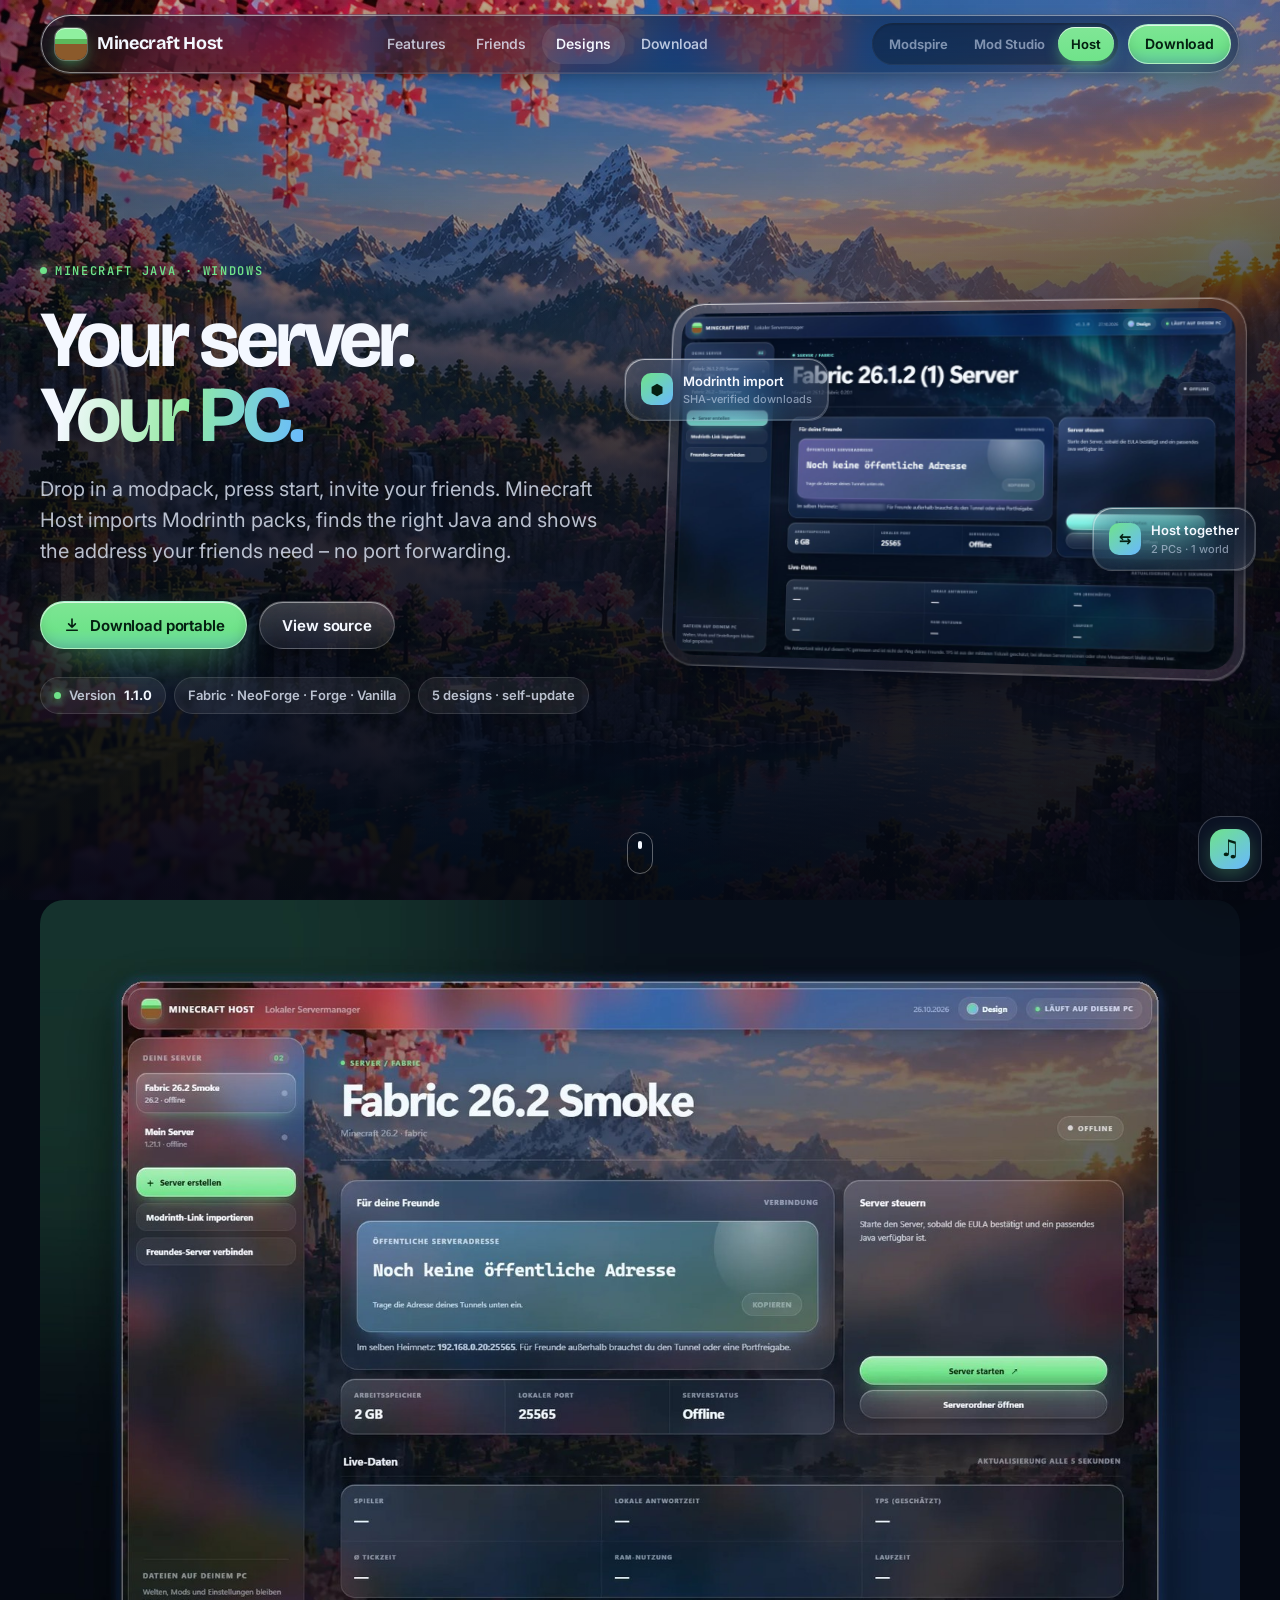
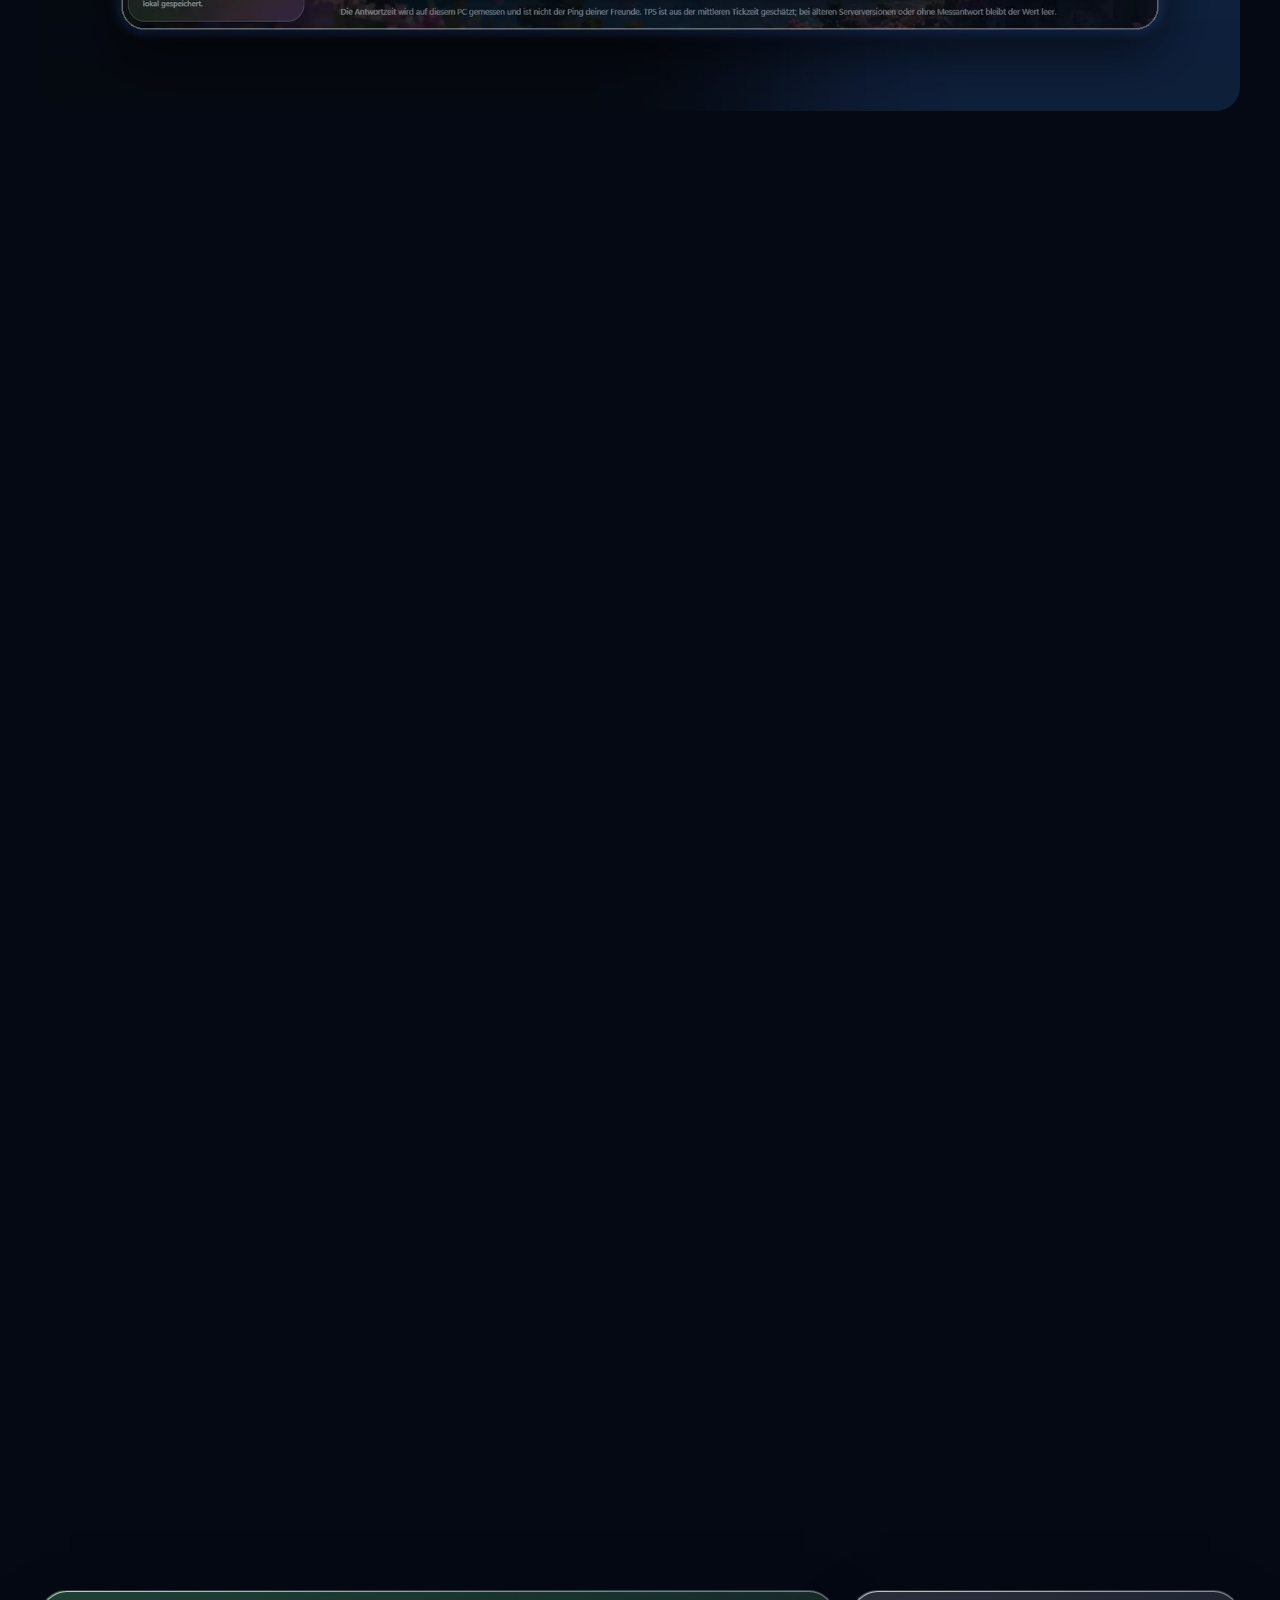
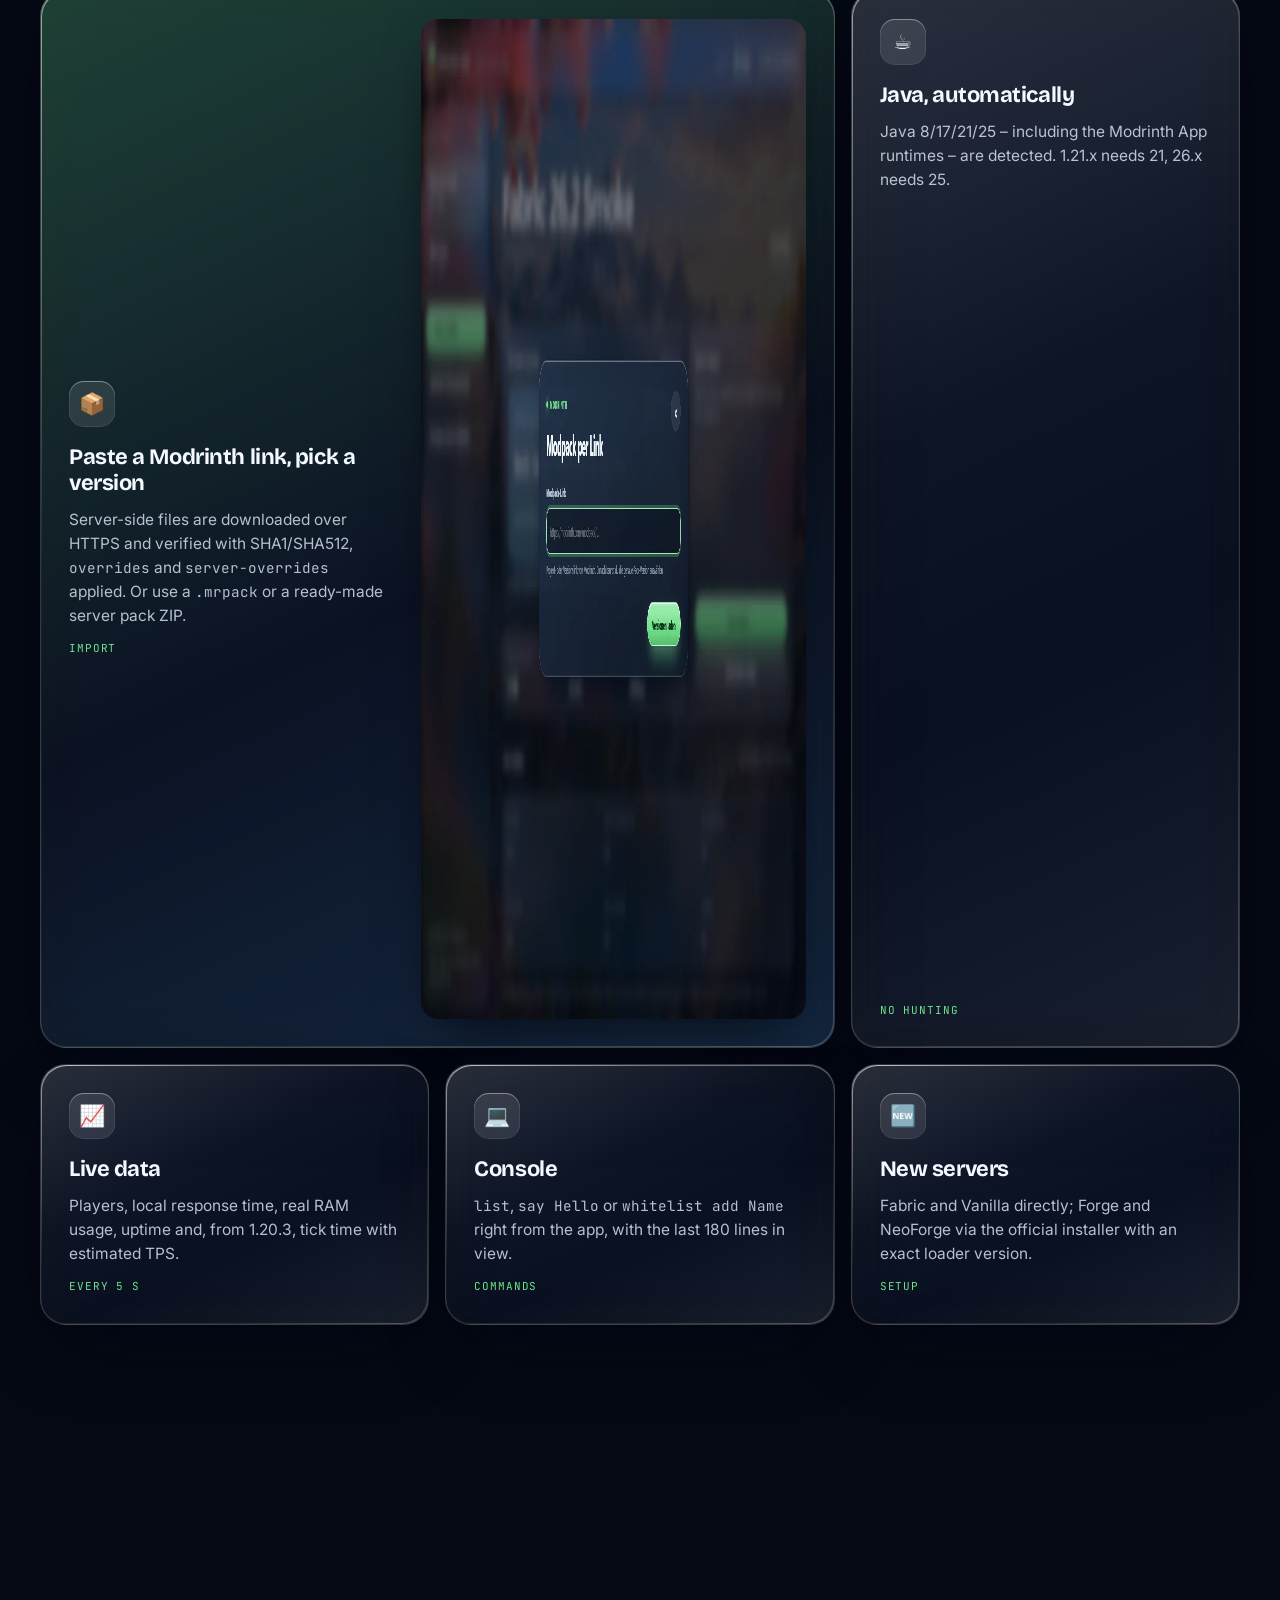
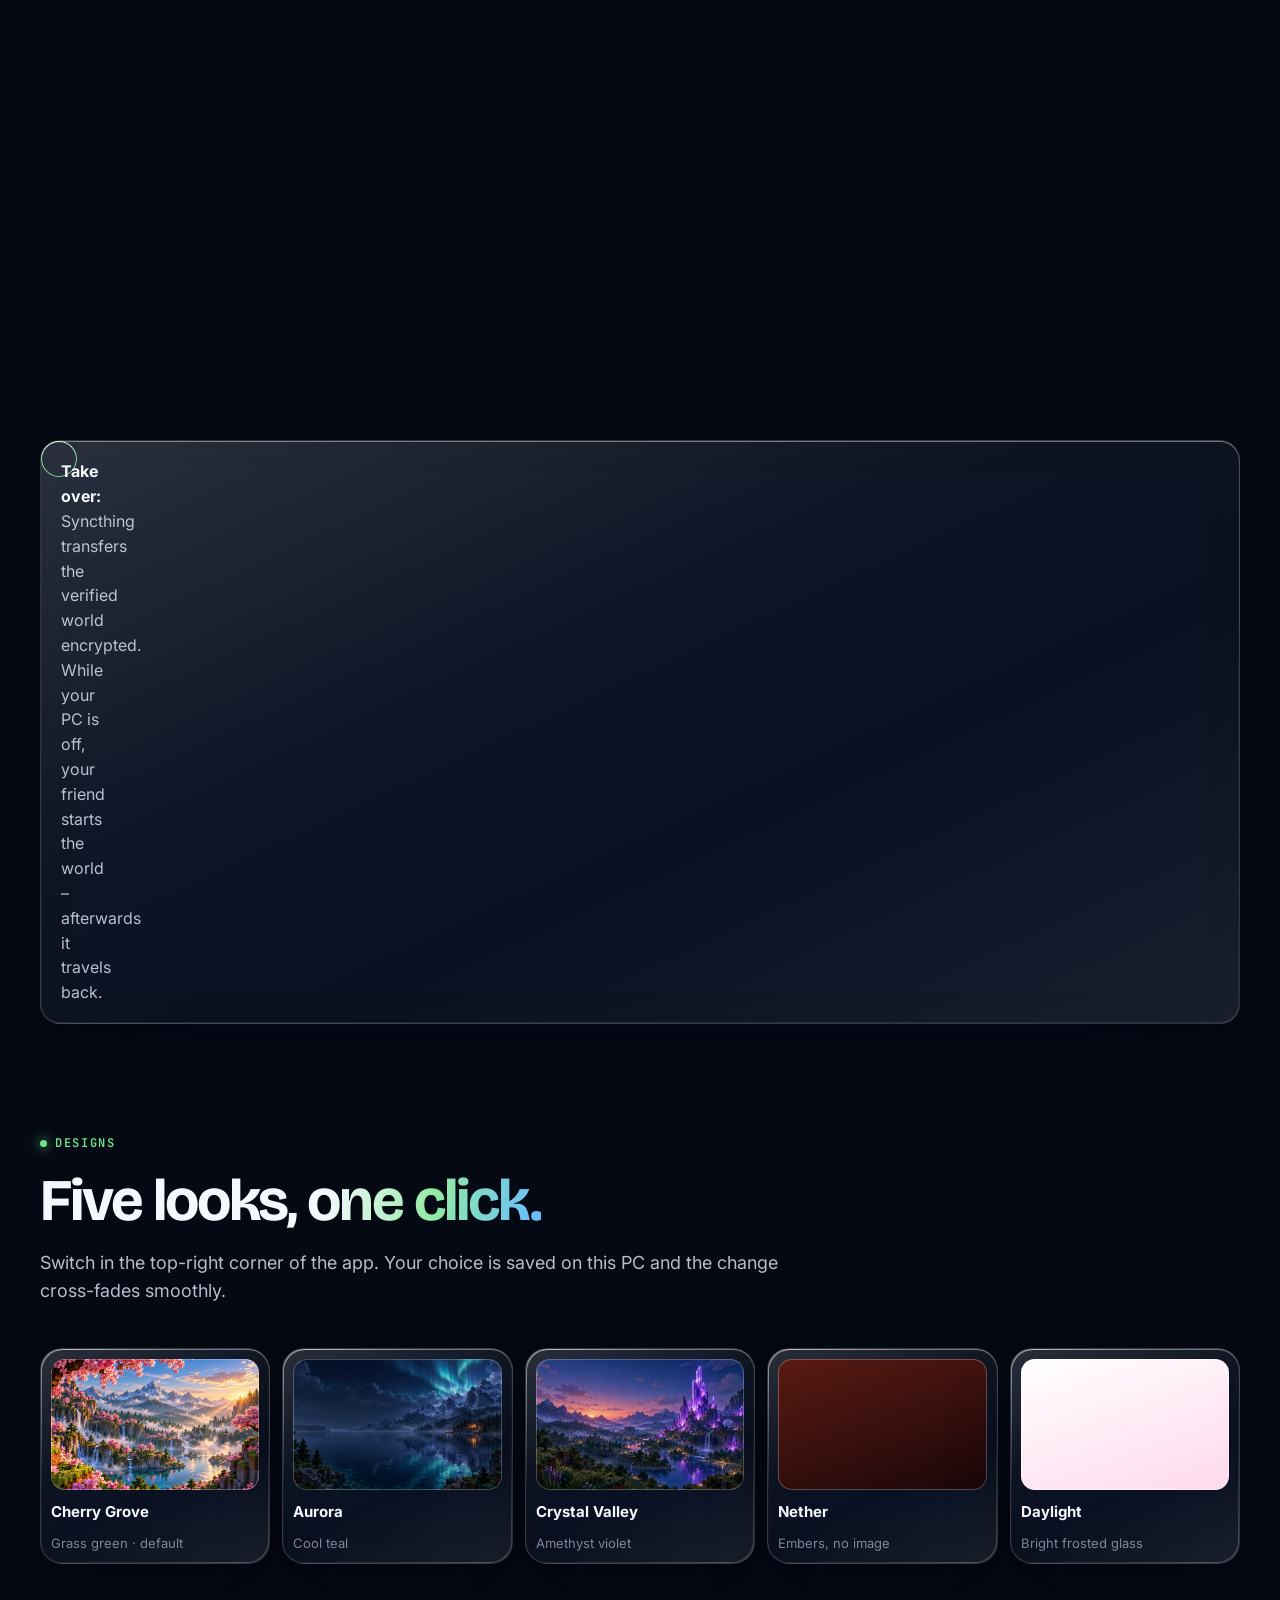
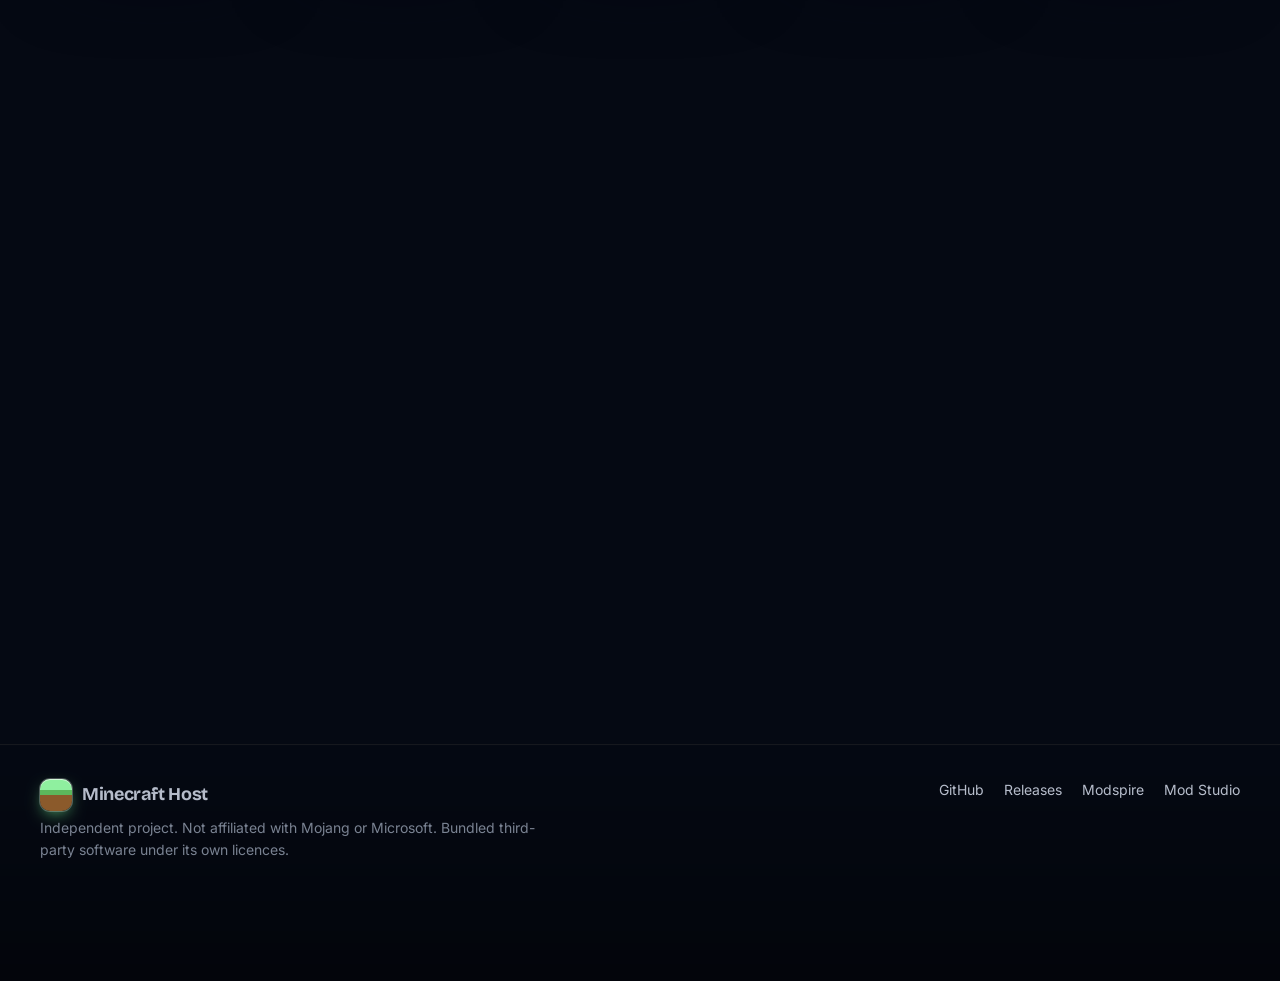
==== docs/index.html @ af0ce88f "Add animated scene and Minecraft playlist to site" ====
<!doctype html>
<html lang="en" class="js-off">
<head>
  <meta charset="utf-8">
  <meta name="viewport" content="width=device-width, initial-scale=1, viewport-fit=cover">
  <meta name="theme-color" content="#08111c">
  <title>Minecraft Host — your server on your PC</title>
  <meta name="description" content="Minecraft Host is a local Minecraft Java server manager for Windows: import Modrinth packs, detect Java automatically, start the server and invite friends via Radmin VPN, playit or Minekube.">
  <link rel="canonical" href="https://lvisxvi.github.io/minecraft-host/">
  <meta property="og:type" content="website">
  <meta property="og:url" content="https://lvisxvi.github.io/minecraft-host/">
  <meta property="og:title" content="Minecraft Host — your server on your PC">
  <meta property="og:description" content="Drop in a modpack, press start, invite friends. Local, no port forwarding.">
  <meta property="og:image" content="https://lvisxvi.github.io/minecraft-host/media/hero-canva.jpg">
  <meta name="twitter:card" content="summary_large_image">
  <link rel="preconnect" href="https://fonts.googleapis.com">
  <link rel="preconnect" href="https://fonts.gstatic.com" crossorigin>
  <link href="https://fonts.googleapis.com/css2?family=Bricolage+Grotesque:opsz,wght@12..96,600;12..96,700;12..96,800&family=Inter:wght@400;500;600;700&family=JetBrains+Mono:wght@500;600&display=swap" rel="stylesheet">
  <link rel="preload" as="image" href="media/bg/cherry-valley-poster.webp">
  <link rel="stylesheet" href="liquid.css">
  <script type="application/ld+json">
    {"@context":"https://schema.org","@type":"SoftwareApplication","name":"Minecraft Host","applicationCategory":"GameApplication","operatingSystem":"Windows 10, Windows 11","url":"https://lvisxvi.github.io/minecraft-host/","downloadUrl":"https://github.com/LvisXVI/minecraft-host/releases/latest","author":{"@type":"Person","name":"LvisXVI"},"offers":{"@type":"Offer","price":"0","priceCurrency":"EUR"}}
  </script>
  <style>
    body { --scene: url("media/bg/cherry-valley-poster.webp"); --scene-filter: saturate(1.12) brightness(.96); --accent: #6fe38a; --accent-2: #69b8ff; --accent-ink: #052012; }
    .block-mark { width: 32px; height: 32px; border-radius: 10px; display: inline-block; background: linear-gradient(180deg, #8ff09f 0 34%, #5cb85c 34% 50%, #8b5a2b 50% 100%); box-shadow: inset 0 1px 0 rgba(255,255,255,.6), 0 0 0 1px rgba(255,255,255,.25), 0 6px 18px -6px var(--accent); }
    .intro-drop .block { width: 64px; height: 64px; border-radius: 18px; background: linear-gradient(180deg, #8ff09f 0 32%, #5cb85c 32% 46%, #8b5a2b 46% 100%); box-shadow: inset 0 2px 0 rgba(255,255,255,.6); animation: dropIcon 1.1s var(--ease-out) .35s both; }
    .f1 { left: -30px; top: 16%; } .f2 { right: -16px; top: 56%; animation-delay: -3s; }
    .designs { display: grid; grid-template-columns: repeat(5, minmax(0, 1fr)); gap: 12px; }
    .design { padding: 10px; border-radius: 22px; display: grid; gap: 10px; }
    .design i { display: block; aspect-ratio: 16 / 10; border-radius: 14px; background-size: cover; background-position: center; box-shadow: inset 0 0 0 1px rgba(255,255,255,.25); }
    .design strong { display: block; font-size: 15px; } .design small { color: var(--ink-3); font-size: 13px; }
    .ways { display: grid; grid-template-columns: repeat(4, minmax(0, 1fr)); gap: 12px; }
    .ways .card { min-height: 0; }
    .steps { counter-reset: s; list-style: none; padding: 0; margin: 0; display: grid; gap: 12px; }
    .steps li { counter-increment: s; display: grid; grid-template-columns: 40px 1fr; gap: 16px; padding: 18px 20px; border-radius: 20px; color: var(--ink-2); }
    .steps li::before { content: counter(s); width: 34px; height: 34px; border-radius: 50%; display: grid; place-items: center; font-weight: 800; color: var(--accent-ink); background: linear-gradient(180deg, #a6f5b3, var(--accent)); box-shadow: inset 0 1px 0 rgba(255,255,255,.7); }
    .steps b { color: var(--ink); }
    @media (max-width: 1080px) { .designs { grid-template-columns: repeat(3, minmax(0, 1fr)); } .ways { grid-template-columns: 1fr 1fr; } }
    @media (max-width: 720px) { .designs { grid-template-columns: 1fr 1fr; } .ways { grid-template-columns: 1fr; } }
  </style>
</head>
<body data-repo="LvisXVI/minecraft-host" data-asset="Portable.*\.zip$">
  <a class="skip" href="#main">Skip to content</a>
  <div class="lg-scene" aria-hidden="true"><video class="lg-scene__video" autoplay muted loop playsinline poster="media/bg/cherry-valley-poster.webp"><source src="media/bg/cherry-valley-loop.mp4" type="video/mp4"></video></div>

  <div id="lg-intro" aria-hidden="true">
    <div class="intro-core">
      <div class="intro-drop"><span class="block"></span></div>
      <div class="intro-word">Minecraft Host</div>
      <div class="intro-line"></div>
      <div class="intro-sub">Server · friends · world</div>
    </div>
  </div>

  <nav class="lg-nav glass" aria-label="Main">
    <a class="brand" href="#top" aria-label="Minecraft Host home"><span class="block-mark" aria-hidden="true"></span><span>Minecraft Host</span></a>
    <div class="nav-links">
      <a href="#features">Features</a><a href="#friends">Friends</a><a href="#designs">Designs</a><a href="#download">Download</a>
    </div>
    <div class="switch" aria-label="Projects">
      <a href="../modspire/">Modspire</a>
      <a href="../minecraft-mod-studio/">Mod Studio</a>
      <a href="./" aria-current="page">Host</a>
    </div>
    <a class="btn primary small nav-cta" href="#download">Download</a>
    <button class="menu-btn" aria-label="Menu" aria-expanded="false"><span></span><span></span><span></span></button>
  </nav>

  <main id="main">
    <header class="hero wrap" id="top">
      <div class="hero-grid">
        <div>
          <span class="eyebrow" data-hero style="--d:0">Minecraft Java · Windows</span>
          <h1 data-hero style="--d:1;margin-top:22px">Your server.<br><span class="grad">Your PC.</span></h1>
          <p class="lead" data-hero style="--d:2">Drop in a modpack, press start, invite your friends. Minecraft Host imports Modrinth packs, finds the right Java and shows the address your friends need – no port forwarding.</p>
          <div class="actions" data-hero style="--d:3">
            <a class="btn primary" href="https://github.com/LvisXVI/minecraft-host/releases/latest" data-release-download>
              <svg viewBox="0 0 24 24" fill="none" stroke="currentColor" stroke-width="2.2" stroke-linecap="round" stroke-linejoin="round" aria-hidden="true"><path d="M12 4v11m0 0 4.5-4.5M12 15l-4.5-4.5M5 19h14"/></svg>
              Download portable
            </a>
            <a class="btn" href="https://github.com/LvisXVI/minecraft-host">View source</a>
          </div>
          <div class="meta" data-hero style="--d:4">
            <span class="chip"><span class="dot"></span>Version <b data-release-version>1.1.0</b></span>
            <span class="chip">Fabric · NeoForge · Forge · Vanilla</span>
            <span class="chip">5 designs · self-update</span>
          </div>
        </div>
        <div class="hero-visual" data-hero style="--d:2">
          <div class="device glass"><img src="media/minecraft-host-overview.jpg" width="1280" height="800" alt="Minecraft Host im Liquid-Glass-Design: Server Fabric 26.1.2 mit Live-Daten"></div>
          <div class="float glass f1"><span class="ico">⬢</span><div>Modrinth import<small>SHA-verified downloads</small></div></div>
          <div class="float glass f2"><span class="ico">⇆</span><div>Host together<small>2 PCs · 1 world</small></div></div>
        </div>
      </div>
      <div class="scroll-cue" aria-hidden="true"></div>
    </header>

    <figure class="wrap" style="margin:0 auto 48px;max-width:1200px">
      <img src="media/hero-real.jpg" width="1620" height="1095" loading="lazy" alt="Minecraft Host server overview: the Fabric 26.2 Smoke server with public address, RAM, port and live data" style="display:block;width:100%;height:auto;border-radius:24px">
    </figure>

    <section class="section wrap" id="demo">
      <div class="section-head" data-reveal>
        <span class="eyebrow">Demo</span>
        <h2>Minecraft Host <span class="grad">in motion.</span></h2>
        <p>Real screens from the Windows app in the Polarlicht glass design.</p>
      </div>
      <figure class="card glass tint" data-reveal style="margin:0;padding:14px">
        <img src="media/minecraft-host-live-demo.webp" width="1280" height="800" loading="lazy" alt="Live demo of Minecraft Host: server overview, design switch and the Create server dialog" style="display:block;width:100%;height:auto;border-radius:18px">
        <figcaption class="muted" style="padding:12px 6px 0">Recorded from the real app: server overview, design switch and the Create server dialog. Addresses are blurred.</figcaption>
      </figure>
    </section>

    <section class="section wrap" id="features">
      <div class="section-head" data-reveal>
        <span class="eyebrow">Features</span>
        <h2>Everything for <span class="grad">game night.</span></h2>
        <p>The dashboard runs in your browser on 127.0.0.1, the server on your PC. No cloud, no subscription. (The app interface is currently German.)</p>
      </div>
      <div class="bento">
        <article class="card glass tint span-4 feature-wide" data-reveal>
          <div><div class="ico">📦</div><h3>Paste a Modrinth link, pick a version</h3><p>Server-side files are downloaded over HTTPS and verified with SHA1/SHA512, <code>overrides</code> and <code>server-overrides</code> applied. Or use a <code>.mrpack</code> or a ready-made server pack ZIP.</p><span class="tag">Import</span></div>
          <img src="media/host-modrinth.webp" width="1600" height="1000" alt="Dialog for importing a Modrinth modpack" loading="lazy">
        </article>
        <article class="card glass span-2" data-reveal style="--d:1"><div class="ico">☕</div><h3>Java, automatically</h3><p>Java 8/17/21/25 – including the Modrinth App runtimes – are detected. 1.21.x needs 21, 26.x needs 25.</p><span class="tag">No hunting</span></article>
        <article class="card glass span-2" data-reveal><div class="ico">📈</div><h3>Live data</h3><p>Players, local response time, real RAM usage, uptime and, from 1.20.3, tick time with estimated TPS.</p><span class="tag">Every 5 s</span></article>
        <article class="card glass span-2" data-reveal style="--d:1"><div class="ico">💻</div><h3>Console</h3><p><code>list</code>, <code>say Hello</code> or <code>whitelist add Name</code> right from the app, with the last 180 lines in view.</p><span class="tag">Commands</span></article>
        <article class="card glass span-2" data-reveal style="--d:2"><div class="ico">🆕</div><h3>New servers</h3><p>Fabric and Vanilla directly; Forge and NeoForge via the official installer with an exact loader version.</p><span class="tag">Setup</span></article>
      </div>
    </section>

    <section class="section wrap" id="friends">
      <div class="section-head" data-reveal>
        <span class="eyebrow">Invite friends</span>
        <h2>Four ways, <span class="grad">none of them complicated.</span></h2>
      </div>
      <div class="ways">
        <article class="card glass tint" data-reveal><div class="ico">🛡️</div><h3>Radmin VPN</h3><p>Recommended and free. The app shows your VPN address and checks Windows Firewall.</p></article>
        <article class="card glass" data-reveal style="--d:1"><div class="ico">🏠</div><h3>Same Wi-Fi</h3><p>The LAN address appears in the overview automatically.</p></article>
        <article class="card glass" data-reveal style="--d:2"><div class="ico">🚇</div><h3>playit-Tunnel</h3><p>Signed agent bundled, started from the app, Minecraft Java tunnel to your port.</p></article>
        <article class="card glass" data-reveal style="--d:3"><div class="ico">⚡</div><h3>Minekube Connect</h3><p>Optional for Fabric: Gate proxy and address are set up for free.</p></article>
      </div>
      <div class="video-shell glass" style="margin-top:16px" data-reveal><img src="media/host-connect.webp" width="1600" height="1000" alt="Radmin address, firewall check and shared hosting" loading="lazy" style="border-radius:24px"></div>
      <ol class="steps" style="margin-top:16px">
        <li class="glass" data-reveal><span><b>Host together:</b> on the main PC, click "invite friend" and send the code.</span></li>
        <li class="glass" data-reveal><span><b>Connect:</b> your friend pastes the code and sends back their device ID.</span></li>
        <li class="glass" data-reveal><span><b>Take over:</b> Syncthing transfers the verified world encrypted. While your PC is off, your friend starts the world – afterwards it travels back.</span></li>
      </ol>
    </section>

    <section class="section wrap" id="designs">
      <div class="section-head" data-reveal>
        <span class="eyebrow">Designs</span>
        <h2>Five looks, <span class="grad">one click.</span></h2>
        <p>Switch in the top-right corner of the app. Your choice is saved on this PC and the change cross-fades smoothly.</p>
      </div>
      <div class="designs">
        <div class="design glass" data-reveal><i style="background-image:url(media/bg/cherry-valley-poster.webp)"></i><strong>Cherry Grove</strong><small>Grass green · default</small></div>
        <div class="design glass" data-reveal style="--d:1"><i style="background-image:url(media/scene-aurora.webp)"></i><strong>Aurora</strong><small>Cool teal</small></div>
        <div class="design glass" data-reveal style="--d:2"><i style="background-image:url(media/scene-crystal.webp)"></i><strong>Crystal Valley</strong><small>Amethyst violet</small></div>
        <div class="design glass" data-reveal style="--d:3"><i style="background-image:linear-gradient(160deg,#5a1a12,#1a0609)"></i><strong>Nether</strong><small>Embers, no image</small></div>
        <div class="design glass" data-reveal style="--d:4"><i style="background-image:linear-gradient(160deg,#ffffff,#ffd9ec)"></i><strong>Daylight</strong><small>Bright frosted glass</small></div>
      </div>
    </section>

    <section class="section wrap" id="download">
      <div class="section-head" data-reveal>
        <span class="eyebrow">Download</span>
        <h2>Unzip. <span class="grad">Start.</span></h2>
      </div>
      <div class="download">
        <div class="dl-main glass tint" data-reveal>
          <div>
            <h3 style="font-size:30px">Minecraft Host <span data-release-version>1.1.0</span></h3>
            <p class="muted" style="margin:8px 0 0">Portable ZIP with <code>MinecraftHost.exe</code> plus the playit agent, Gate and Syncthing. No Python needed, and from 1.1.0 it updates itself in one click. The Minecraft server needs a matching Java.</p>
          </div>
          <div class="spec">
            <div><small>File</small><strong data-release-name>MinecraftHost-Portable-Windows.zip</strong></div>
            <div><small>Size</small><strong data-release-size>≈ 38 MB</strong></div>
            <div><small>Released</small><strong data-release-date>Oct 2026</strong></div>
          </div>
          <div class="actions">
            <a class="btn primary" href="https://github.com/LvisXVI/minecraft-host/releases/latest" data-release-download>Download portable</a>
            <a class="btn" href="https://github.com/LvisXVI/minecraft-host/releases">All releases</a>
          </div>
        </div>
        <div class="dl-side">
          <div class="card glass" data-reveal style="--d:1">
            <h3>From source</h3>
            <p>Python 3.11+, standard library only.</p>
            <pre>python app.py
pyinstaller MinecraftHost.spec</pre>
          </div>
          <div class="note glass" data-reveal style="--d:2"><b>Safely local:</b> the dashboard binds to 127.0.0.1 only and blocks other websites. Without Minekube the server runs with <code>online-mode=true</code>. Read and accept the <a href="https://www.minecraft.net/eula">Minecraft EULA</a> before the first start.</div>
        </div>
      </div>
    </section>
  </main>

  <footer class="footer">
    <div class="wrap">
      <div>
        <a class="brand" href="#top"><span class="block-mark" aria-hidden="true"></span><span>Minecraft Host</span></a>
        <p>Independent project. Not affiliated with Mojang or Microsoft. Bundled third-party software under its own licences.</p>
      </div>
      <nav aria-label="Footer">
        <a href="https://github.com/LvisXVI/minecraft-host">GitHub</a>
        <a href="https://github.com/LvisXVI/minecraft-host/releases">Releases</a>
        <a href="../modspire/">Modspire</a>
        <a href="../minecraft-mod-studio/">Mod Studio</a>
      </nav>
    </div>
  </footer>
  <script src="music-player.js" defer></script>
  <script src="liquid.js" defer></script>
</body>
</html>
---- docs/liquid.css ----
/* Liquid Glass — shared design language for the LvisXVI project pages
   (Modspire · Mod Studio · Minecraft Host). Each page sets its own
   --accent / --accent-2 / --scene on <body>. */

@view-transition { navigation: auto; }

:root {
  color-scheme: dark;
  --ink: #f4f8ff;
  --ink-2: rgba(232, 240, 255, .78);
  --ink-3: rgba(214, 226, 248, .56);
  --line: rgba(255, 255, 255, .16);
  --line-soft: rgba(255, 255, 255, .08);
  --glass: rgba(255, 255, 255, .075);
  --glass-hi: rgba(255, 255, 255, .16);
  --shadow: 0 30px 80px -30px rgba(2, 6, 20, .85), 0 8px 24px -12px rgba(2, 6, 20, .6);
  --accent: #7ff0e4;
  --accent-2: #a98bff;
  --accent-ink: #04121a;
  --radius-xl: 34px;
  --radius-lg: 26px;
  --radius-md: 18px;
  --max: 1200px;
  --ease-out: cubic-bezier(.16, 1, .3, 1);
  --ease-spring: cubic-bezier(.34, 1.56, .64, 1);
  --font-display: "Bricolage Grotesque", "Inter", "Segoe UI", system-ui, sans-serif;
  --font-body: "Inter", "Segoe UI", system-ui, -apple-system, sans-serif;
  --font-mono: "JetBrains Mono", ui-monospace, Consolas, monospace;
}

* { box-sizing: border-box; }
html { scroll-behavior: smooth; scroll-padding-top: 110px; -webkit-text-size-adjust: 100%; }
body {
  margin: 0;
  min-width: 320px;
  font-family: var(--font-body);
  color: var(--ink);
  background: #050913;
  line-height: 1.55;
  -webkit-font-smoothing: antialiased;
  overflow-x: clip;
}
img, video { max-width: 100%; display: block; }
a { color: inherit; }
button { font: inherit; color: inherit; }
:focus-visible { outline: 2px solid var(--accent); outline-offset: 3px; border-radius: 12px; }
.sr-only { position: absolute; width: 1px; height: 1px; overflow: hidden; clip: rect(0 0 0 0); white-space: nowrap; }
.skip { position: fixed; left: 16px; top: -60px; z-index: 100; padding: 10px 16px; border-radius: 999px; background: var(--accent); color: var(--accent-ink); font-weight: 700; text-decoration: none; transition: top .2s; }
.skip:focus { top: 16px; }

/* ---------- Scene: the world behind the glass ---------- */
.lg-scene { position: fixed; inset: 0; z-index: -2; overflow: hidden; pointer-events: none; }
.lg-scene__video {
  position: absolute; inset: 0; width: 100%; height: 100%;
  object-fit: cover; object-position: center 30%;
  filter: var(--scene-filter, saturate(1.08));
}
.lg-scene::after {
  content: ""; position: absolute; inset: 0;
  background:
    radial-gradient(120% 80% at 50% 0%, transparent 0 30%, rgba(4, 8, 20, .55) 70%),
    linear-gradient(180deg, rgba(5, 9, 19, .25) 0%, rgba(5, 9, 19, .55) 45%, rgba(5, 9, 19, .9) 100%);
}


/* ---------- Minecraft music playlist ---------- */
.music-player {
  position: fixed; right: 18px; bottom: max(18px, env(safe-area-inset-bottom)); z-index: 70;
  width: 64px; overflow: hidden; transition: width .25s ease;
  border: 1px solid rgba(255,255,255,.2); border-radius: 22px;
  background: rgba(13, 20, 37, .88); box-shadow: 0 18px 54px rgba(0,0,0,.38);
  -webkit-backdrop-filter: blur(22px) saturate(155%); backdrop-filter: blur(22px) saturate(155%);
}
.music-player__toggle {
  display: flex; width: 100%; min-height: 64px; align-items: center; justify-content: center; gap: 12px;
  padding: 10px; border: 0; background: transparent; text-align: left; cursor: pointer;
}
.music-player__toggle:hover, .music-player__toggle[aria-expanded="true"] { background: rgba(255,255,255,.08); }
.music-player.is-open { width: min(360px, calc(100vw - 36px)); }
.music-player.is-open .music-player__toggle { justify-content: flex-start; padding: 10px 14px; }
.music-player:not(.is-open) .music-player__label, .music-player:not(.is-open) .music-player__chevron { display: none; }
.music-player:not(.is-open) .music-player__label, .music-player:not(.is-open) .music-player__chevron { display: none; }
.music-player__icon {
  display: grid; width: 40px; height: 40px; flex: none; place-items: center;
  border-radius: 14px; color: var(--accent-ink); background: linear-gradient(145deg,var(--accent),var(--accent-2));
  font-size: 23px; font-weight: 800; box-shadow: 0 6px 18px color-mix(in srgb,var(--accent) 28%,transparent);
}
.music-player__label { display: grid; gap: 1px; }
.music-player__label strong { font-size: 14px; }
.music-player__label small { color: var(--ink-3); font-size: 12px; }
.music-player__chevron { margin-left: auto; color: var(--ink-2); font-size: 18px; transition: transform .2s ease; }
.music-player__toggle[aria-expanded="true"] .music-player__chevron { transform: rotate(180deg); }
.music-player__panel { padding: 0 10px 10px; }
.music-player__panel iframe { display: block; width: 100%; height: 352px; border: 0; border-radius: 14px; }
.music-player__meta { display: flex; justify-content: space-between; align-items: center; gap: 8px; padding: 9px 2px 0; color: var(--ink-3); font-size: 11px; }
.music-player__meta a { color: var(--accent); white-space: nowrap; text-decoration: none; }
.music-player__meta a:hover { text-decoration: underline; }
@media (max-width: 480px) {
  .music-player { right: 12px; bottom: max(12px, env(safe-area-inset-bottom)); width: 64px; }
  .music-player.is-open { width: min(340px, calc(100vw - 24px)); }
}

/* ---------- Glass material ---------- */
.glass {
  position: relative;
  isolation: isolate;
  background:
    linear-gradient(155deg, rgba(255, 255, 255, .16) 0%, rgba(255, 255, 255, .05) 38%, rgba(255, 255, 255, .03) 62%, rgba(255, 255, 255, .09) 100%);
  -webkit-backdrop-filter: blur(22px) saturate(175%);
  backdrop-filter: blur(22px) saturate(175%);
  border: 1px solid rgba(255, 255, 255, .14);
  border-radius: var(--radius-lg);
  box-shadow:
    inset 0 1px 0 rgba(255, 255, 255, .38),
    inset 0 -1px 0 rgba(255, 255, 255, .06),
    inset 0 0 0 .5px rgba(255, 255, 255, .06),
    var(--shadow);
}
/* specular rim: brighter on the top-left edge like light hitting a lens */
.glass::before {
  content: ""; position: absolute; inset: 0; border-radius: inherit; padding: 1px; pointer-events: none; z-index: -1;
  background: linear-gradient(135deg, rgba(255, 255, 255, .55), rgba(255, 255, 255, 0) 32%, rgba(255, 255, 255, 0) 70%, rgba(255, 255, 255, .22));
  -webkit-mask: linear-gradient(#000 0 0) content-box, linear-gradient(#000 0 0);
  -webkit-mask-composite: xor; mask-composite: exclude;
}
/* pointer-following light (position set by liquid.js) */
.glass::after {
  content: ""; position: absolute; inset: 0; border-radius: inherit; pointer-events: none; z-index: -1;
  background: radial-gradient(420px circle at var(--mx, 50%) var(--my, -20%), rgba(255, 255, 255, .13), transparent 60%);
  opacity: var(--glow, 0); transition: opacity .4s;
}
.glass:hover { --glow: 1; }
.glass.tint { background: linear-gradient(155deg, color-mix(in oklab, var(--accent) 26%, transparent), rgba(255, 255, 255, .04) 55%, color-mix(in oklab, var(--accent-2) 18%, transparent)); }

/* ---------- Buttons ---------- */
.btn {
  --b: rgba(255, 255, 255, .1);
  position: relative; display: inline-flex; align-items: center; justify-content: center; gap: .6em;
  min-height: 48px; padding: 0 22px; border-radius: 999px; border: 1px solid rgba(255, 255, 255, .18);
  background: linear-gradient(180deg, rgba(255, 255, 255, .2), rgba(255, 255, 255, .06));
  -webkit-backdrop-filter: blur(16px) saturate(170%); backdrop-filter: blur(16px) saturate(170%);
  box-shadow: inset 0 1px 0 rgba(255, 255, 255, .45), 0 10px 30px -12px rgba(0, 0, 0, .7);
  color: var(--ink); font-weight: 650; font-size: 15px; letter-spacing: -.01em; text-decoration: none; cursor: pointer;
  transition: transform .5s var(--ease-spring), box-shadow .3s, background .3s;
}
.btn:hover { transform: translateY(-2px) scale(1.03); box-shadow: inset 0 1px 0 rgba(255, 255, 255, .55), 0 16px 40px -14px rgba(0, 0, 0, .75); }
.btn:active { transform: scale(.96); transition-duration: .12s; }
.btn.primary {
  color: var(--accent-ink); border-color: rgba(255, 255, 255, .4);
  background: linear-gradient(180deg, color-mix(in oklab, var(--accent) 92%, white), var(--accent) 60%, color-mix(in oklab, var(--accent) 78%, var(--accent-2)));
  box-shadow: inset 0 1px 0 rgba(255, 255, 255, .75), inset 0 -8px 16px -8px rgba(0, 0, 0, .25), 0 14px 40px -12px color-mix(in oklab, var(--accent) 70%, transparent);
}
.btn.primary:hover { box-shadow: inset 0 1px 0 rgba(255, 255, 255, .8), inset 0 -8px 16px -8px rgba(0, 0, 0, .25), 0 20px 50px -12px color-mix(in oklab, var(--accent) 85%, transparent); }
.btn.small { min-height: 40px; padding: 0 16px; font-size: 14px; }
.btn svg { width: 18px; height: 18px; flex: none; }

/* ---------- Navigation ---------- */
.lg-nav {
  view-transition-name: lg-nav;
  position: fixed; z-index: 50; top: 14px; left: 50%; transform: translateX(-50%);
  width: min(var(--max), calc(100% - 24px));
  display: flex; align-items: center; gap: 10px; padding: 8px 8px 8px 14px; border-radius: 999px;
}
.lg-nav.glass { background: linear-gradient(180deg, rgba(20, 28, 48, .55), rgba(12, 18, 34, .42)); }
.brand { display: flex; align-items: center; gap: 10px; text-decoration: none; font-family: var(--font-display); font-weight: 700; font-size: 18px; letter-spacing: -.02em; white-space: nowrap; }
.brand img, .brand .mark { width: 32px; height: 32px; border-radius: 10px; box-shadow: 0 0 0 1px rgba(255, 255, 255, .2), 0 6px 18px -6px var(--accent); }
.brand .mark { display: grid; place-items: center; background: linear-gradient(140deg, var(--accent), var(--accent-2)); color: var(--accent-ink); font-size: 16px; }
.nav-links { display: flex; gap: 2px; margin: 0 auto; }
.nav-links a { padding: 9px 14px; border-radius: 999px; color: var(--ink-2); text-decoration: none; font-size: 14px; font-weight: 550; transition: background .25s, color .25s; }
.nav-links a:hover, .nav-links a[aria-current="true"] { color: var(--ink); background: rgba(255, 255, 255, .09); }

/* product switcher: segmented liquid control shared by all three sites */
.switch { position: relative; display: flex; padding: 4px; border-radius: 999px; background: rgba(0, 0, 0, .28); box-shadow: inset 0 1px 2px rgba(0, 0, 0, .4), inset 0 0 0 1px rgba(255, 255, 255, .06); }
.switch a { position: relative; z-index: 1; padding: 7px 13px; border-radius: 999px; font-size: 13px; font-weight: 650; color: var(--ink-3); text-decoration: none; white-space: nowrap; transition: color .3s; }
.switch a:hover { color: var(--ink); }
.switch a[aria-current="page"] {
  view-transition-name: switch-pill;
  color: var(--accent-ink);
  background: linear-gradient(180deg, color-mix(in oklab, var(--accent) 90%, white), var(--accent));
  box-shadow: inset 0 1px 0 rgba(255, 255, 255, .7), 0 6px 18px -6px var(--accent);
}
.nav-cta { flex: none; }
.menu-btn { display: none; width: 44px; height: 44px; border-radius: 50%; border: 0; background: rgba(255, 255, 255, .08); cursor: pointer; }
.menu-btn span { display: block; width: 18px; height: 2px; margin: 4px auto; border-radius: 2px; background: var(--ink); transition: transform .35s var(--ease-out), opacity .2s; }
.lg-nav.open .menu-btn span:nth-child(1) { transform: translateY(6px) rotate(45deg); }
.lg-nav.open .menu-btn span:nth-child(2) { opacity: 0; }
.lg-nav.open .menu-btn span:nth-child(3) { transform: translateY(-6px) rotate(-45deg); }

/* ---------- Layout ---------- */
.wrap { width: min(var(--max), calc(100% - 32px)); margin-inline: auto; }
main { display: block; }
.section { padding: 110px 0 0; }
.eyebrow { display: inline-flex; align-items: center; gap: 8px; font-family: var(--font-mono); font-size: 12px; font-weight: 600; letter-spacing: .14em; text-transform: uppercase; color: var(--accent); }
.eyebrow::before { content: ""; width: 7px; height: 7px; border-radius: 50%; background: var(--accent); box-shadow: 0 0 12px var(--accent); }
h1, h2, h3 { font-family: var(--font-display); letter-spacing: -.035em; line-height: 1.02; margin: 0; font-weight: 700; }
h1 { font-size: clamp(44px, 6.2vw, 90px); letter-spacing: -.05em; line-height: .94; }
h2 { font-size: clamp(34px, 4.6vw, 62px); }
h3 { font-size: 22px; letter-spacing: -.02em; line-height: 1.15; }
.grad { background: linear-gradient(100deg, var(--ink) 10%, color-mix(in oklab, var(--accent) 80%, white) 55%, var(--accent-2) 100%); -webkit-background-clip: text; background-clip: text; color: transparent; }
.lead { font-size: clamp(17px, 1.6vw, 20px); color: var(--ink-2); max-width: 620px; margin: 22px 0 0; }
.muted { color: var(--ink-3); }
.section-head { display: grid; gap: 18px; max-width: 760px; margin-bottom: 44px; }
.section-head p { color: var(--ink-2); font-size: 18px; margin: 0; }
.chip { display: inline-flex; align-items: center; gap: 8px; padding: 7px 13px; border-radius: 999px; font-size: 13px; font-weight: 600; color: var(--ink-2); background: rgba(255, 255, 255, .07); border: 1px solid rgba(255, 255, 255, .12); white-space: nowrap; }
.chip b { color: var(--ink); font-weight: 700; }
.chip .dot { width: 7px; height: 7px; border-radius: 50%; background: var(--accent); box-shadow: 0 0 10px var(--accent); }

/* ---------- Hero ---------- */
.hero { min-height: 100svh; display: grid; align-items: center; padding: 140px 0 70px; }
.hero-grid { display: grid; grid-template-columns: minmax(0, 1fr) minmax(0, 1.05fr); gap: 56px; align-items: center; }
.hero .actions { display: flex; flex-wrap: wrap; gap: 12px; margin-top: 34px; }
.hero .meta { display: flex; flex-wrap: wrap; gap: 8px; margin-top: 28px; }
.hero-visual { position: relative; perspective: 1400px; }
.device { padding: 10px; border-radius: var(--radius-xl); transform: rotateY(-9deg) rotateX(4deg) rotateZ(.5deg); transform-style: preserve-3d; transition: transform 1.2s var(--ease-out); }
.hero-visual:hover .device { transform: rotateY(-3deg) rotateX(2deg); }
.device img { border-radius: calc(var(--radius-xl) - 10px); width: 100%; height: auto; }
.float { position: absolute; padding: 12px 16px; border-radius: 20px; font-size: 13px; font-weight: 600; display: flex; align-items: center; gap: 10px; animation: bob 7s ease-in-out infinite; white-space: nowrap; }
.float small { display: block; font-size: 11px; font-weight: 500; color: var(--ink-3); }
.float .ico { width: 32px; height: 32px; border-radius: 10px; display: grid; place-items: center; background: linear-gradient(140deg, var(--accent), var(--accent-2)); color: var(--accent-ink); font-size: 15px; flex: none; }
@keyframes bob { 50% { transform: translateY(-10px); } }
.scroll-cue { position: absolute; left: 50%; bottom: 26px; transform: translateX(-50%); width: 26px; height: 42px; border-radius: 20px; border: 1.5px solid rgba(255, 255, 255, .35); }
.scroll-cue::after { content: ""; position: absolute; left: 50%; top: 8px; width: 4px; height: 8px; margin-left: -2px; border-radius: 4px; background: var(--ink); animation: cue 2s var(--ease-out) infinite; }
@keyframes cue { 0% { opacity: 0; transform: translateY(0); } 30% { opacity: 1; } 100% { opacity: 0; transform: translateY(14px); } }

/* ---------- Bento / cards ---------- */
.bento { display: grid; grid-template-columns: repeat(6, minmax(0, 1fr)); gap: 16px; }
.card { padding: 28px; border-radius: var(--radius-lg); display: flex; flex-direction: column; gap: 12px; min-height: 220px; transition: transform .7s var(--ease-spring); }
.card:hover { transform: translateY(-4px); }
.card p { margin: 0; color: var(--ink-2); font-size: 15.5px; }
.card .ico { width: 46px; height: 46px; border-radius: 15px; display: grid; place-items: center; font-size: 21px; background: rgba(255, 255, 255, .1); box-shadow: inset 0 1px 0 rgba(255, 255, 255, .35), inset 0 0 0 1px rgba(255, 255, 255, .08); margin-bottom: 6px; }
.card .tag { align-self: flex-start; margin-top: auto; font-family: var(--font-mono); font-size: 11px; letter-spacing: .08em; text-transform: uppercase; color: var(--accent); }
.span-2 { grid-column: span 2; } .span-3 { grid-column: span 3; } .span-4 { grid-column: span 4; } .span-6 { grid-column: span 6; }
.card.feature-wide { flex-direction: row; align-items: center; gap: 32px; }
.card.feature-wide > div { flex: 1; display: grid; gap: 12px; }
.card.feature-wide img { flex: 1.2; min-width: 0; border-radius: 18px; box-shadow: 0 20px 50px -20px rgba(0, 0, 0, .8); }

/* ---------- Showcase tabs ---------- */
.showcase { display: grid; grid-template-columns: 320px minmax(0, 1fr); gap: 18px; padding: 14px; border-radius: var(--radius-xl); }
.tabs { display: grid; gap: 6px; align-content: start; }
.tab { text-align: left; padding: 16px 18px; border-radius: 20px; border: 1px solid transparent; background: transparent; cursor: pointer; transition: background .35s, border-color .35s; }
.tab strong { display: flex; align-items: center; gap: 10px; font-size: 16px; }
.tab span { display: block; margin-top: 4px; font-size: 14px; color: var(--ink-3); max-height: 0; overflow: hidden; opacity: 0; transition: max-height .5s var(--ease-out), opacity .4s; }
.tab:hover { background: rgba(255, 255, 255, .05); }
.tab[aria-selected="true"] { background: rgba(255, 255, 255, .1); border-color: rgba(255, 255, 255, .14); box-shadow: inset 0 1px 0 rgba(255, 255, 255, .25); }
.tab[aria-selected="true"] span { max-height: 140px; opacity: 1; }
.tab .bar { display: block; height: 2px; margin-top: 12px; border-radius: 2px; background: rgba(255, 255, 255, .1); overflow: hidden; opacity: 0; }
.tab[aria-selected="true"] .bar { opacity: 1; }
.tab .bar::after { content: ""; display: block; height: 100%; width: 0; background: var(--accent); }
.showcase.autoplay .tab[aria-selected="true"] .bar::after { animation: fill 7s linear forwards; }
@keyframes fill { to { width: 100%; } }
.stage { position: relative; border-radius: 24px; overflow: hidden; background: rgba(0, 0, 0, .3); aspect-ratio: 16 / 11; }
.stage img { position: absolute; inset: 0; width: 100%; height: 100%; object-fit: cover; object-position: top left; view-transition-name: stage-shot; }
.stage img.swap-in { animation: swapIn .7s var(--ease-out); }
@keyframes swapIn { from { opacity: 0; transform: scale(1.04); filter: blur(12px); } }
html.vt-local::view-transition-old(root), html.vt-local::view-transition-new(root) { animation: none; }
::view-transition-old(stage-shot) { animation: .35s ease both vtOut; }
::view-transition-new(stage-shot) { animation: .6s var(--ease-out) both vtIn; }
@keyframes vtOut { to { opacity: 0; filter: blur(10px); transform: scale(.98); } }
@keyframes vtIn { from { opacity: 0; filter: blur(12px); transform: scale(1.04); } }

/* ---------- Lists, steps, video, download ---------- */
.checklist { display: grid; grid-template-columns: repeat(2, minmax(0, 1fr)); gap: 12px; list-style: none; margin: 0; padding: 0; }
.checklist li { display: flex; gap: 14px; padding: 18px 20px; border-radius: 20px; color: var(--ink-2); font-size: 15px; }
.checklist li b { color: var(--ink); }
.checklist .em { flex: none; font-size: 20px; line-height: 1.2; }
.video-shell { padding: 10px; border-radius: var(--radius-xl); }
.video-shell video { width: 100%; border-radius: 24px; aspect-ratio: 16 / 9; background: #000; }
.download { display: grid; grid-template-columns: 1.3fr 1fr; gap: 16px; }
.dl-main { padding: 40px; border-radius: var(--radius-xl); display: grid; gap: 20px; align-content: start; }
.dl-main .actions { display: flex; flex-wrap: wrap; gap: 12px; }
.spec { display: grid; grid-template-columns: repeat(3, minmax(0, 1fr)); gap: 10px; }
.spec div { padding: 14px 16px; border-radius: 16px; background: rgba(0, 0, 0, .22); box-shadow: inset 0 0 0 1px rgba(255, 255, 255, .06); }
.spec small { display: block; font-family: var(--font-mono); font-size: 10.5px; letter-spacing: .1em; text-transform: uppercase; color: var(--ink-3); }
.spec strong { display: block; margin-top: 4px; font-size: 16px; overflow-wrap: anywhere; }
.dl-side { display: grid; gap: 16px; }
.dl-side .card { min-height: 0; }
code, .mono { font-family: var(--font-mono); font-size: .92em; }
pre { margin: 0; padding: 18px 20px; border-radius: 18px; background: rgba(0, 0, 0, .35); box-shadow: inset 0 0 0 1px rgba(255, 255, 255, .07); overflow: auto; font: 13px/1.7 var(--font-mono); color: #d8e6ff; }
.links { display: grid; grid-template-columns: repeat(3, minmax(0, 1fr)); gap: 12px; }
.links a { display: flex; align-items: center; justify-content: space-between; gap: 12px; padding: 20px 22px; border-radius: 22px; text-decoration: none; font-weight: 650; transition: transform .6s var(--ease-spring); }
.links a small { display: block; font-weight: 500; color: var(--ink-3); font-size: 13.5px; margin-top: 3px; }
.links a:hover { transform: translateY(-3px); }
.links a .arr { transition: transform .4s var(--ease-out); }
.links a:hover .arr { transform: translateX(4px); }
.note { padding: 18px 22px; border-radius: 20px; font-size: 14px; color: var(--ink-2); }
.note b { color: var(--ink); }

/* ---------- Footer ---------- */
.footer { margin-top: 120px; padding: 34px 0 120px; border-top: 1px solid var(--line-soft); background: linear-gradient(180deg, transparent, rgba(0, 0, 0, .4)); }
.footer .wrap { display: flex; flex-wrap: wrap; gap: 18px 32px; justify-content: space-between; align-items: flex-start; font-size: 14px; color: var(--ink-3); }
.footer nav { display: flex; flex-wrap: wrap; gap: 6px 20px; }
.footer a { text-decoration: none; color: var(--ink-2); }
.footer a:hover { color: var(--ink); }
.footer p { margin: 6px 0 0; max-width: 520px; }

/* ---------- Motion: reveal on scroll ---------- */
[data-reveal] { opacity: 0; transform: translate3d(0, 34px, 0) scale(.985); filter: blur(10px); transition: opacity .9s var(--ease-out), transform 1.1s var(--ease-out), filter .9s var(--ease-out); transition-delay: calc(var(--d, 0) * 90ms); }
[data-reveal].is-in { opacity: 1; transform: none; filter: none; }
.js-off [data-reveal], .js-off .hero [data-hero] { opacity: 1; transform: none; filter: none; }

/* hero entrance after the launch animation */
.hero [data-hero] { opacity: 0; transform: translate3d(0, 28px, 0); filter: blur(12px); }
.ready .hero [data-hero] { opacity: 1; transform: none; filter: none; transition: opacity 1s var(--ease-out), transform 1.2s var(--ease-out), filter 1s var(--ease-out); transition-delay: calc(var(--d, 0) * 110ms); }
.ready .hero .device { animation: deviceIn 1.6s var(--ease-out) both; animation-delay: .25s; }
@keyframes deviceIn { from { opacity: 0; transform: rotateY(-24deg) rotateX(10deg) translate3d(60px, 40px, -120px); filter: blur(16px); } }

/* ---------- Launch animation ---------- */
#lg-intro { position: fixed; inset: 0; z-index: 200; display: grid; place-items: center; overflow: hidden; background: #040811; }
#lg-intro::before { content: ""; position: absolute; inset: -10%; background: var(--scene) center / cover; filter: var(--scene-filter, none) blur(38px) saturate(1.3) brightness(.55); transform: scale(1.15); animation: introBg 2.4s var(--ease-out) both; }
@keyframes introBg { from { opacity: 0; transform: scale(1.35); } }
.intro-core { position: relative; display: grid; justify-items: center; gap: 26px; }
.intro-drop {
  width: 112px; height: 112px; display: grid; place-items: center; border-radius: 34px;
  background: linear-gradient(150deg, rgba(255, 255, 255, .34), rgba(255, 255, 255, .06) 45%, rgba(255, 255, 255, .16));
  -webkit-backdrop-filter: blur(18px) saturate(180%); backdrop-filter: blur(18px) saturate(180%);
  box-shadow: inset 0 1px 0 rgba(255, 255, 255, .7), inset 0 -10px 24px -10px rgba(255, 255, 255, .25), 0 30px 80px -20px var(--accent), 0 0 0 1px rgba(255, 255, 255, .22);
  animation: drop 1.25s var(--ease-spring) both;
}
.intro-drop img, .intro-drop .mark { width: 64px; height: 64px; border-radius: 18px; animation: dropIcon 1.1s var(--ease-out) .35s both; }
.intro-drop .mark { display: grid; place-items: center; background: linear-gradient(140deg, var(--accent), var(--accent-2)); color: var(--accent-ink); font: 700 30px var(--font-display); }
@keyframes drop {
  0% { transform: scale(.2) translateY(40px); border-radius: 50%; opacity: 0; filter: blur(14px); }
  45% { transform: scale(1.12) translateY(0); border-radius: 46% 54% 42% 58% / 52% 44% 56% 48%; opacity: 1; filter: blur(0); }
  70% { transform: scale(.96); border-radius: 38px; }
  100% { transform: scale(1); border-radius: 34px; }
}
@keyframes dropIcon { from { opacity: 0; transform: scale(.6) rotate(-12deg); filter: blur(8px); } }
.intro-word { display: flex; font: 700 clamp(30px, 5vw, 46px) var(--font-display); letter-spacing: -.04em; }
.intro-word span { display: inline-block; opacity: 0; transform: translateY(.55em); filter: blur(8px); animation: letter .8s var(--ease-out) both; animation-delay: calc(.55s + var(--i) * 45ms); }
@keyframes letter { to { opacity: 1; transform: none; filter: none; } }
.intro-line { width: 160px; height: 3px; border-radius: 3px; background: rgba(255, 255, 255, .12); overflow: hidden; }
.intro-line::after { content: ""; display: block; height: 100%; width: 100%; border-radius: inherit; background: linear-gradient(90deg, var(--accent), var(--accent-2)); transform-origin: left; animation: line 1.3s var(--ease-out) .5s both; }
@keyframes line { from { transform: scaleX(0); } }
.intro-sub { font: 600 12px var(--font-mono); letter-spacing: .2em; text-transform: uppercase; color: var(--ink-3); opacity: 0; animation: letter .8s var(--ease-out) 1s both; }
#lg-intro.out { pointer-events: none; animation: introOut .85s var(--ease-out) forwards; }
#lg-intro.out .intro-drop { animation: dropOut .85s cubic-bezier(.7, 0, .84, 0) forwards; }
#lg-intro.out .intro-word, #lg-intro.out .intro-line, #lg-intro.out .intro-sub { transition: opacity .3s, filter .3s; opacity: 0; filter: blur(6px); }
@keyframes introOut { 0% { opacity: 1; } 40% { opacity: 1; } 100% { opacity: 0; -webkit-backdrop-filter: blur(0); backdrop-filter: blur(0); } }
@keyframes dropOut { to { transform: scale(18); opacity: 0; filter: blur(6px); } }

/* ---------- Cross-page view transition (Modspire ⇄ Mod Studio ⇄ Host) ---------- */
::view-transition-old(root) { animation: .45s var(--ease-out) both pageOut; }
::view-transition-new(root) { animation: .7s var(--ease-out) both pageIn; }
@keyframes pageOut { to { opacity: 0; transform: scale(.97); filter: blur(14px); } }
@keyframes pageIn { from { opacity: 0; transform: scale(1.03); filter: blur(14px); } }
::view-transition-group(switch-pill) { animation-duration: .6s; animation-timing-function: var(--ease-spring); }
::view-transition-group(lg-nav) { animation-duration: .5s; }

/* ---------- Responsive ---------- */
@media (max-width: 1080px) {
  .nav-links { display: none; }
  .lg-nav { justify-content: space-between; }
  .lg-nav .switch { margin-left: auto; }
  .menu-btn { display: block; }
  .lg-nav.open { border-radius: 30px; flex-wrap: wrap; }
  .lg-nav.open .nav-links { display: grid; order: 9; width: 100%; padding: 6px 0 4px; }
  .lg-nav.open .nav-links a { padding: 13px 14px; font-size: 16px; }
  .hero-grid { grid-template-columns: 1fr; gap: 48px; }
  .showcase { grid-template-columns: 1fr; }
  .tabs { grid-template-columns: repeat(auto-fit, minmax(160px, 1fr)); }
  .tab span { display: none; }
  .scroll-cue { display: none; }
  .f1 { left: 8px !important; } .f2 { right: 8px !important; }
  .download { grid-template-columns: 1fr; }
  .span-2 { grid-column: span 3; } .span-4 { grid-column: span 6; }
}
@media (max-width: 720px) {
  .lg-nav { top: 10px; padding: 6px 6px 6px 10px; gap: 6px; width: calc(100% - 16px); }
  .brand span { display: none; }
  .nav-cta { display: none; }
  .switch a { padding: 7px 10px; font-size: 12.5px; }
  .section { padding-top: 80px; }
  .hero { padding-top: 120px; min-height: auto; }
  .bento { grid-template-columns: 1fr; }
  .bento > * { grid-column: auto !important; }
  .card.feature-wide { flex-direction: column; align-items: stretch; }
  .checklist, .links, .spec { grid-template-columns: 1fr; }
  .dl-main { padding: 26px; }
  .float { display: none; }
  .device { transform: none; }
  .scroll-cue { display: none; }
}
@media (max-width: 380px) { .switch a { padding: 6px 8px; font-size: 12px; } }

@media (prefers-reduced-motion: reduce) {
  *, *::before, *::after { animation-duration: .01ms !important; animation-iteration-count: 1 !important; transition-duration: .01ms !important; scroll-behavior: auto !important; }
  [data-reveal], .hero [data-hero] { opacity: 1; transform: none; filter: none; }
  #lg-intro { display: none; }
}
@supports not ((backdrop-filter: blur(1px)) or (-webkit-backdrop-filter: blur(1px))) {
  .glass, .btn { background: rgba(18, 26, 44, .92); }
}
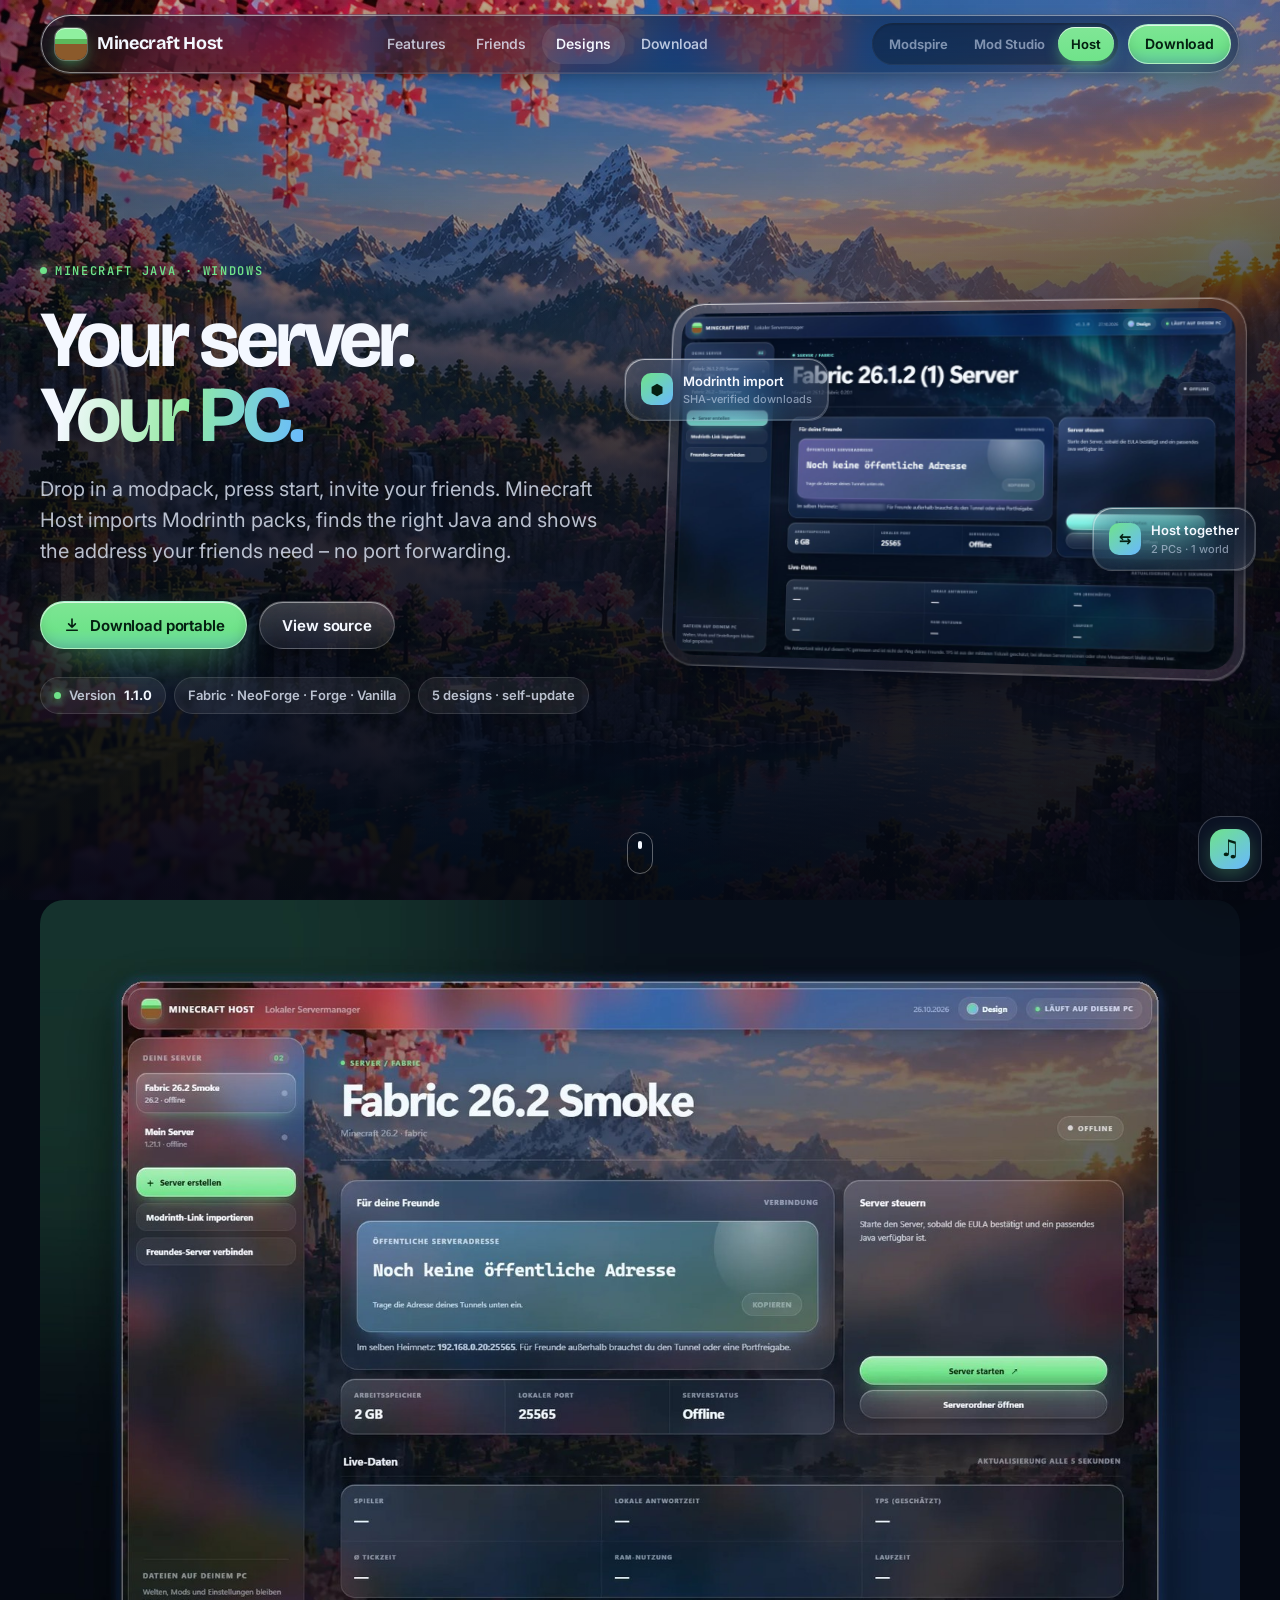
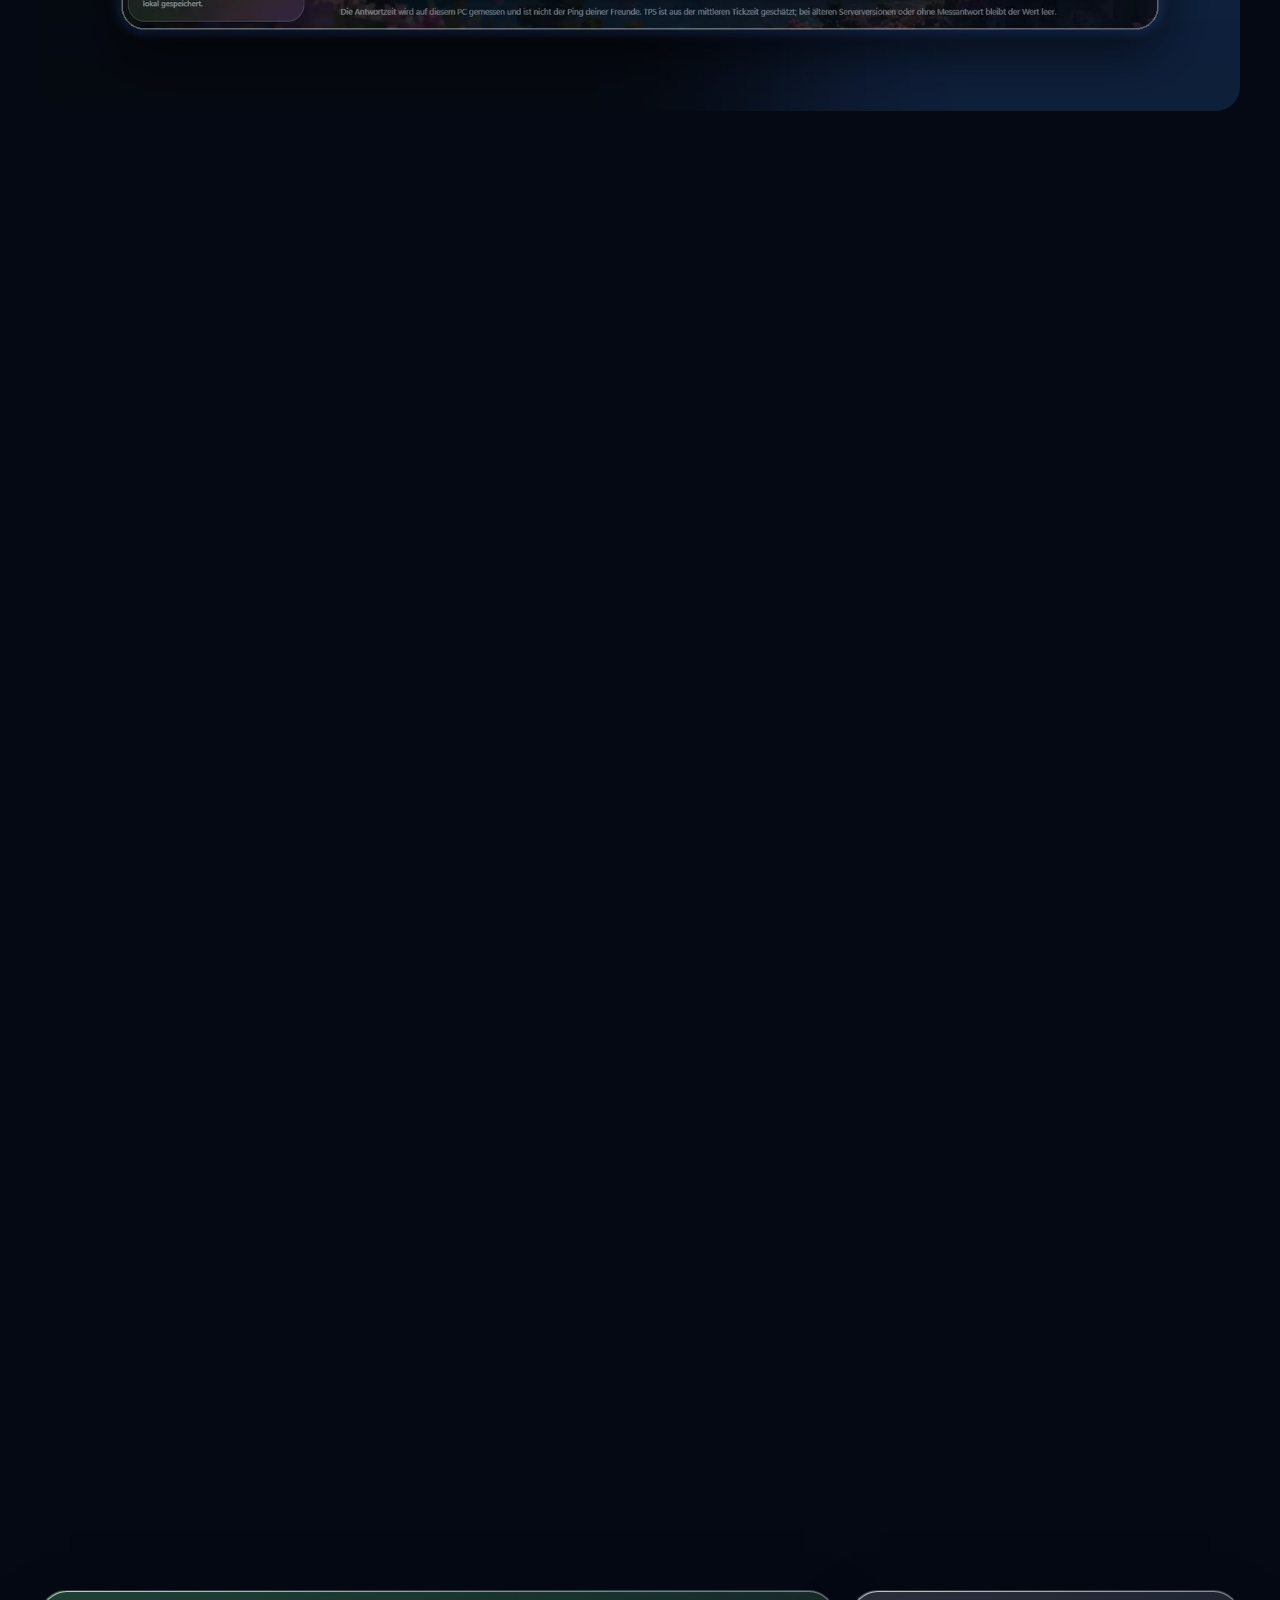
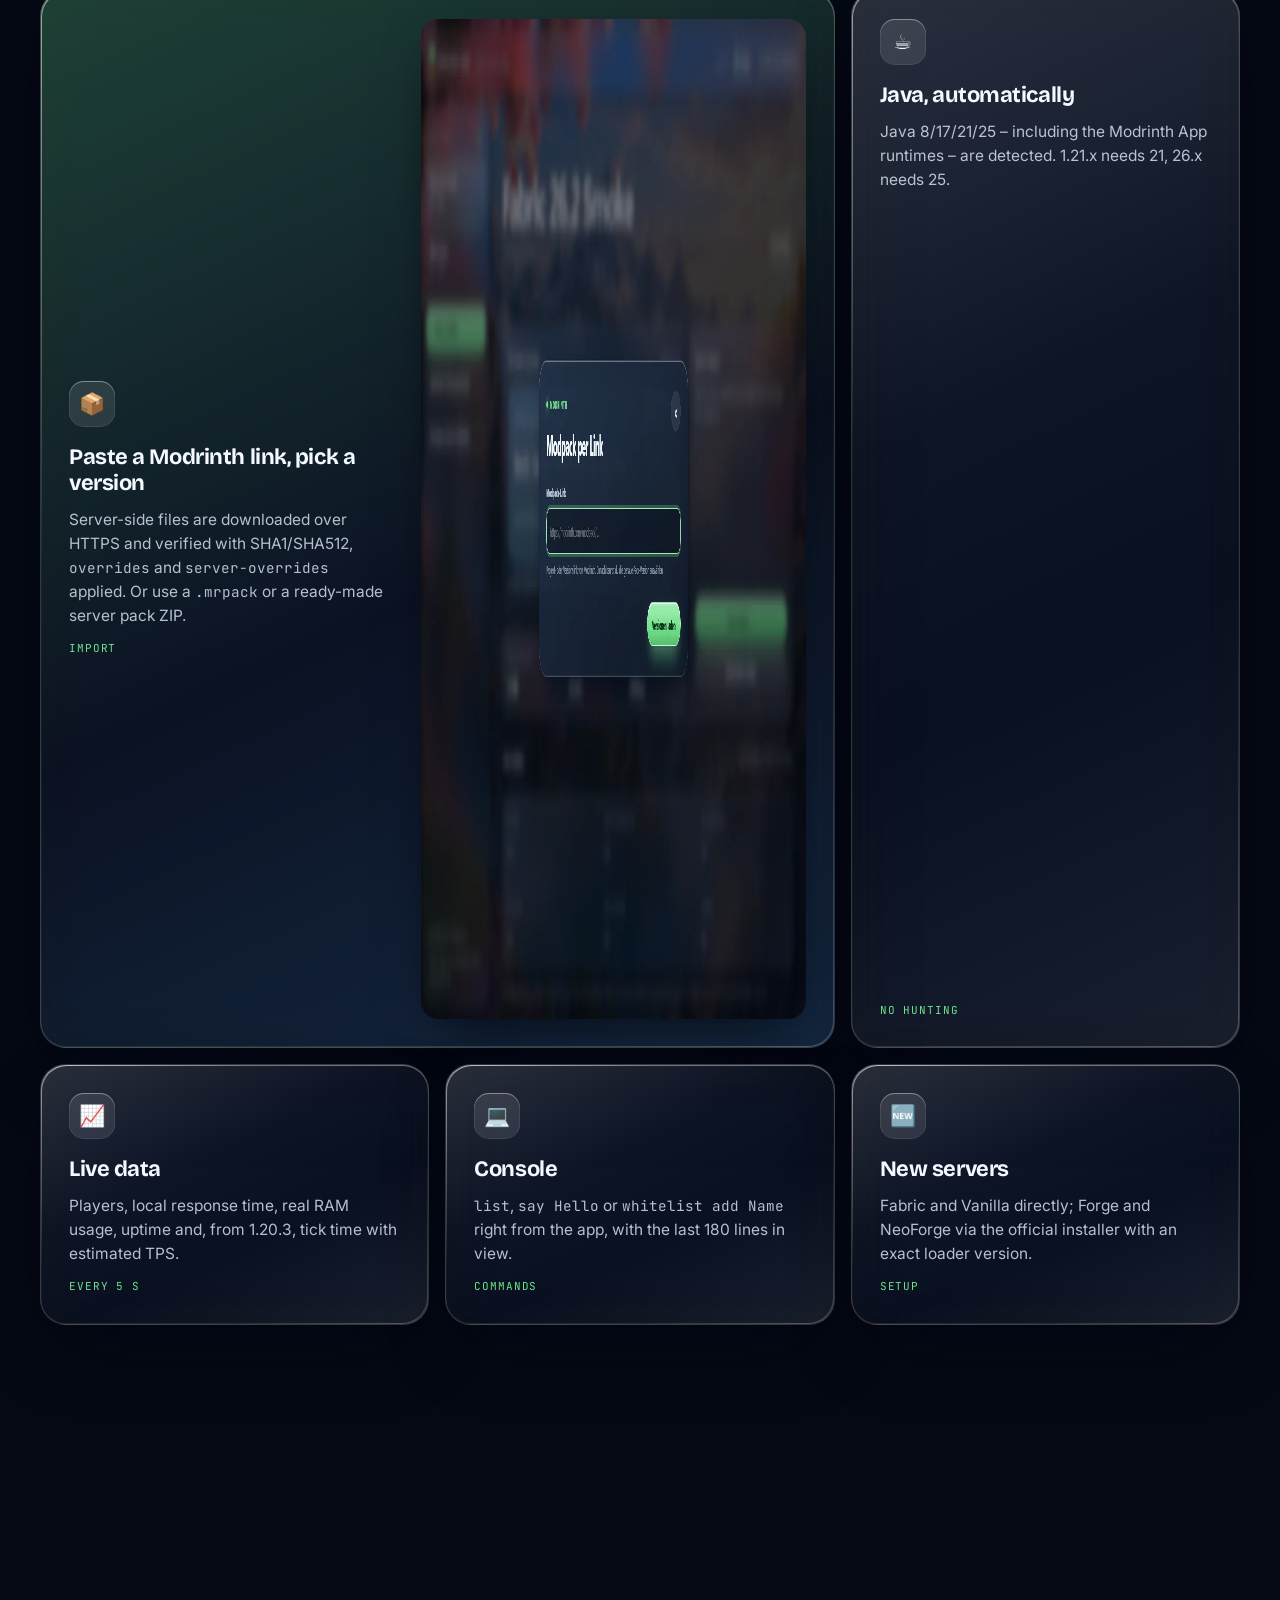
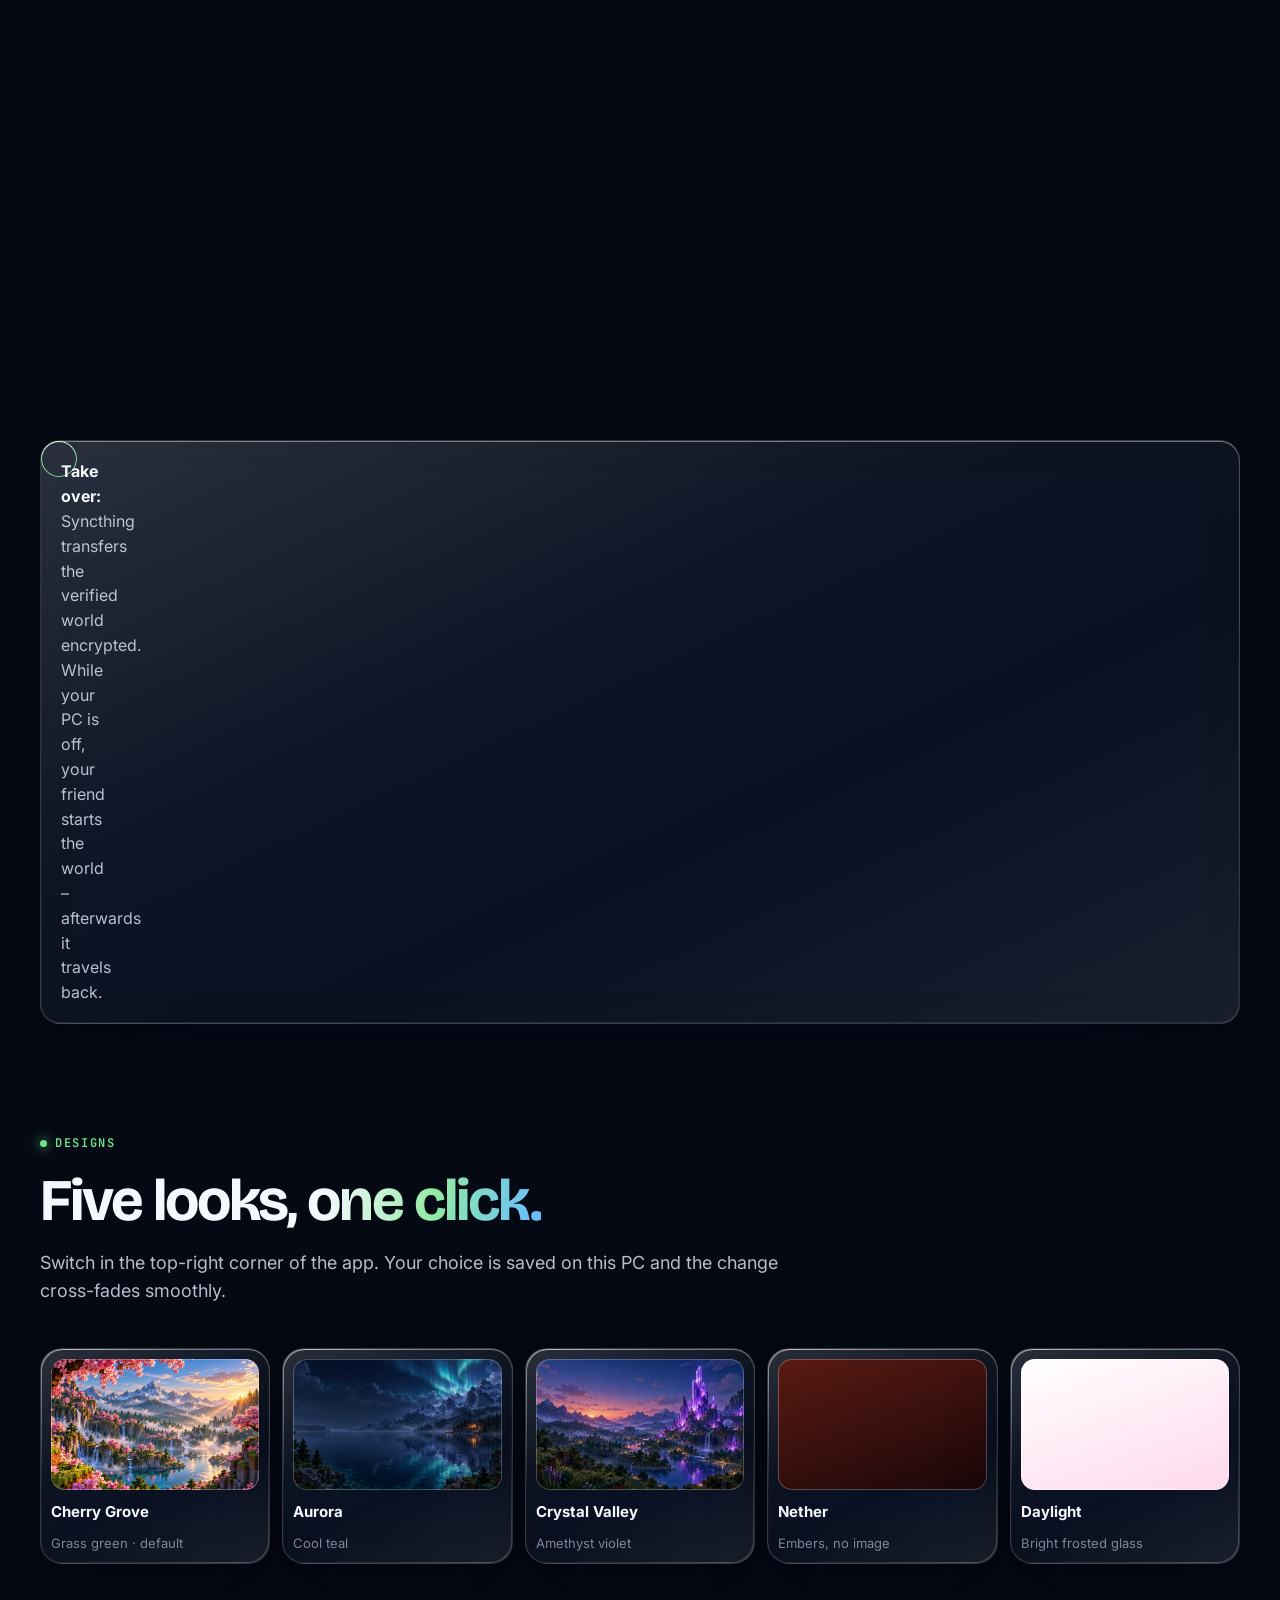
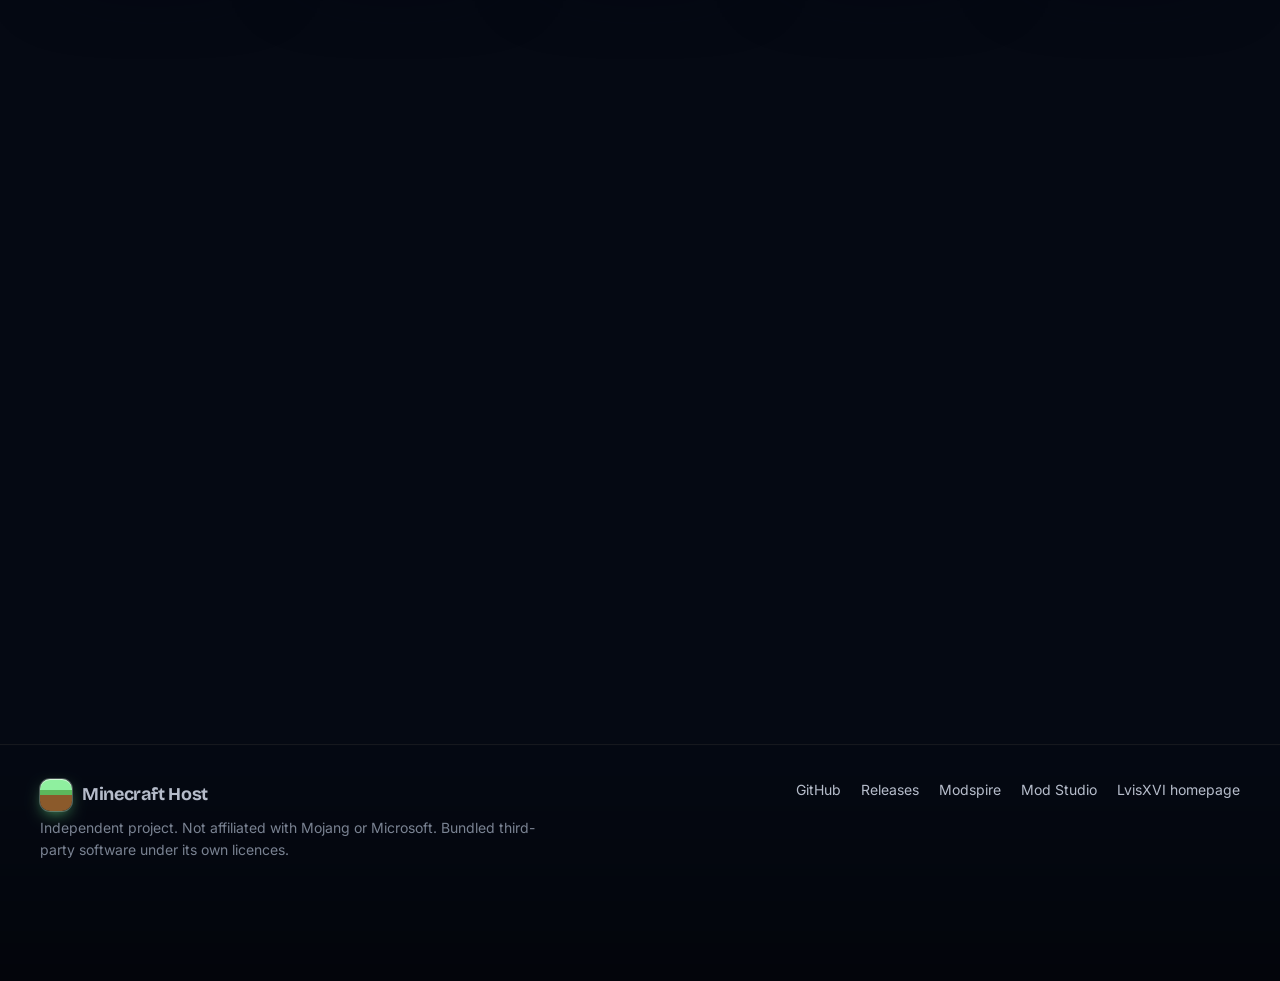
==== commit 27047697: "docs: link the footer back to the LvisXVI homepage" ====
--- a/docs/index.html
+++ b/docs/index.html
@@ -209,6 +209,7 @@
         <a href="https://github.com/LvisXVI/minecraft-host/releases">Releases</a>
         <a href="../modspire/">Modspire</a>
         <a href="../minecraft-mod-studio/">Mod Studio</a>
+        <a href="https://lvisxvi.github.io/">LvisXVI homepage</a>
       </nav>
     </div>
   </footer>
--- a/docs/liquid.css
+++ b/docs/liquid.css
@@ -78,7 +78,6 @@
 .music-player__toggle:hover, .music-player__toggle[aria-expanded="true"] { background: rgba(255,255,255,.08); }
 .music-player.is-open { width: min(360px, calc(100vw - 36px)); }
 .music-player.is-open .music-player__toggle { justify-content: flex-start; padding: 10px 14px; }
-.music-player:not(.is-open) .music-player__label, .music-player:not(.is-open) .music-player__chevron { display: none; }
 .music-player:not(.is-open) .music-player__label, .music-player:not(.is-open) .music-player__chevron { display: none; }
 .music-player__icon {
   display: grid; width: 40px; height: 40px; flex: none; place-items: center;
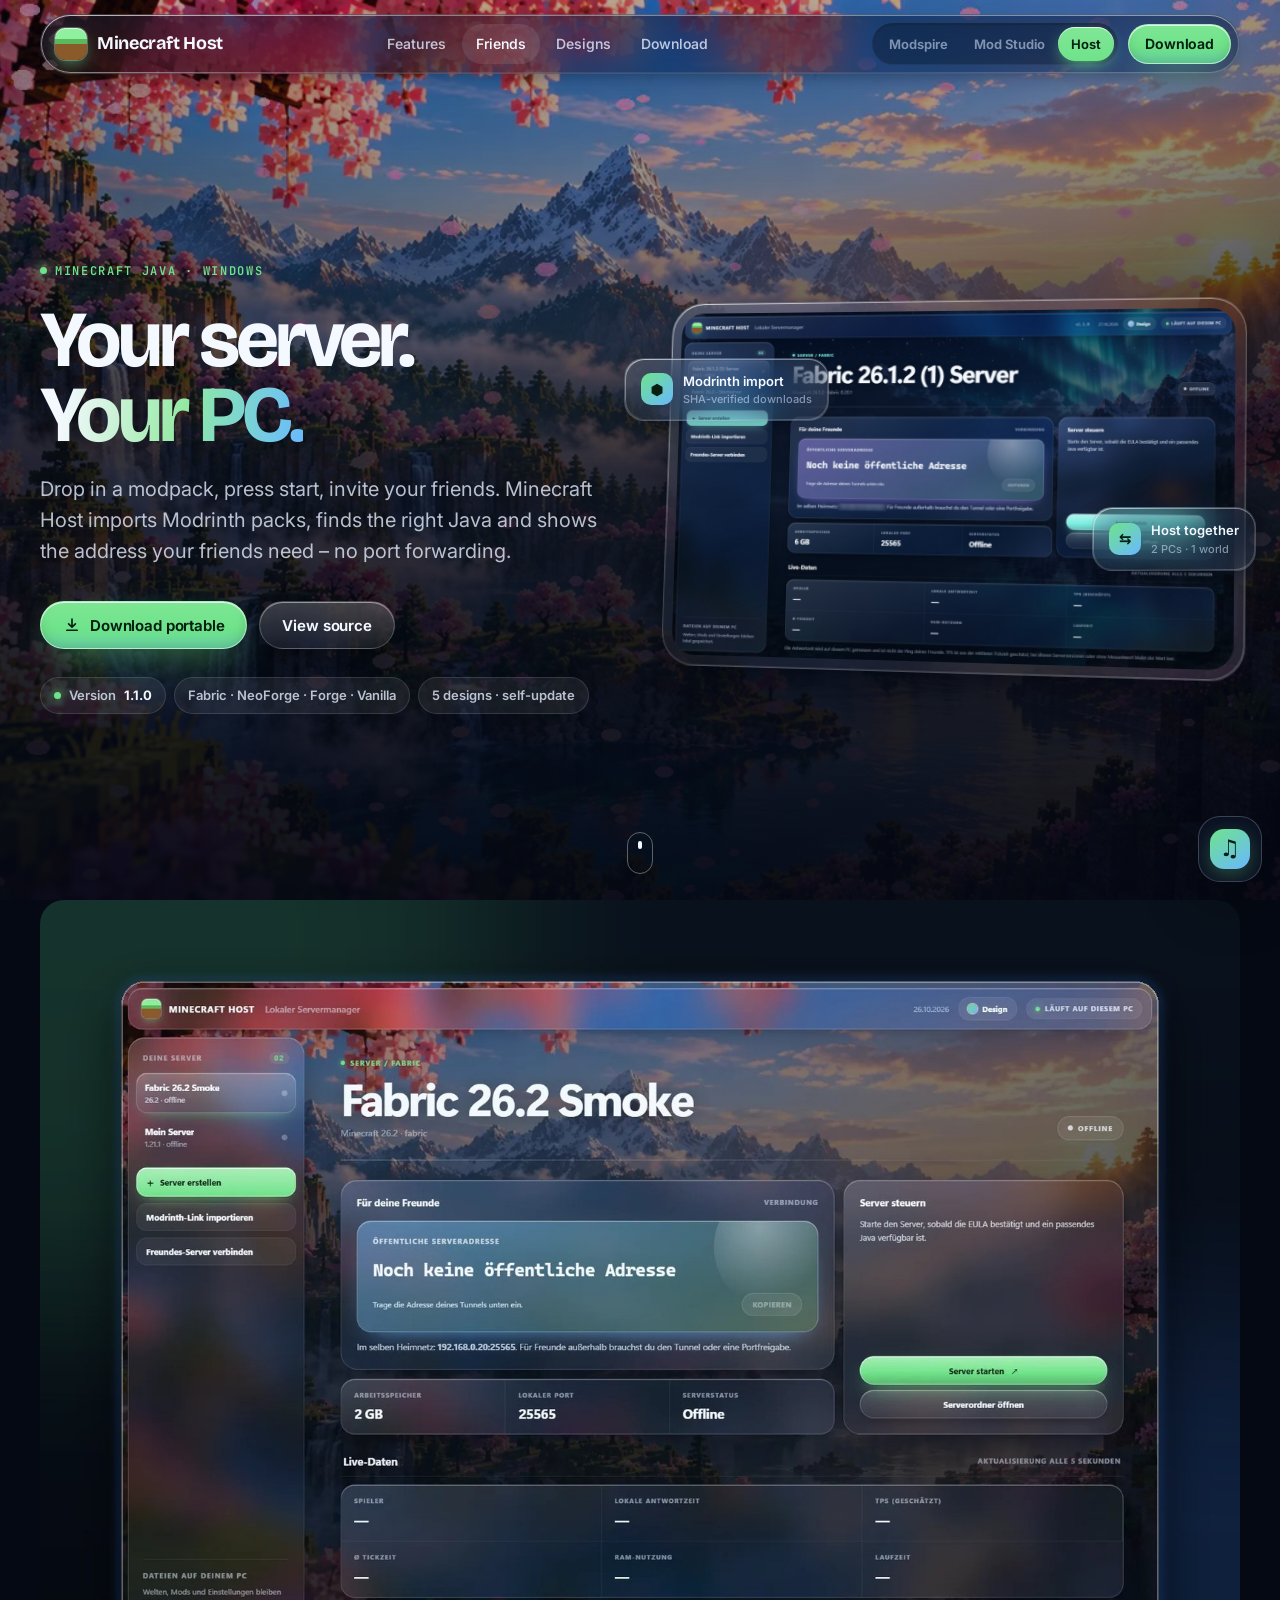
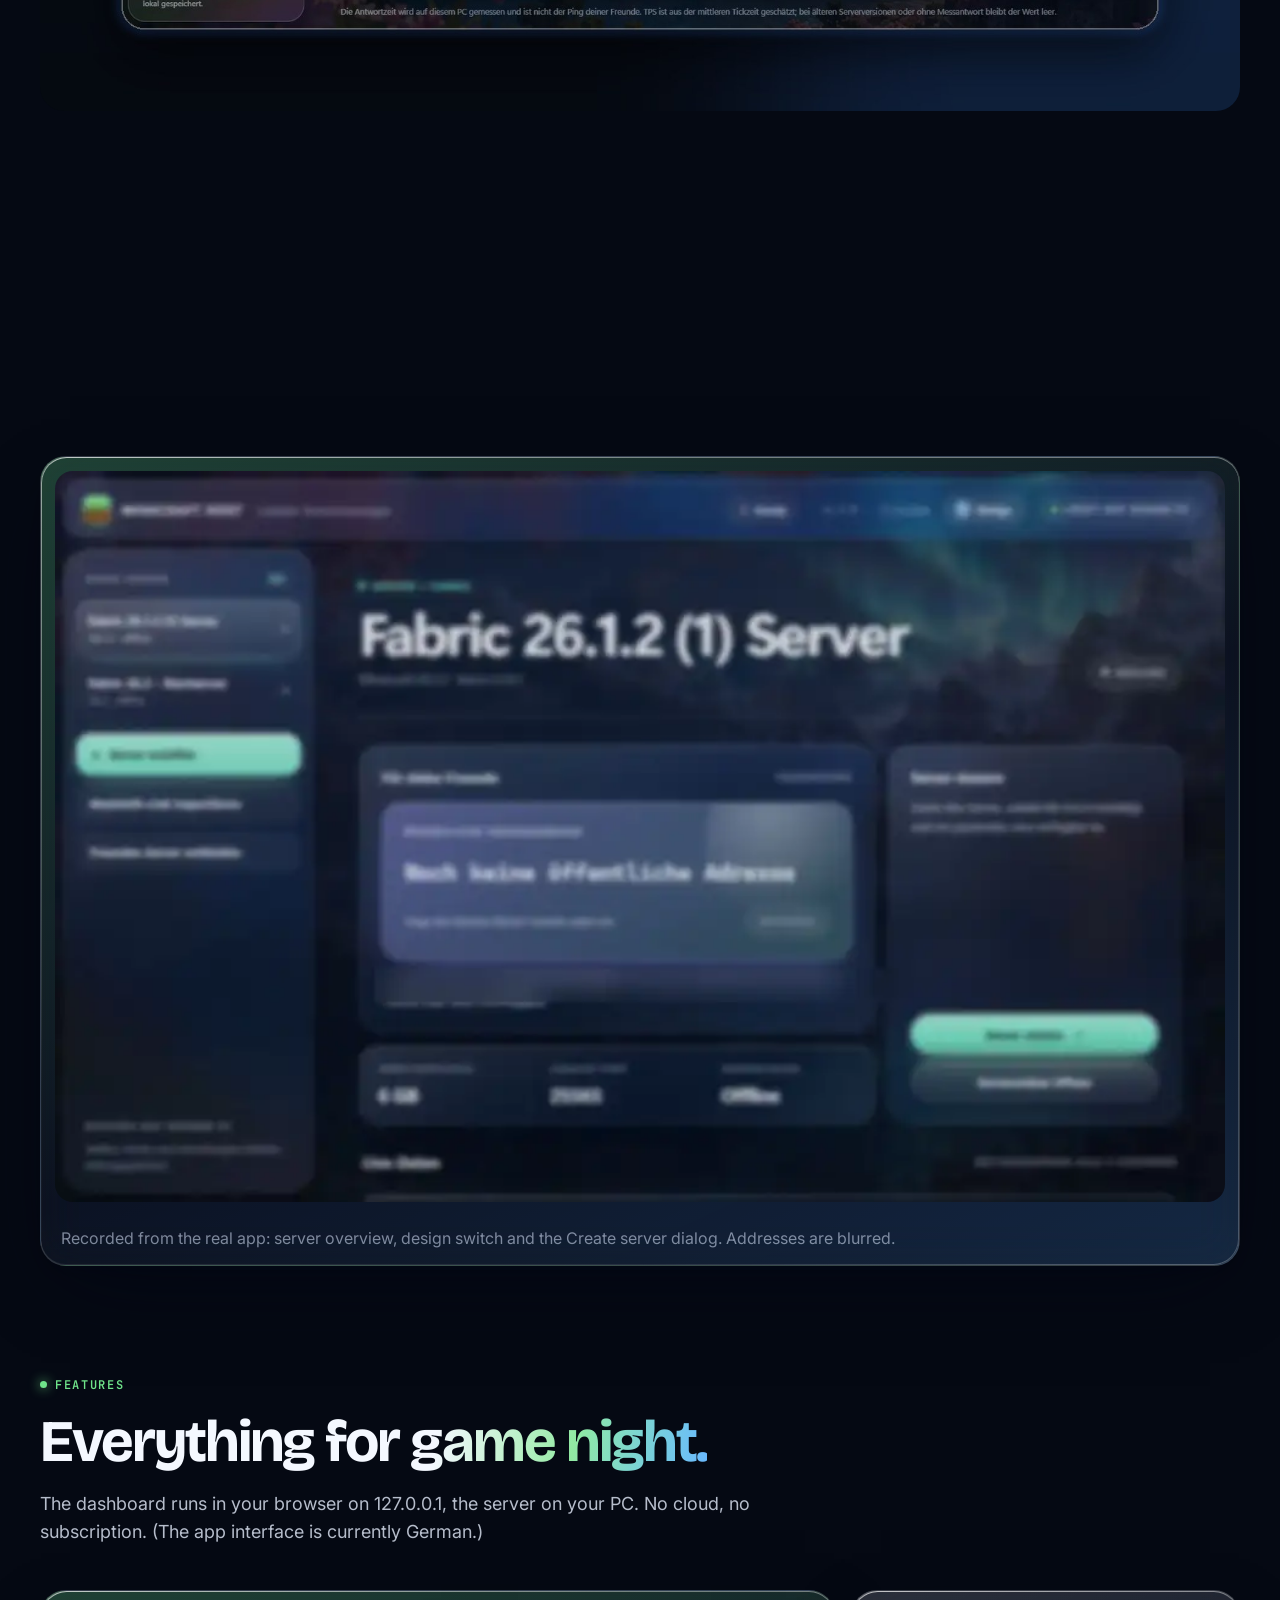
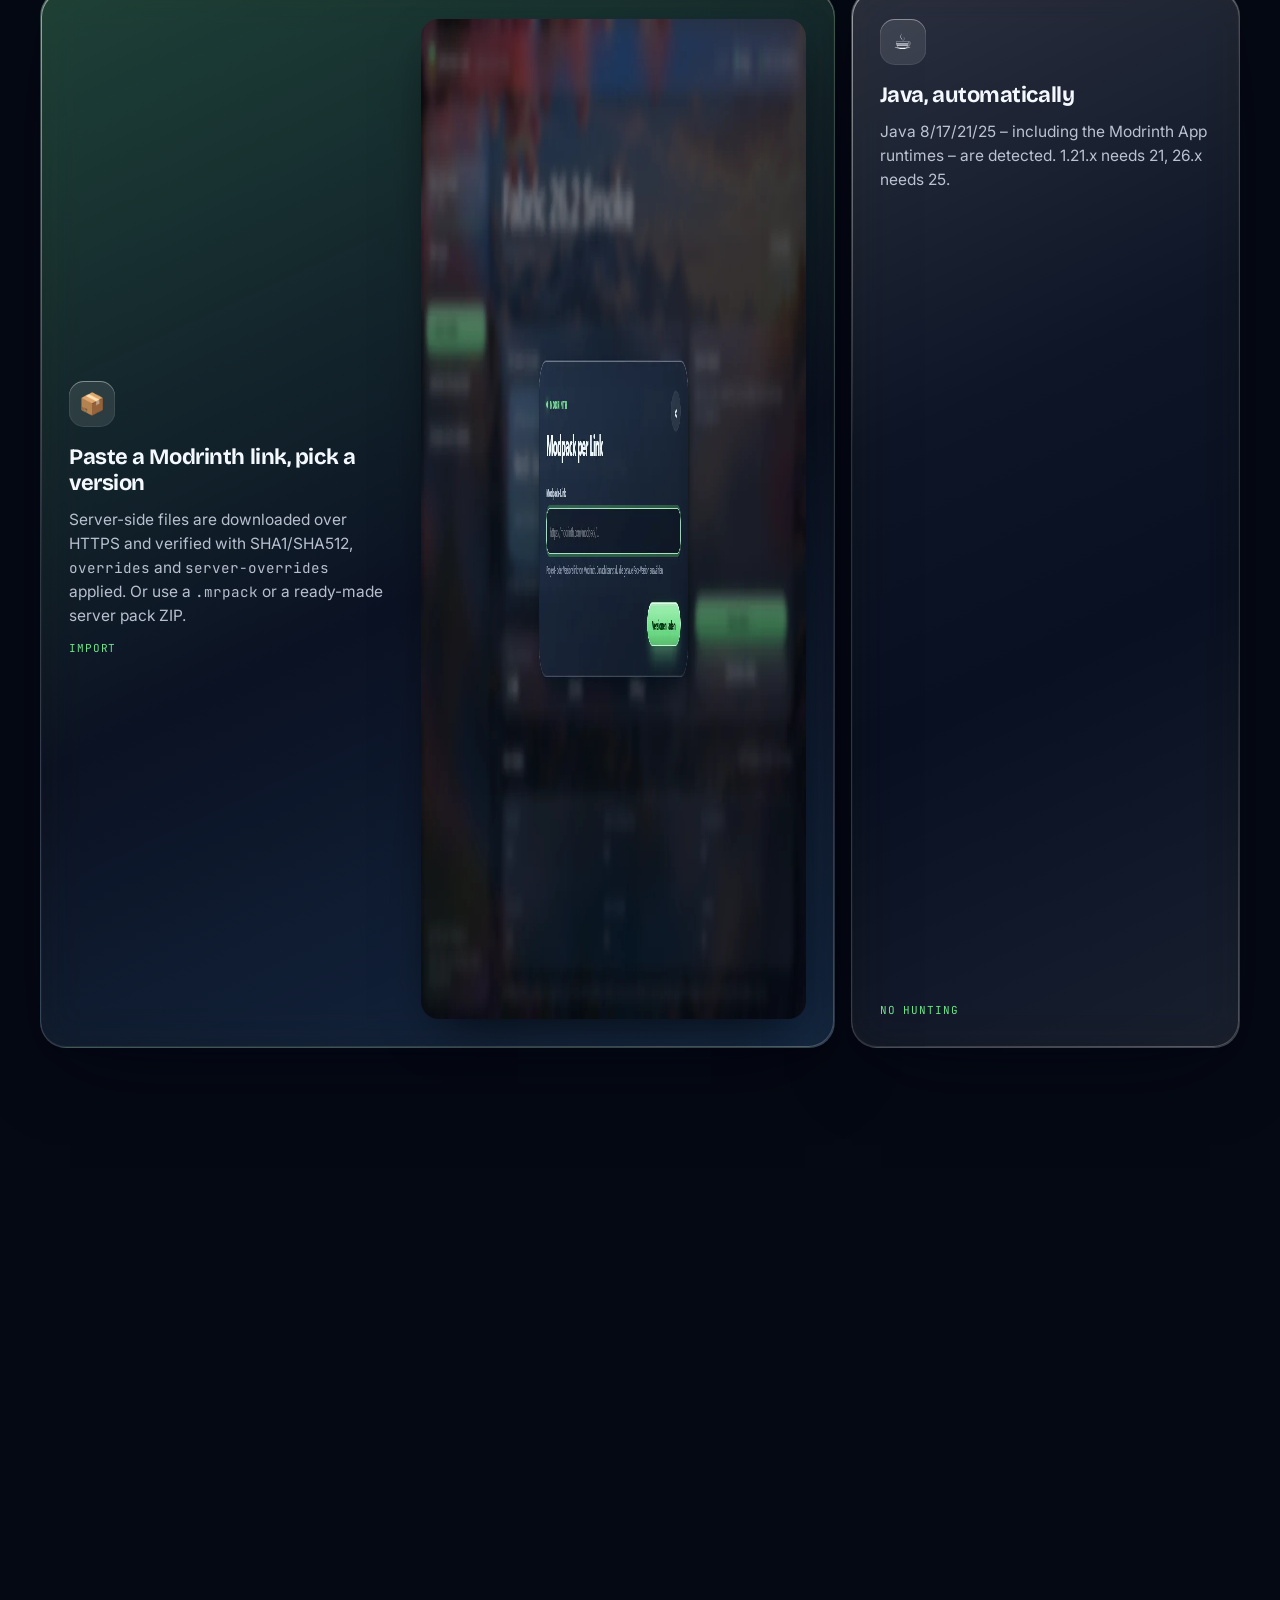
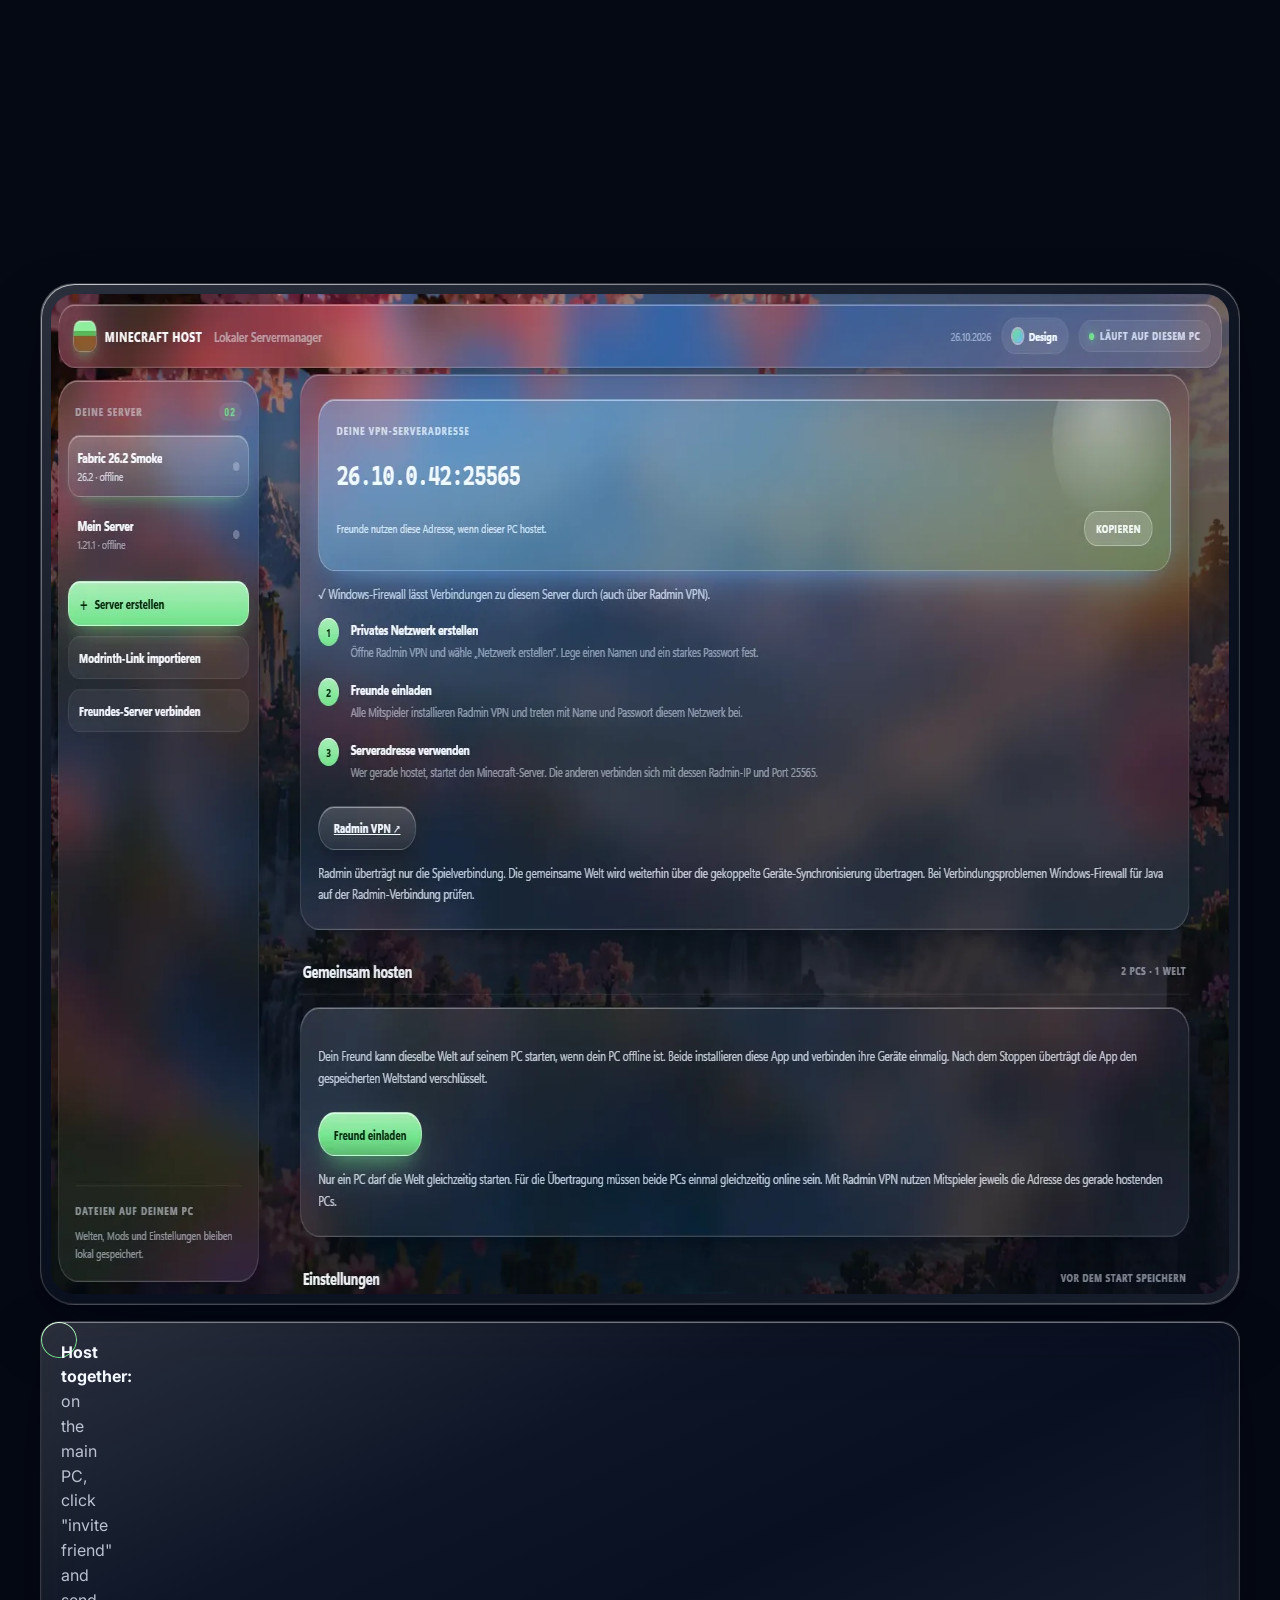
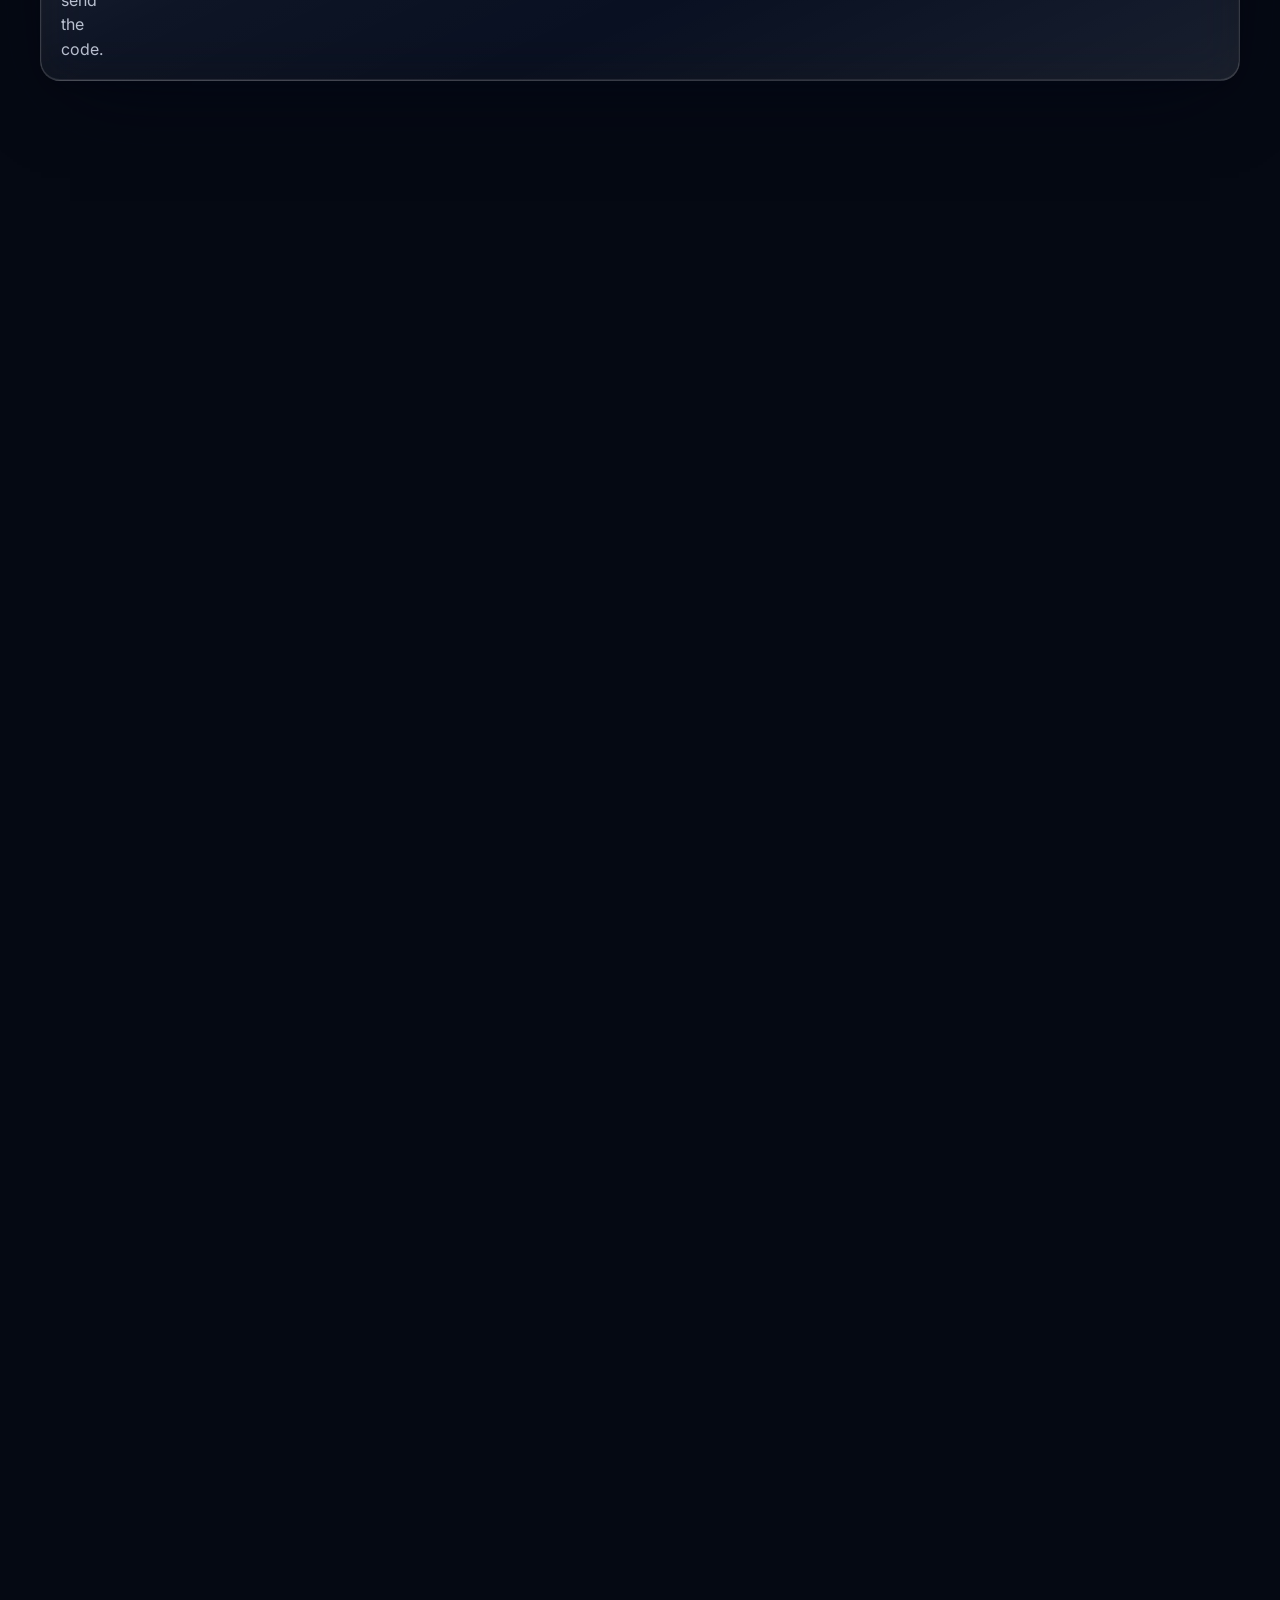
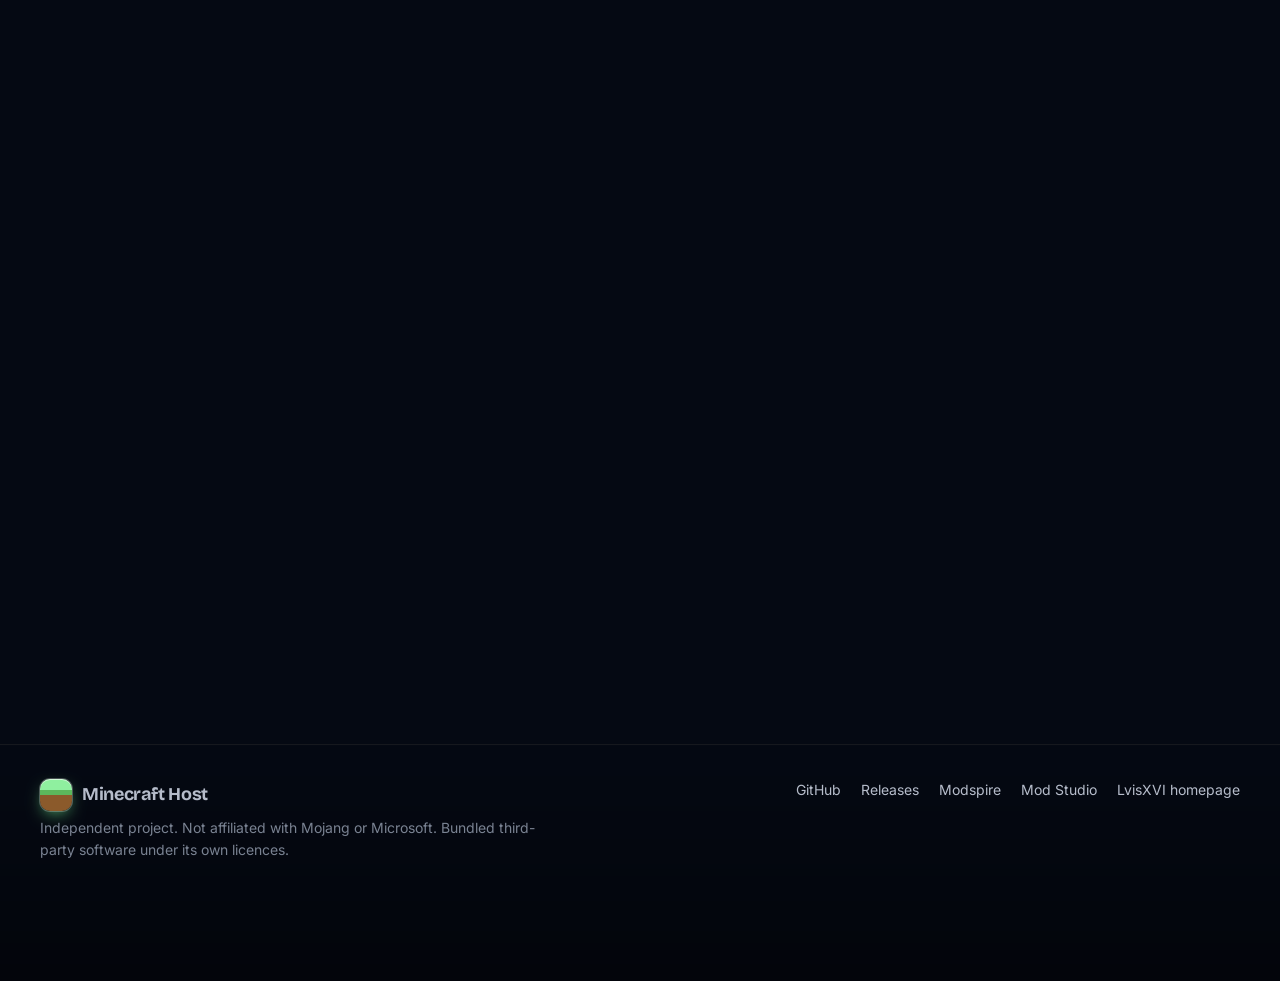
==== commit 9d3482db: "docs: animate the cherry valley background from the scene Looping WebM: blossoms fall, waterfalls ru" ====
--- a/docs/index.html
+++ b/docs/index.html
@@ -42,7 +42,7 @@
 </head>
 <body data-repo="LvisXVI/minecraft-host" data-asset="Portable.*\.zip$">
   <a class="skip" href="#main">Skip to content</a>
-  <div class="lg-scene" aria-hidden="true"><video class="lg-scene__video" autoplay muted loop playsinline poster="media/bg/cherry-valley-poster.webp"><source src="media/bg/cherry-valley-loop.mp4" type="video/mp4"></video></div>
+  <div class="lg-scene" aria-hidden="true"><video class="lg-scene__video" autoplay muted loop playsinline poster="media/bg/cherry-valley-poster.webp"><source src="media/bg/cherry-valley-anim.webm" type="video/webm"></video></div>
 
   <div id="lg-intro" aria-hidden="true">
     <div class="intro-core">
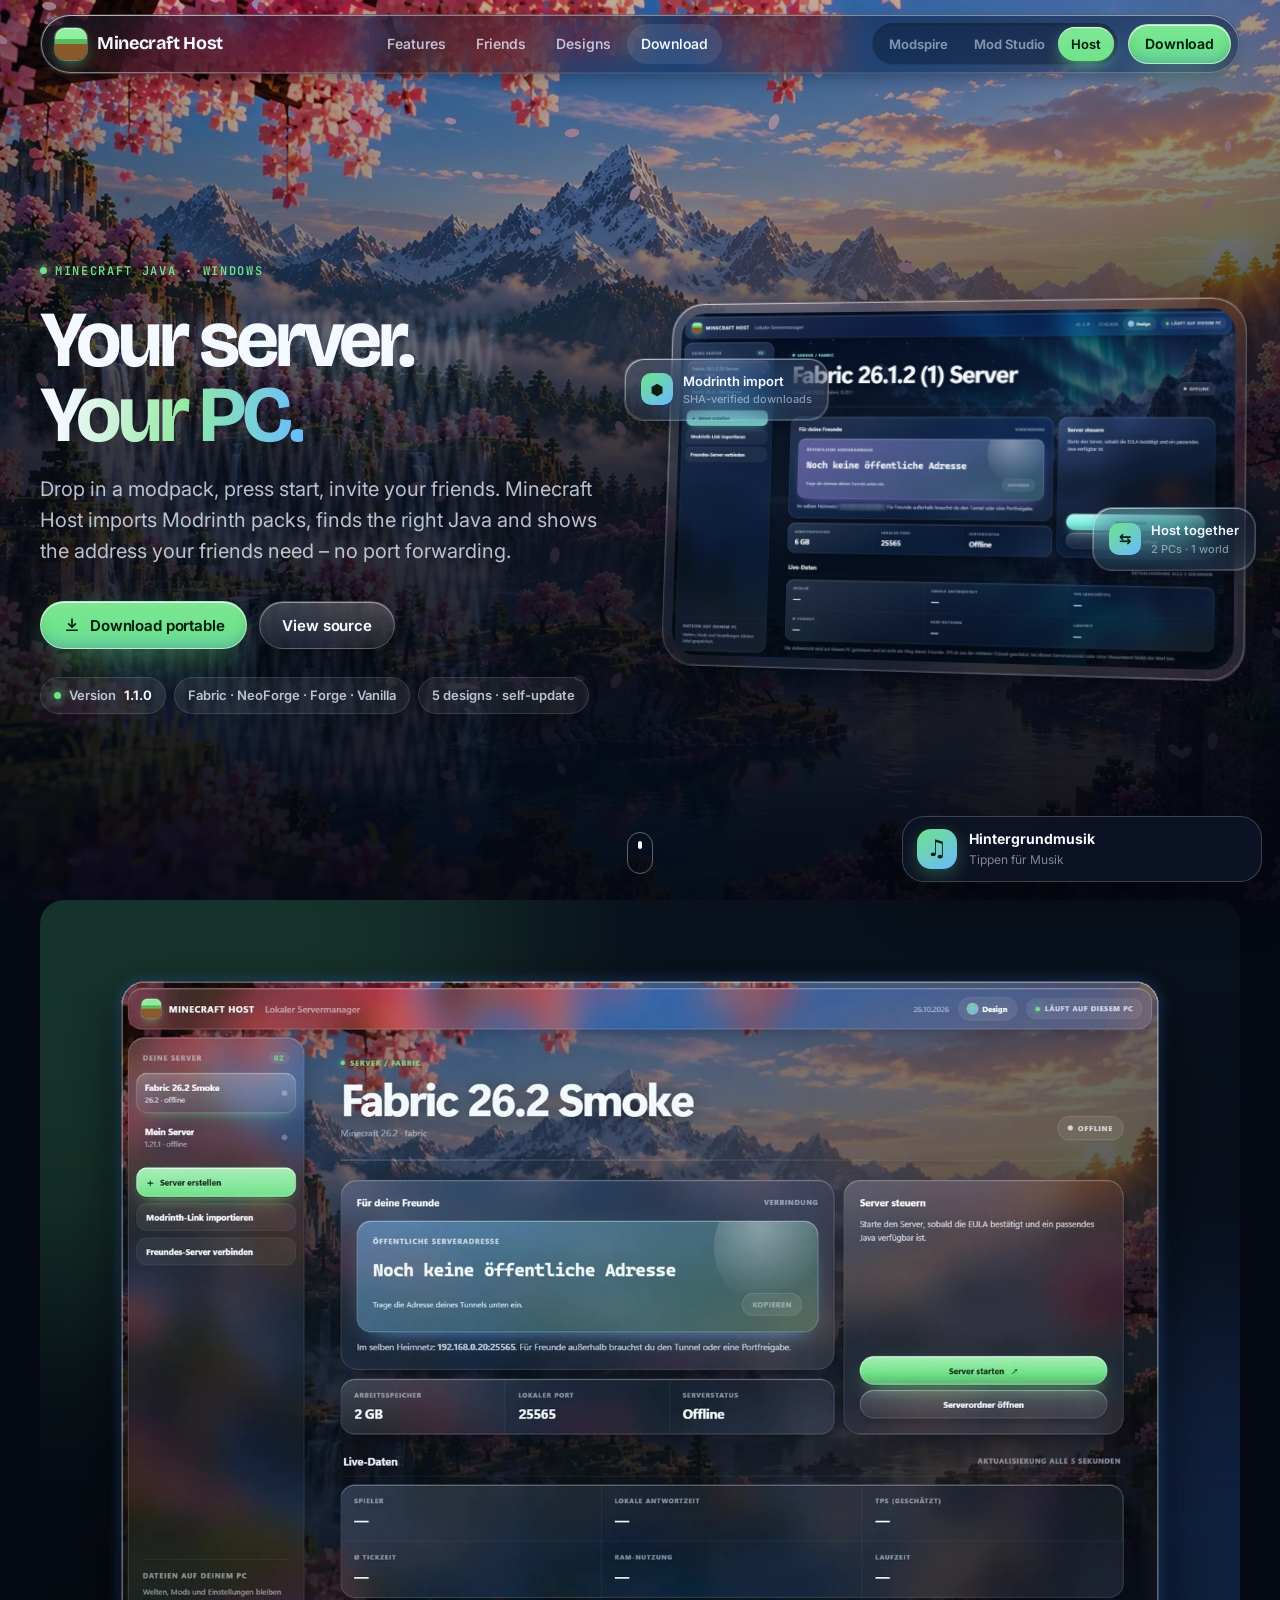
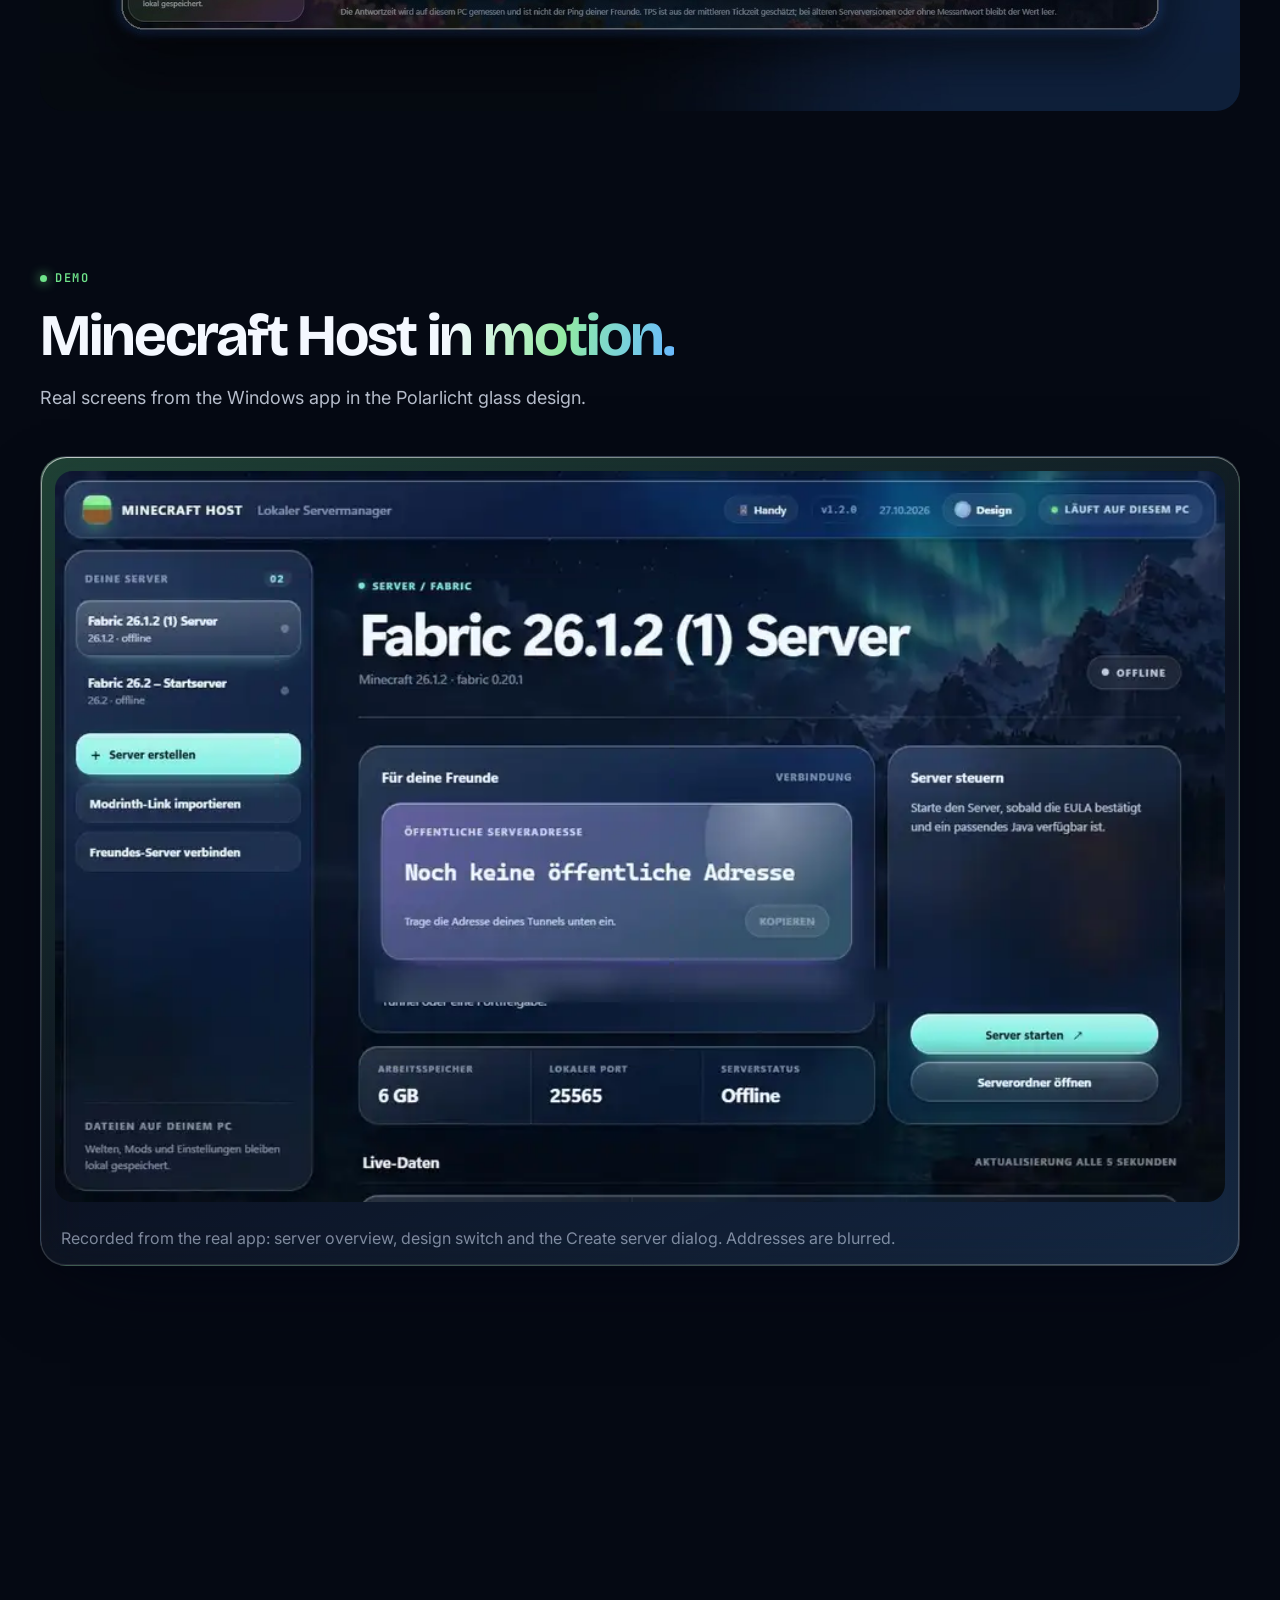
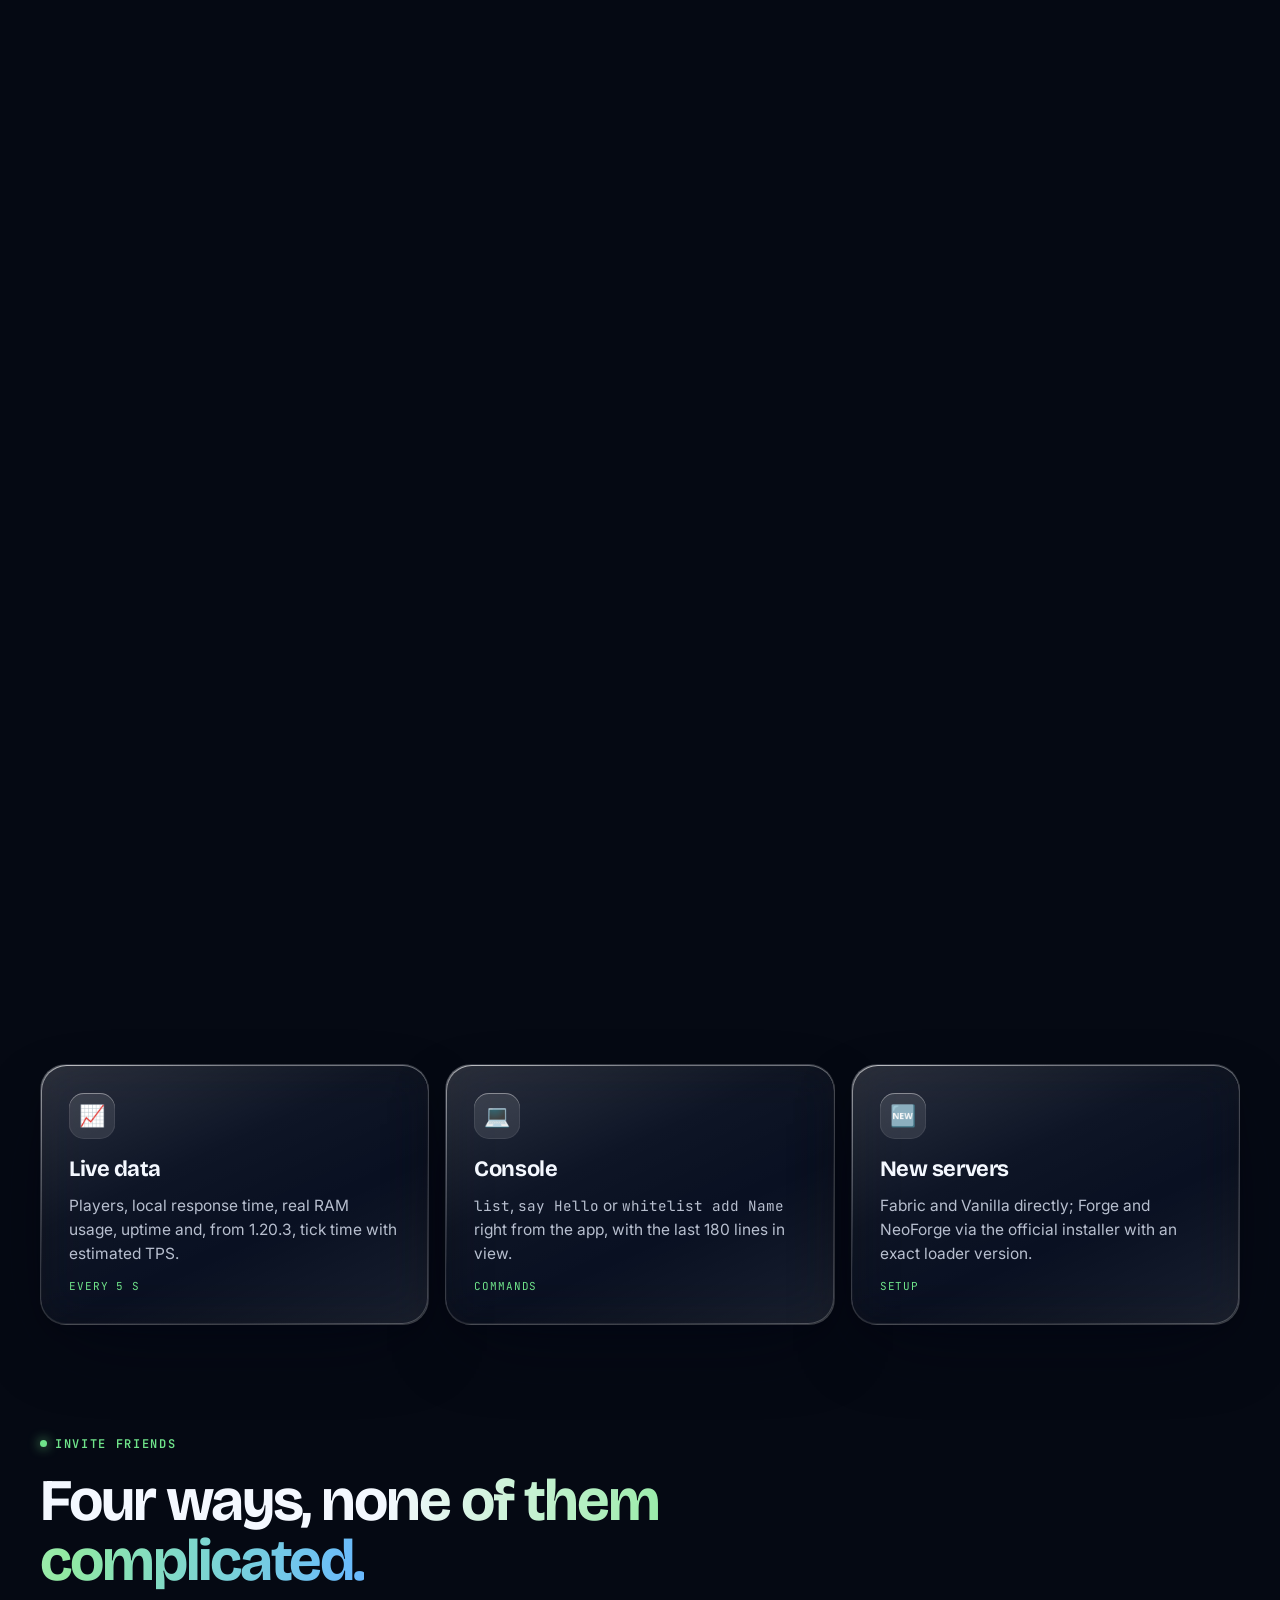
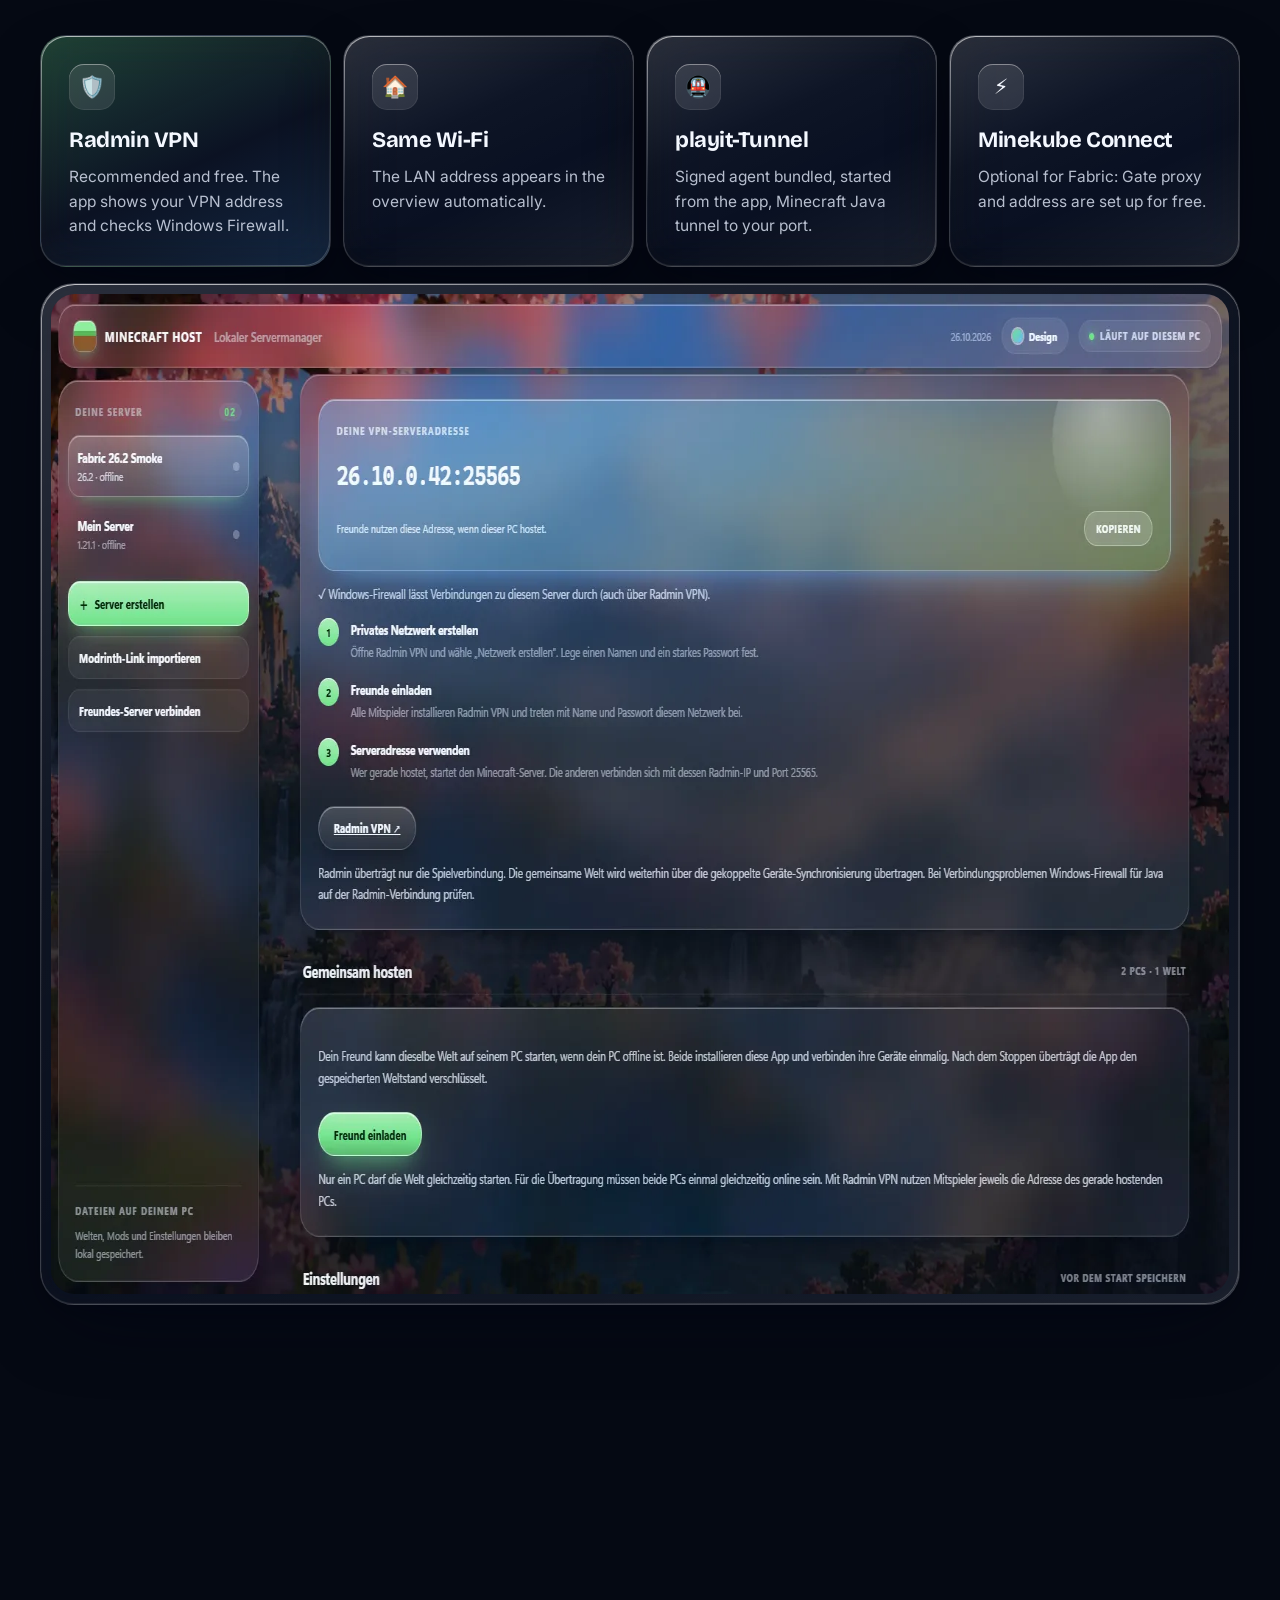
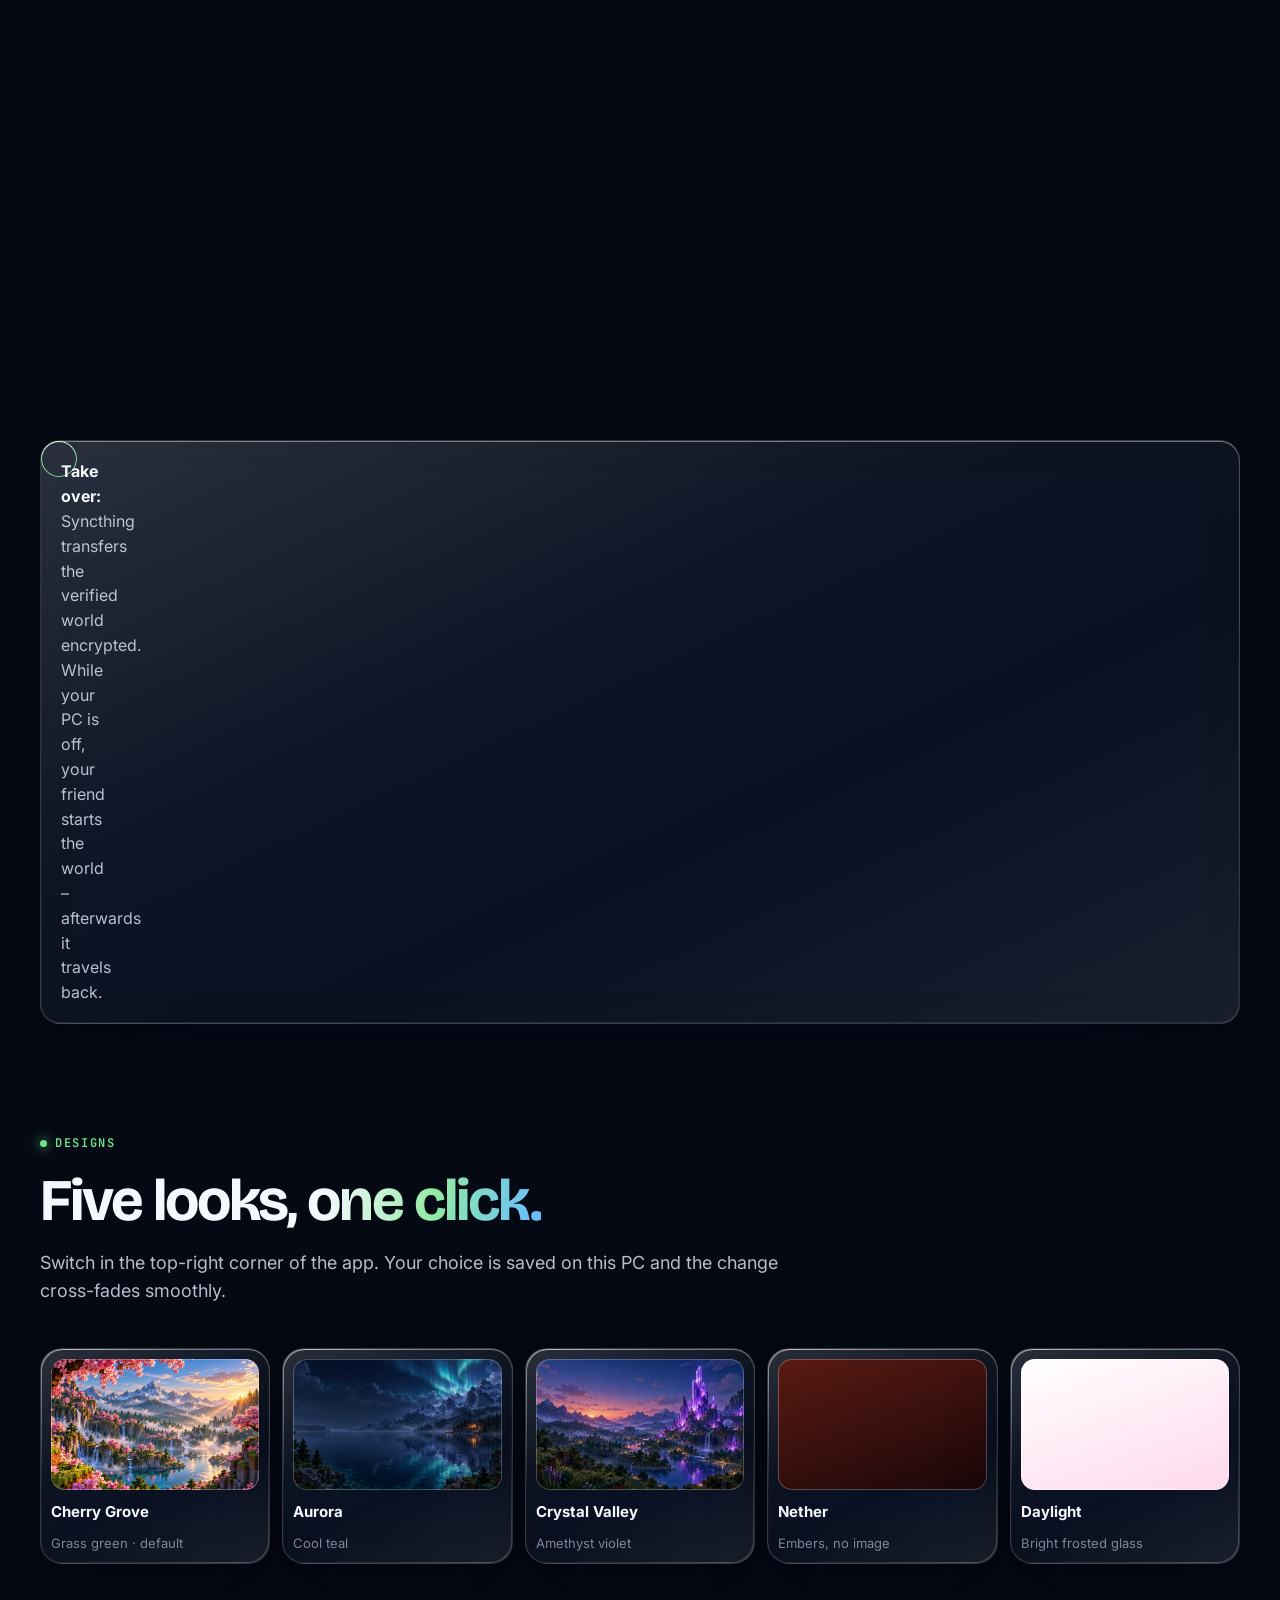
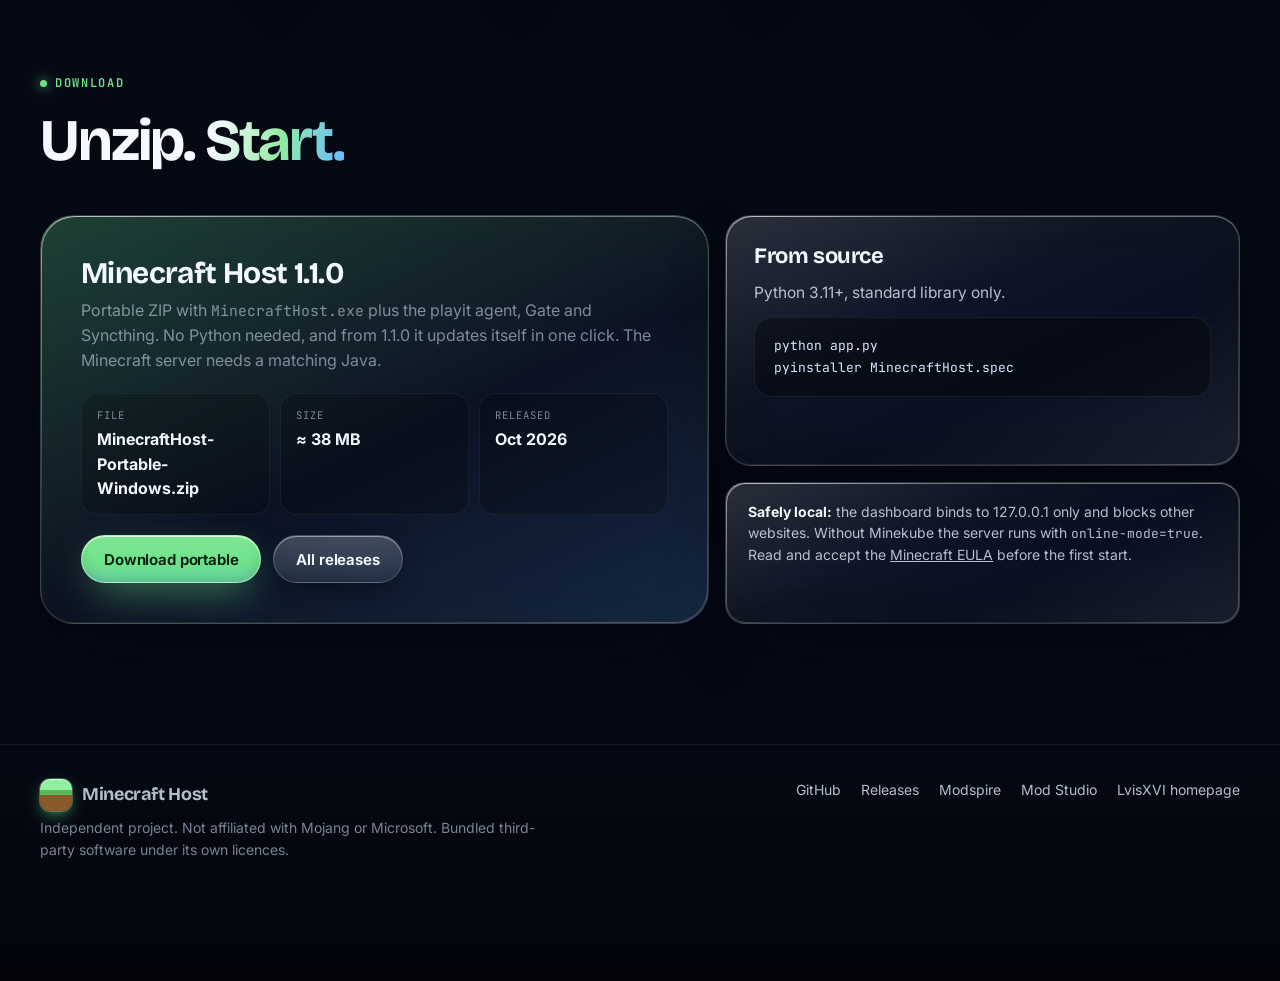
==== commit 2afd44a6: "Host: animate the mountain scene live with WebGL, blossoms fall, music starts on load Replaces the l" ====
--- a/docs/index.html
+++ b/docs/index.html
@@ -42,7 +42,7 @@
 </head>
 <body data-repo="LvisXVI/minecraft-host" data-asset="Portable.*\.zip$">
   <a class="skip" href="#main">Skip to content</a>
-  <div class="lg-scene" aria-hidden="true"><video class="lg-scene__video" autoplay muted loop playsinline poster="media/bg/cherry-valley-poster.webp"><source src="media/bg/cherry-valley-anim.webm" type="video/webm"></video></div>
+  <div class="lg-scene living" data-living data-image="media/living/host-bg.jpg" data-mask-a="media/living/host-mask-a.png" data-mask-b="media/living/host-mask-b.png" data-particles="blossom" aria-hidden="true" style="background-image: url(media/living/host-bg.jpg)"></div>
 
   <div id="lg-intro" aria-hidden="true">
     <div class="intro-core">
@@ -213,6 +213,7 @@
       </nav>
     </div>
   </footer>
+  <script src="living-bg.js" defer></script>
   <script src="music-player.js" defer></script>
   <script src="liquid.js" defer></script>
 </body>
--- a/docs/liquid.css
+++ b/docs/liquid.css
@@ -389,3 +389,9 @@
 @supports not ((backdrop-filter: blur(1px)) or (-webkit-backdrop-filter: blur(1px))) {
   .glass, .btn { background: rgba(18, 26, 44, .92); }
 }
+
+/* Living backgrounds (living-bg.js) */
+.living { background-size: cover; background-position: center 42%; }
+.living > canvas { position: absolute; inset: 0; width: 100%; height: 100%; display: block; }
+.living__gl { opacity: 0; transition: opacity 1.2s ease; }
+.living__gl.is-ready { opacity: 1; }
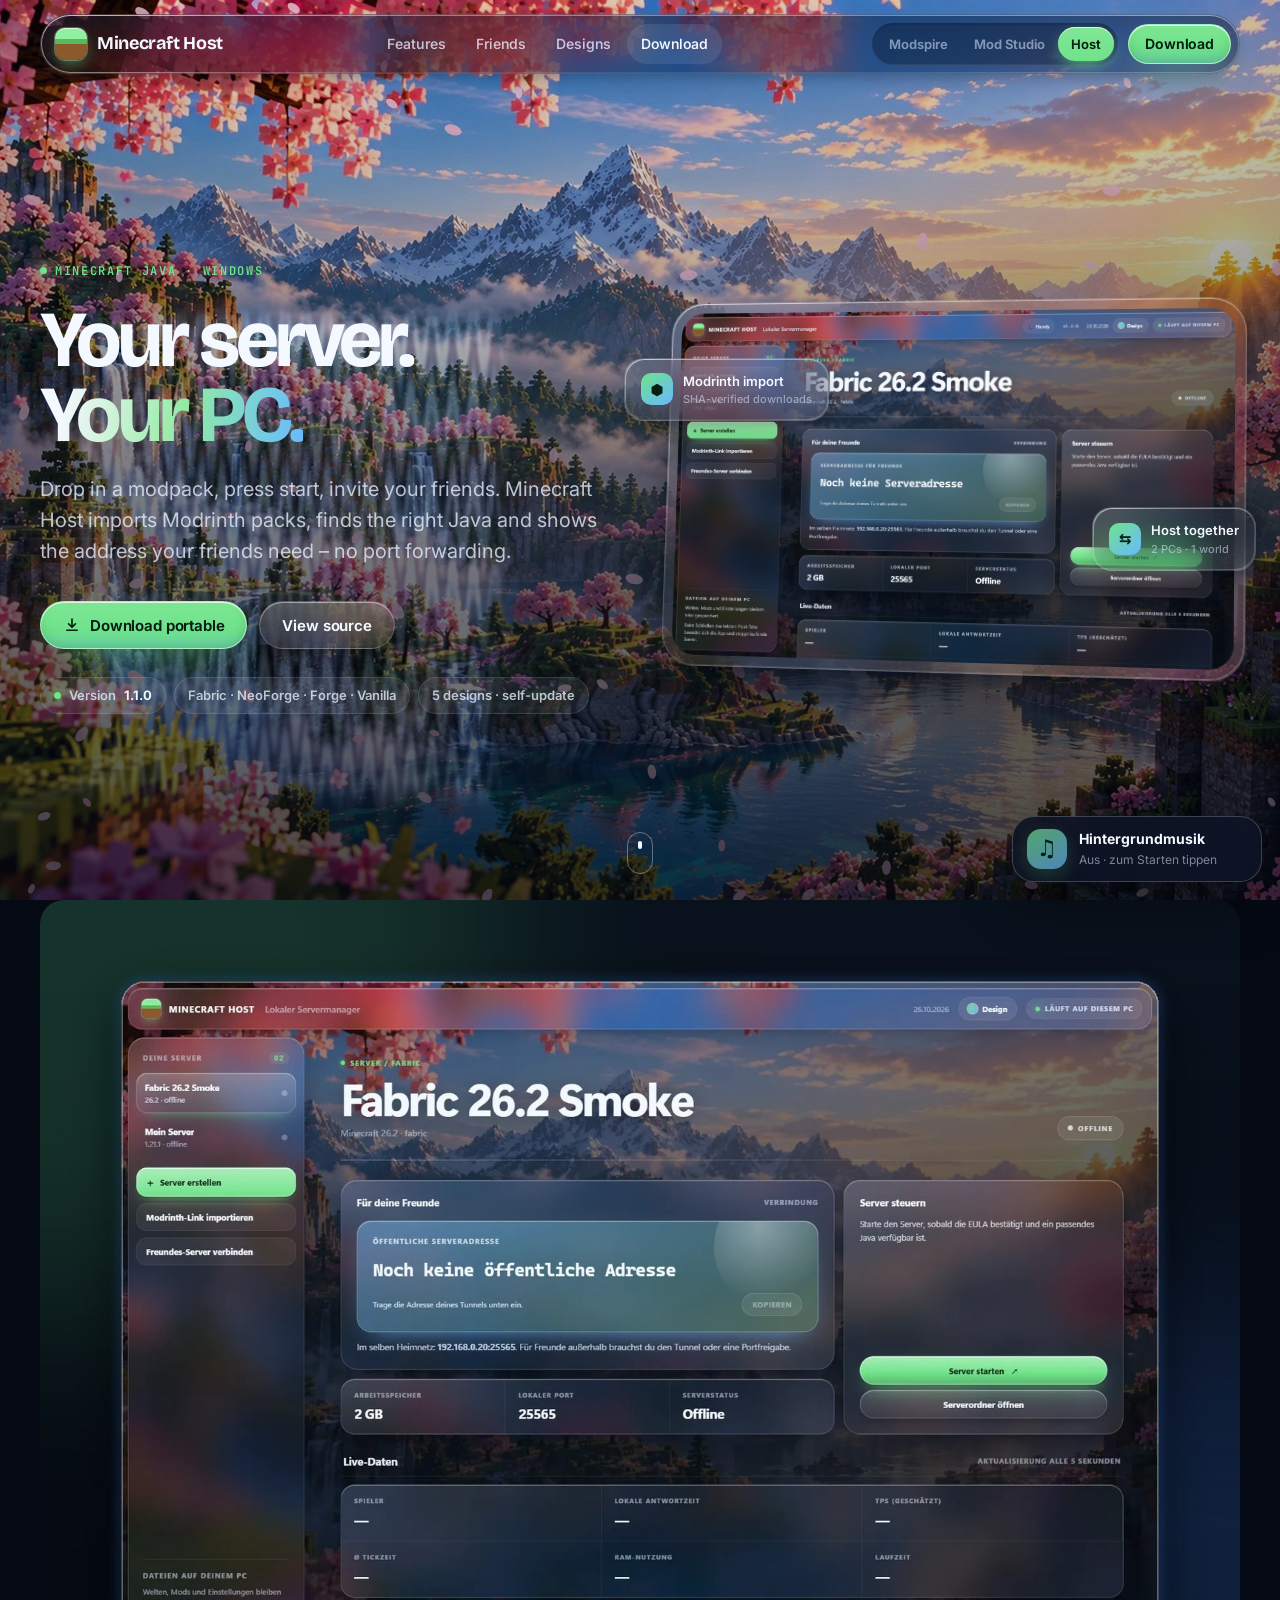
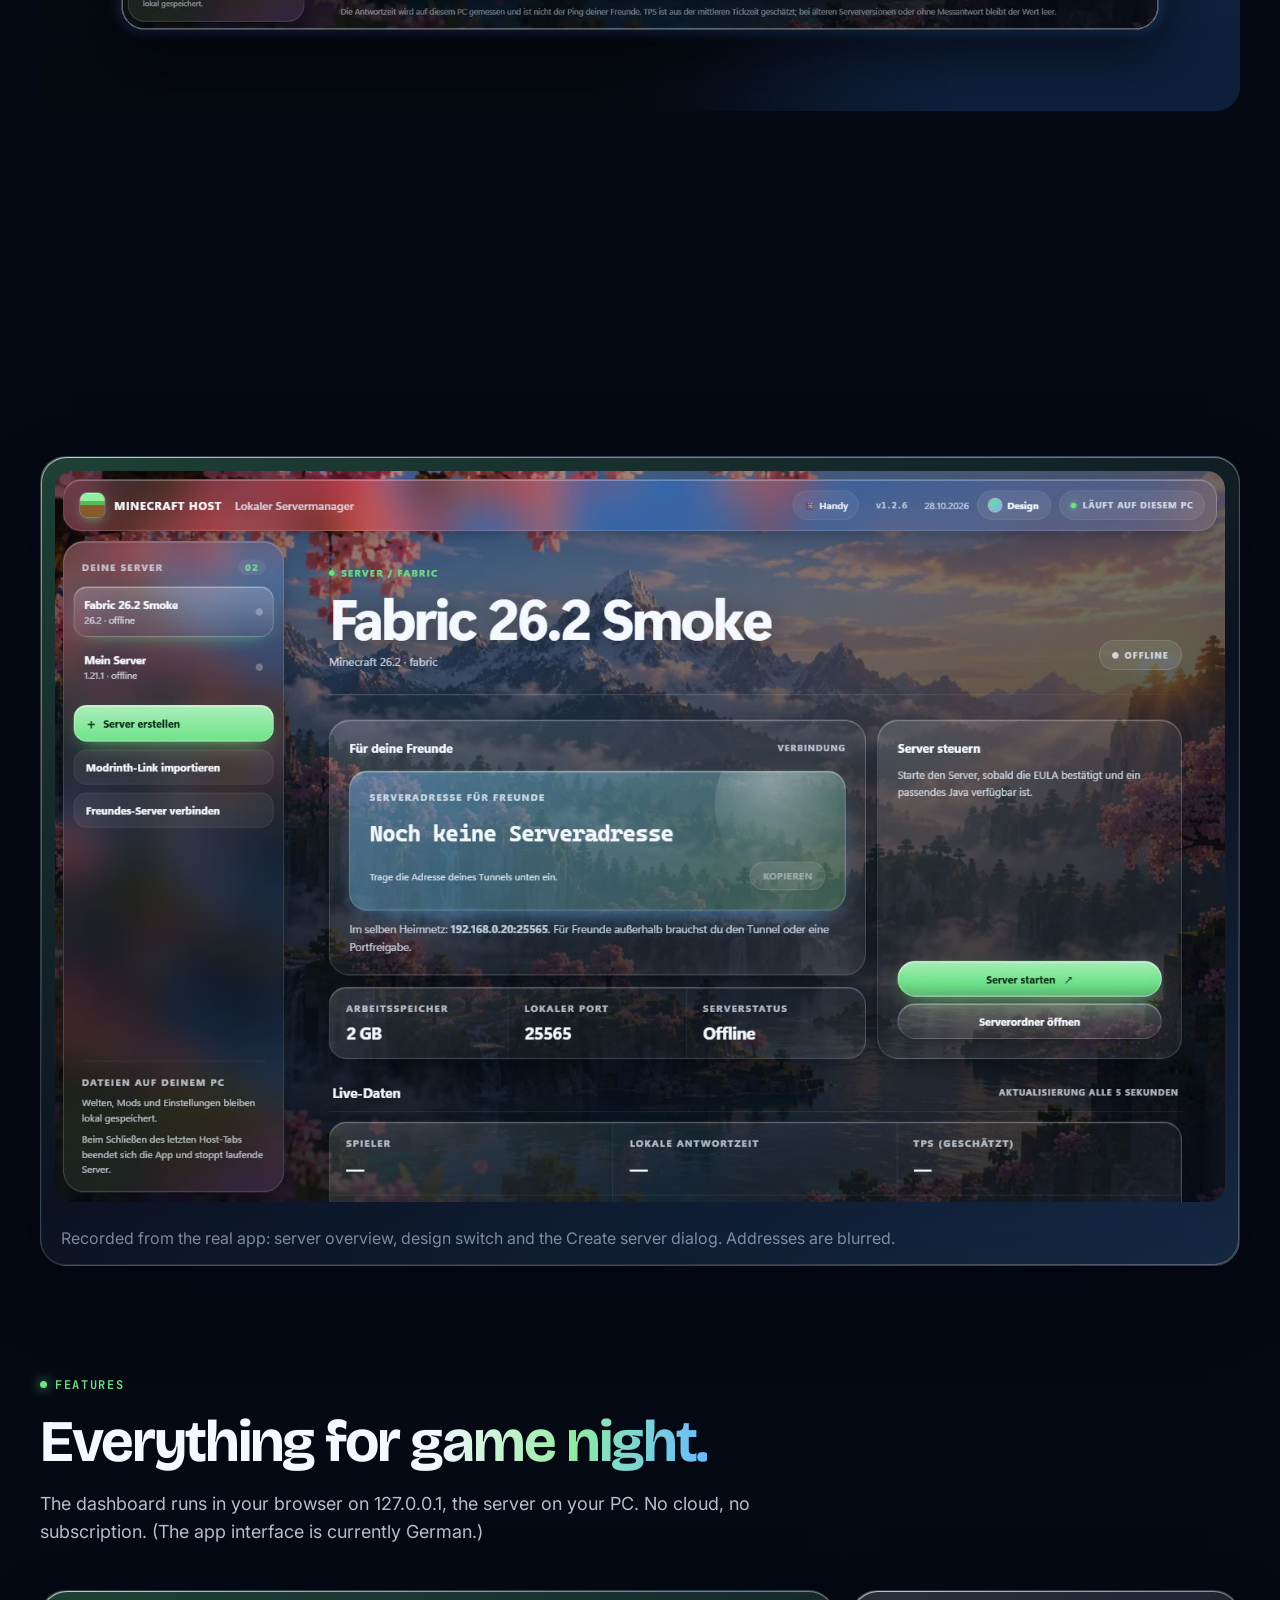
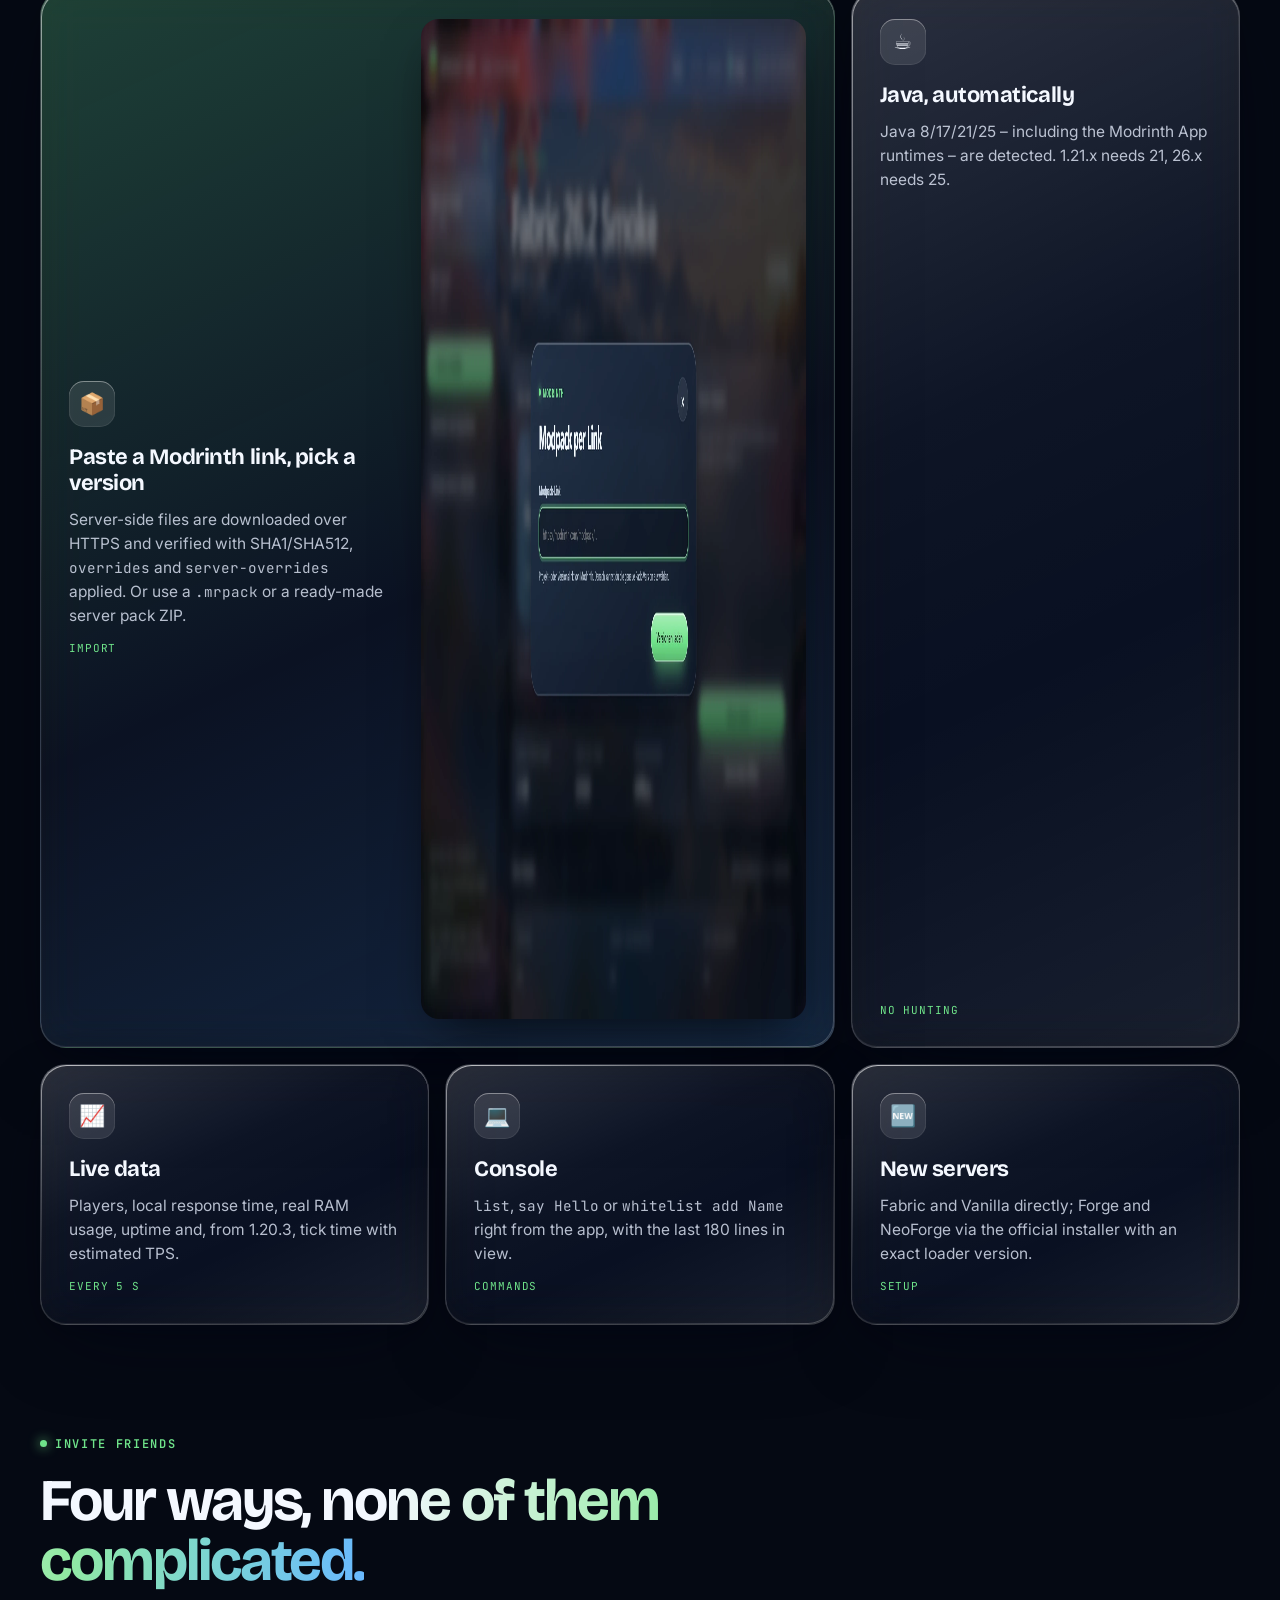
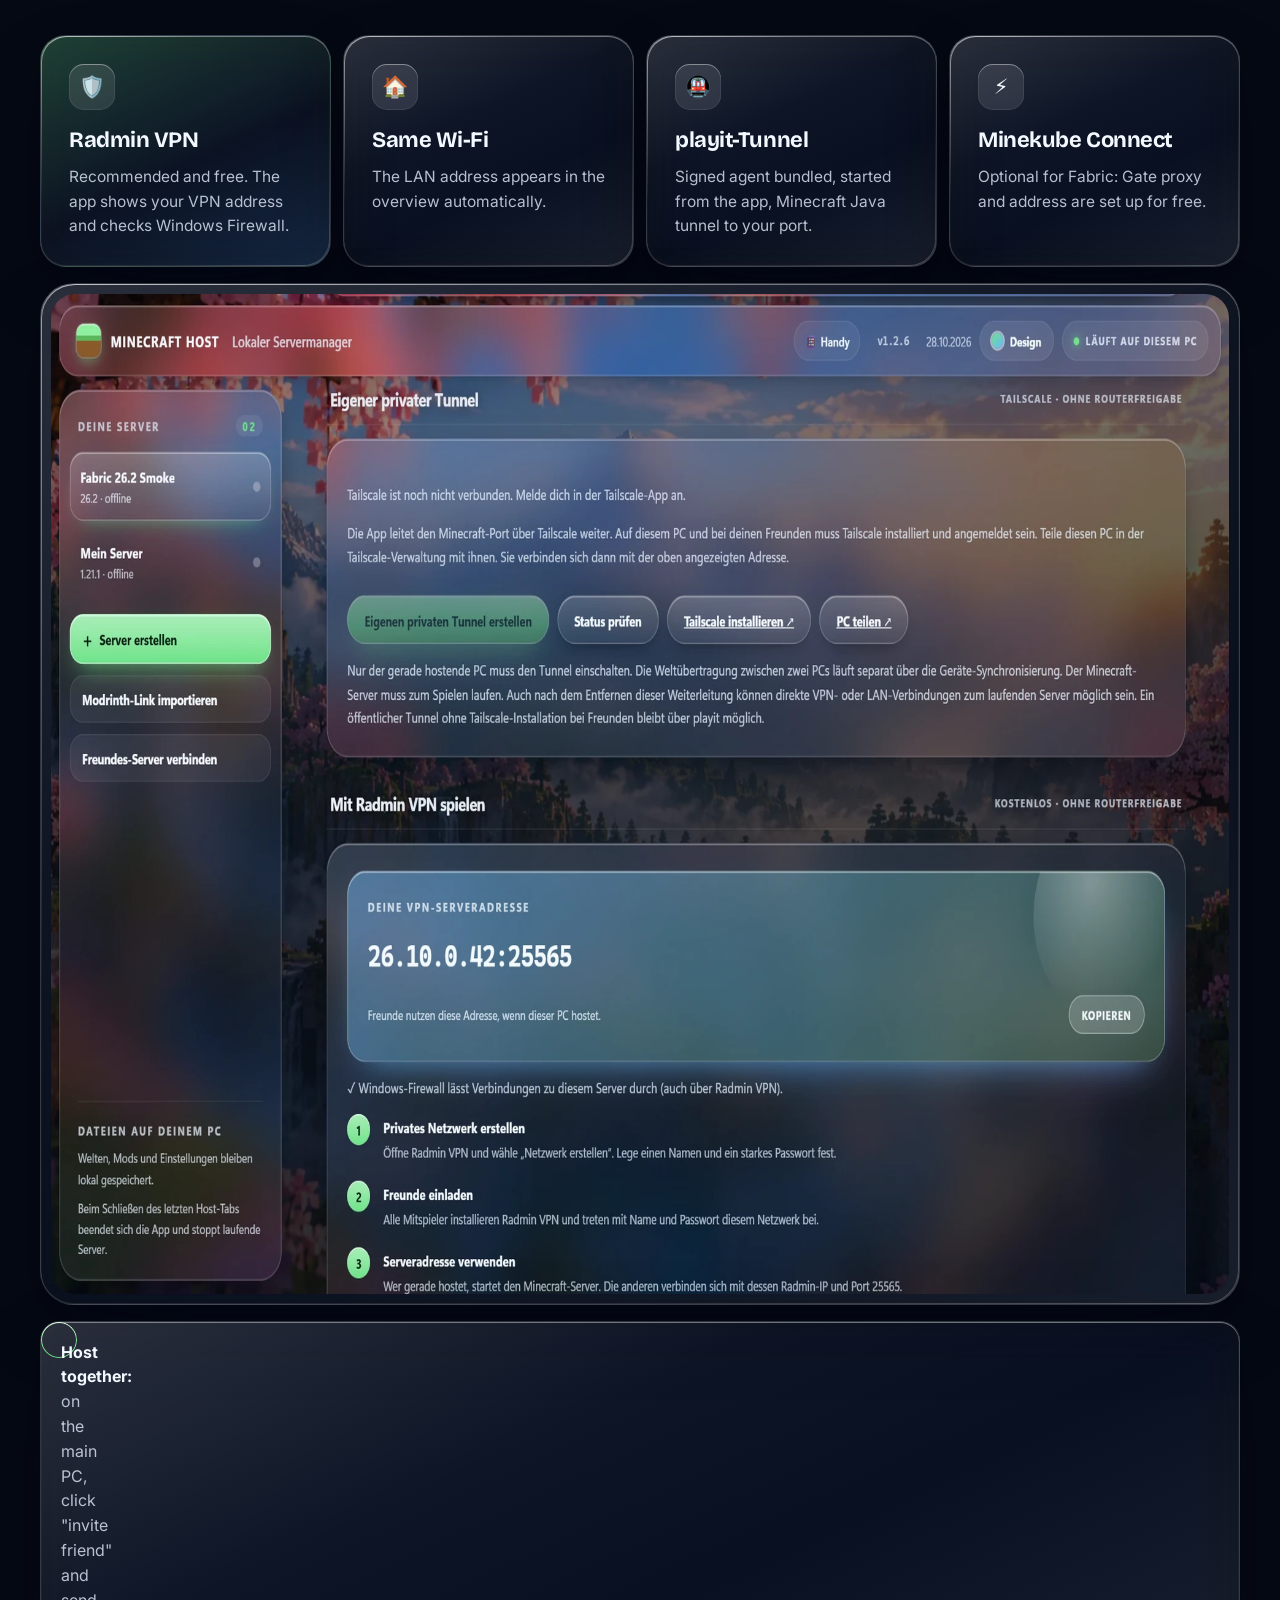
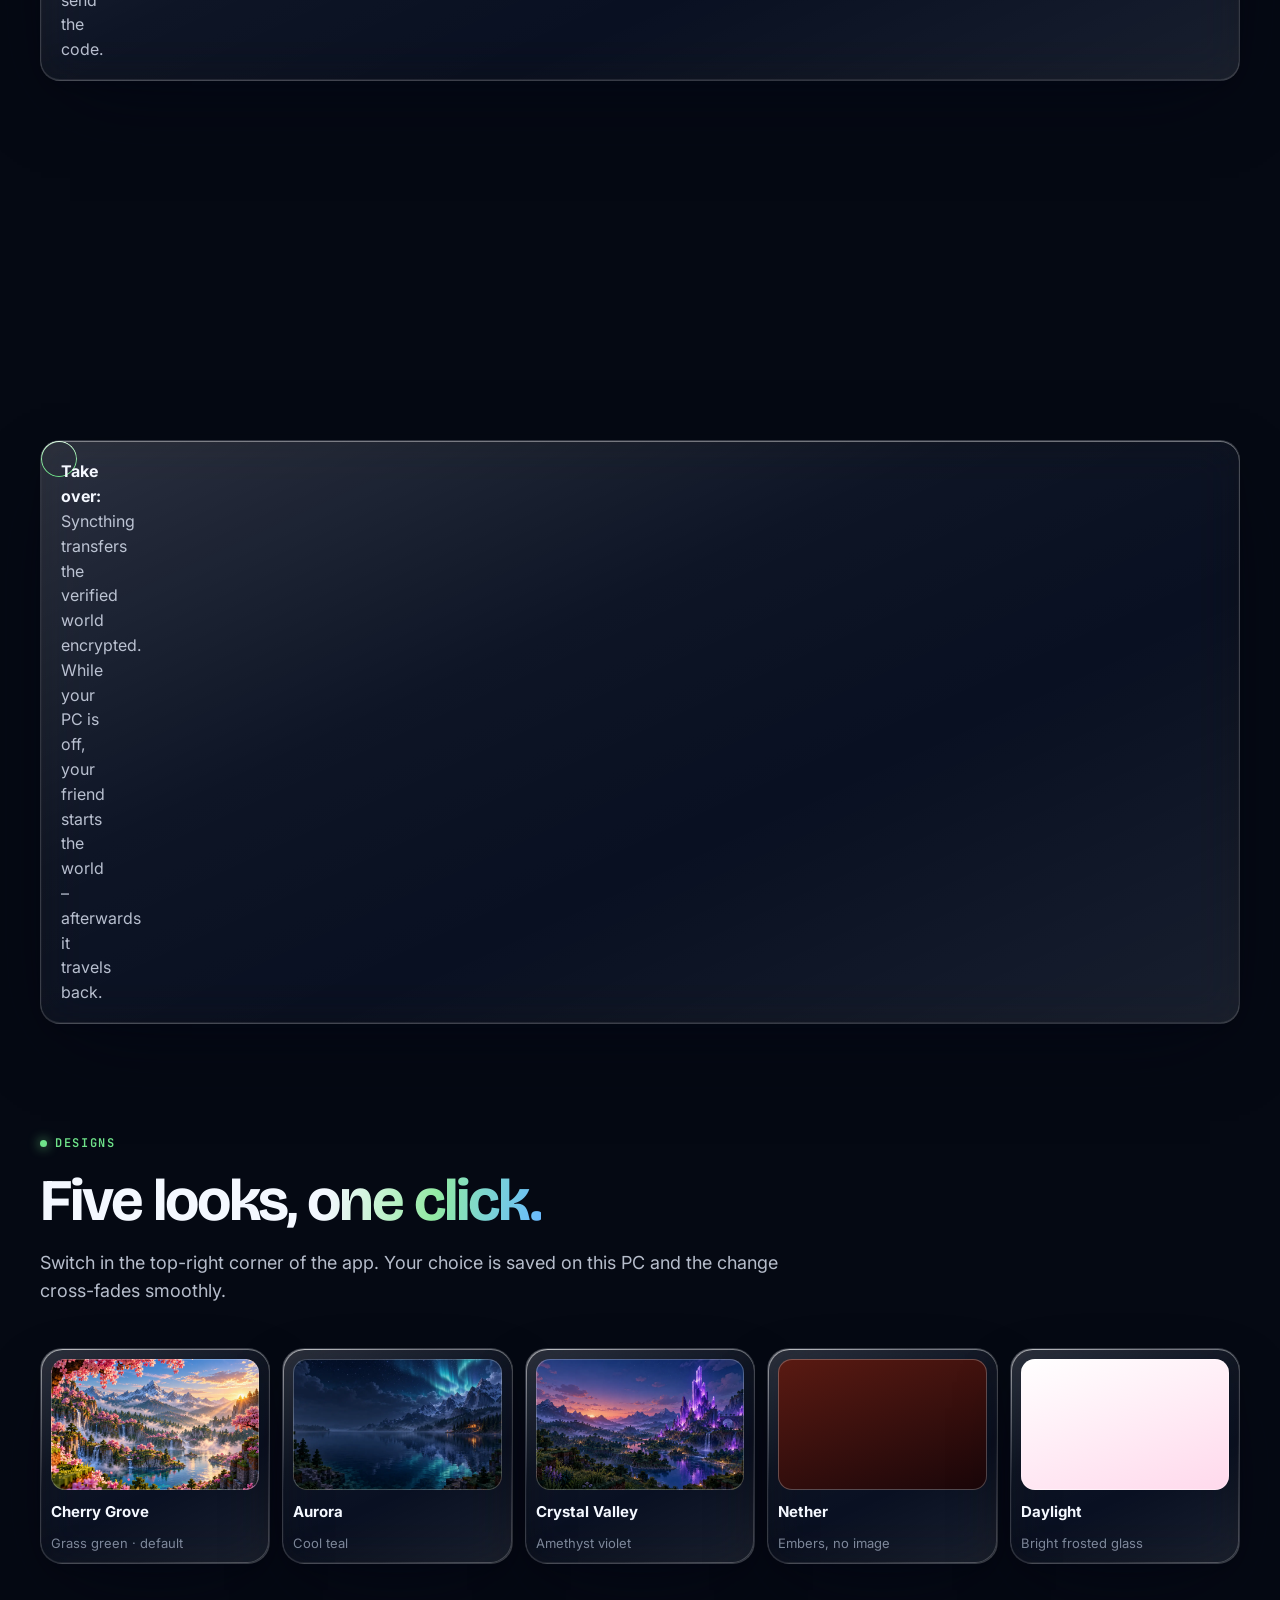
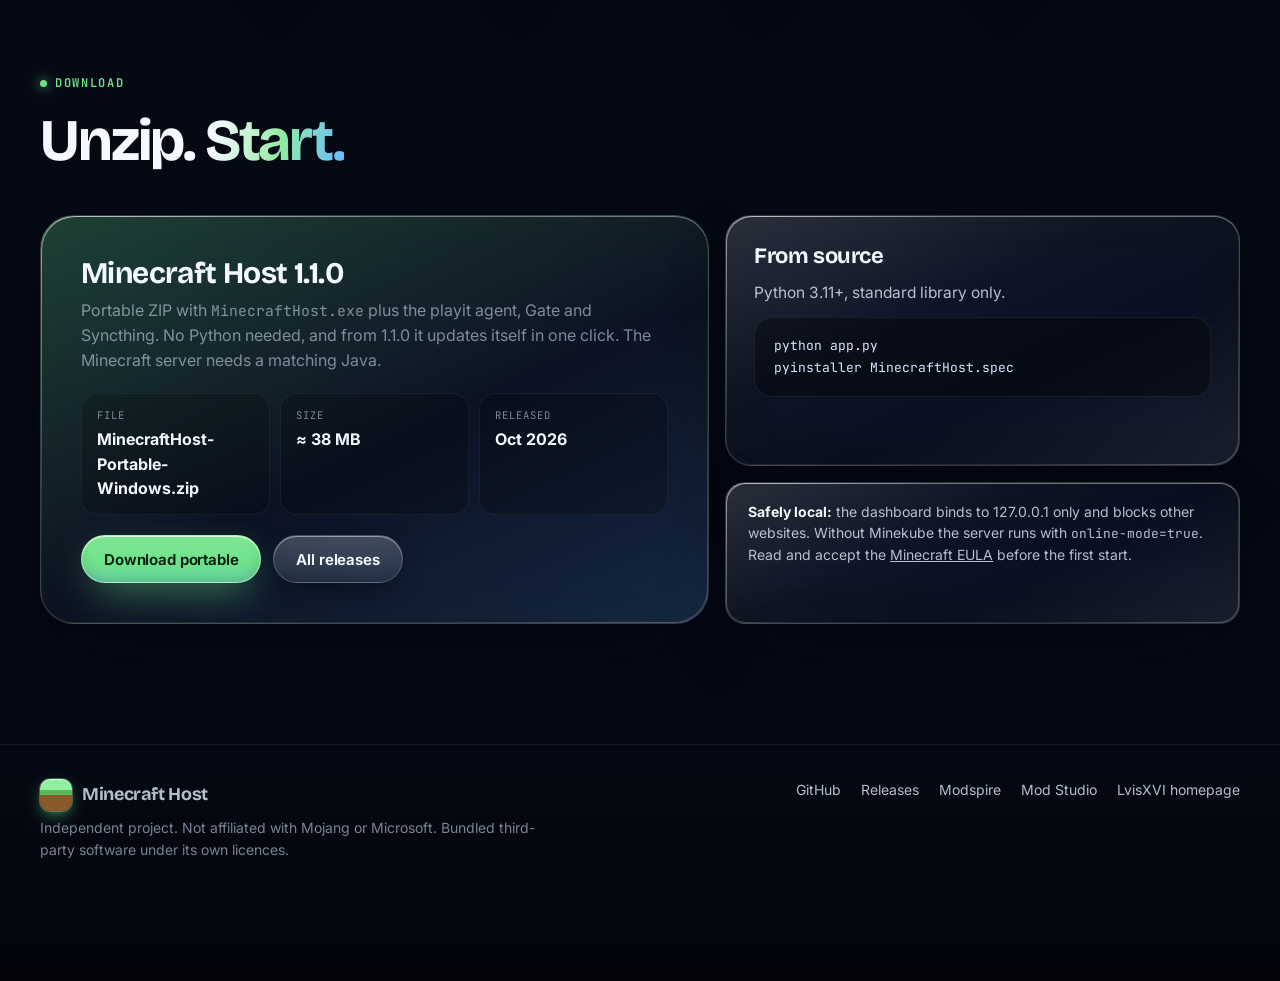
==== commit 8fcff722: "docs: sharp preview video and screenshots, music only on demand" ====
--- a/docs/index.html
+++ b/docs/index.html
@@ -107,7 +107,7 @@
         <p>Real screens from the Windows app in the Polarlicht glass design.</p>
       </div>
       <figure class="card glass tint" data-reveal style="margin:0;padding:14px">
-        <img src="media/minecraft-host-live-demo.webp" width="1280" height="800" loading="lazy" alt="Live demo of Minecraft Host: server overview, design switch and the Create server dialog" style="display:block;width:100%;height:auto;border-radius:18px">
+        <video autoplay muted loop playsinline preload="metadata" width="1440" height="900" poster="media/minecraft-host-demo-poster.jpg" aria-label="Live demo of Minecraft Host: server overview, design switch, the Create server dialog and the Modrinth import" style="display:block;width:100%;height:auto;border-radius:18px"><source src="media/minecraft-host-demo.webm" type="video/webm"><source src="media/minecraft-host-demo.mp4" type="video/mp4"></video>
         <figcaption class="muted" style="padding:12px 6px 0">Recorded from the real app: server overview, design switch and the Create server dialog. Addresses are blurred.</figcaption>
       </figure>
     </section>
--- a/docs/liquid.css
+++ b/docs/liquid.css
@@ -58,8 +58,8 @@
 .lg-scene::after {
   content: ""; position: absolute; inset: 0;
   background:
-    radial-gradient(120% 80% at 50% 0%, transparent 0 30%, rgba(4, 8, 20, .55) 70%),
-    linear-gradient(180deg, rgba(5, 9, 19, .25) 0%, rgba(5, 9, 19, .55) 45%, rgba(5, 9, 19, .9) 100%);
+    radial-gradient(120% 80% at 50% 0%, transparent 0 30%, rgba(4, 8, 20, .3) 70%),
+    linear-gradient(180deg, rgba(5, 9, 19, .12) 0%, rgba(5, 9, 19, .28) 45%, rgba(5, 9, 19, .6) 100%);
 }
 
 
@@ -390,6 +390,32 @@
   .glass, .btn { background: rgba(18, 26, 44, .92); }
 }
 
+/* Music controls and narrow-screen overflow fixes (2026-10-28). */
+.music-player { max-height: calc(100dvh - 24px - env(safe-area-inset-bottom)); display: flex; flex-direction: column; }
+.music-player__toggle { flex-shrink: 0; }
+.music-player__panel { min-height: 0; overflow-y: auto; overscroll-behavior: contain; }
+.music-player__panel[hidden] { display: none; }
+.music-player__meta { flex-wrap: wrap; }
+.music-player__label { min-width: 0; }
+.music-player__toggle:focus-visible { outline-offset: -4px; }
+.music-player__toggle:disabled { cursor: not-allowed; opacity: .65; }
+.music-player--ambient.is-open { width: min(250px, calc(100vw - 36px)); }
+.music-player--ambient .music-player__icon { opacity: .7; }
+.music-player--ambient.is-playing .music-player__icon { opacity: 1; }
+.download, .dl-main, .dl-side { min-width: 0; }
+.dl-main > *, .dl-side > * { min-width: 0; overflow-wrap: anywhere; }
+.dl-main .btn { max-width: 100%; white-space: normal; text-align: center; }
+@media (max-width: 1080px) {
+  .download { grid-template-columns: minmax(0, 1fr); }
+  .lg-nav.open { max-height: calc(100dvh - 28px); overflow-y: auto; overscroll-behavior: contain; }
+}
+@media (max-width: 480px) {
+  .music-player--ambient.is-open { width: 56px; border-radius: 18px; }
+  .music-player--ambient.is-open .music-player__toggle { min-height: 54px; justify-content: center; padding: 7px; }
+  .music-player--ambient.is-open .music-player__label { display: none; }
+  .dl-main { padding: 22px; }
+}
+
 /* Living backgrounds (living-bg.js) */
 .living { background-size: cover; background-position: center 42%; }
 .living > canvas { position: absolute; inset: 0; width: 100%; height: 100%; display: block; }
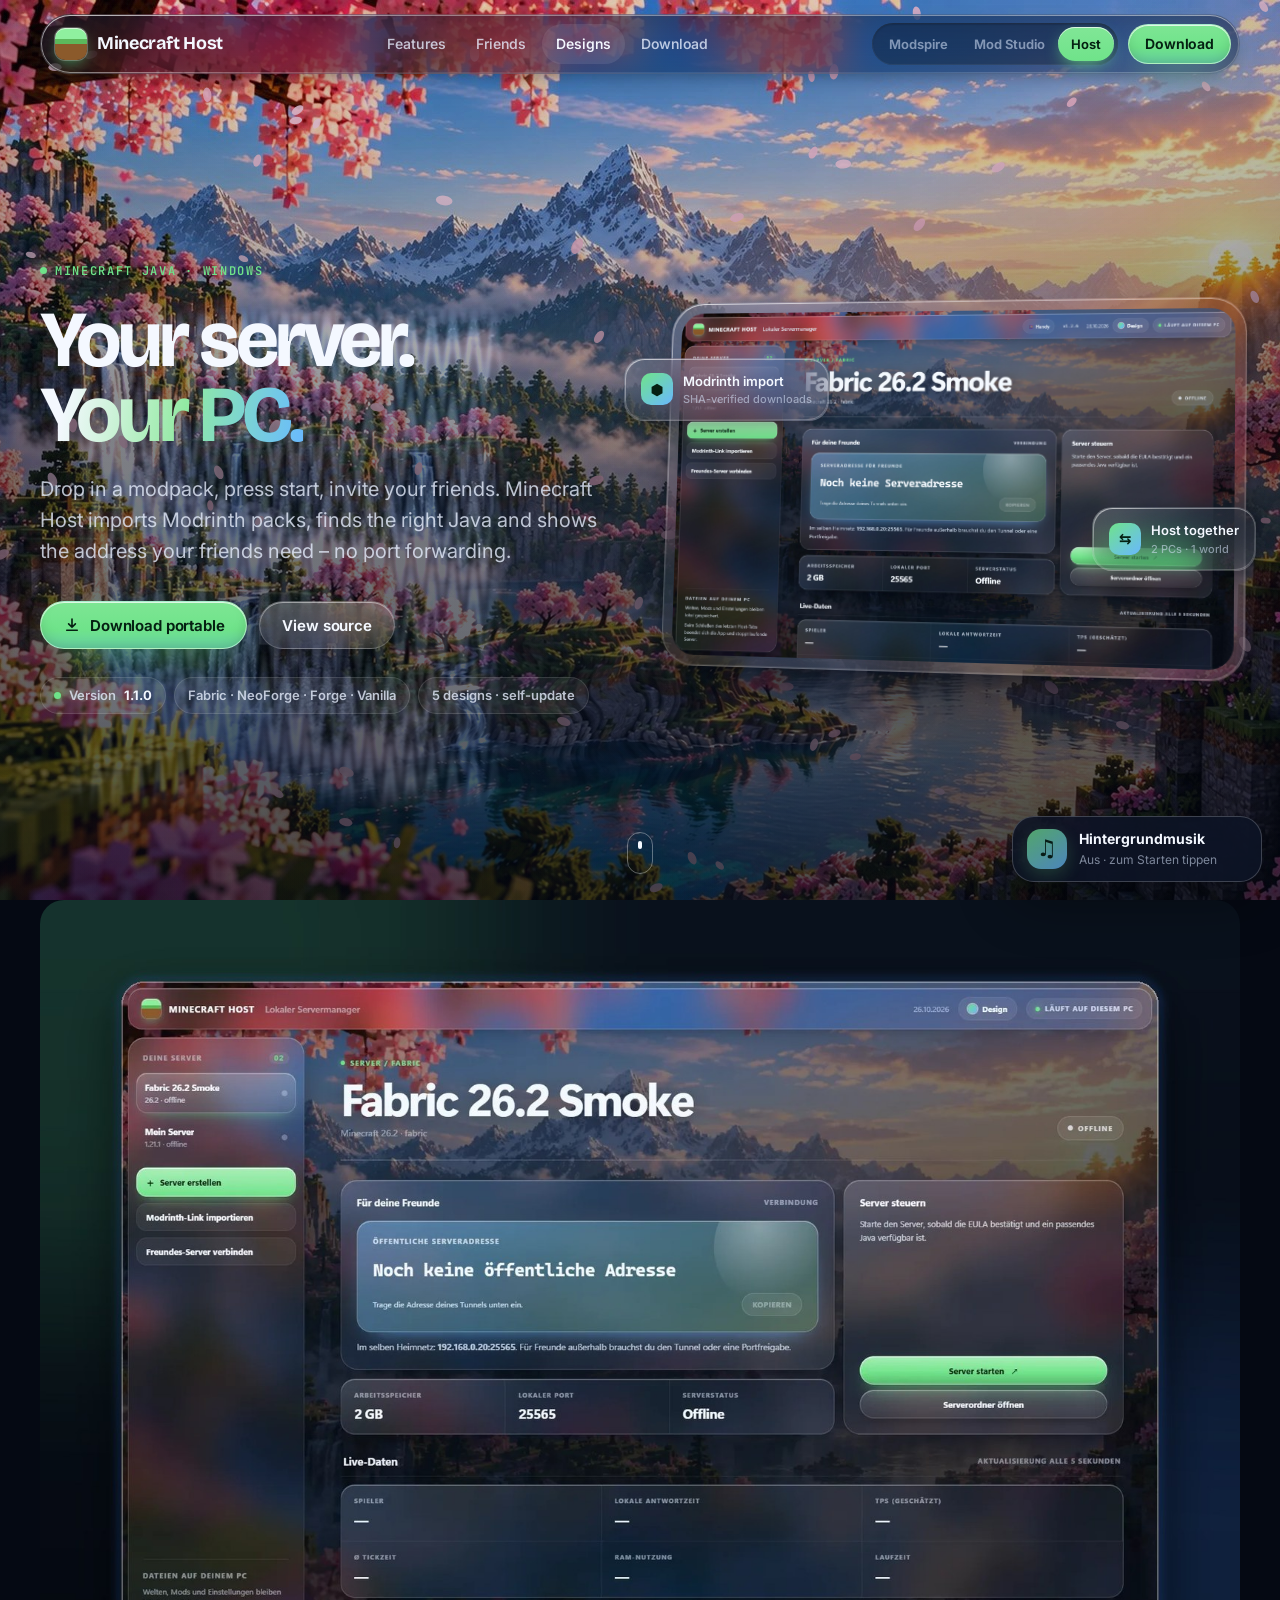
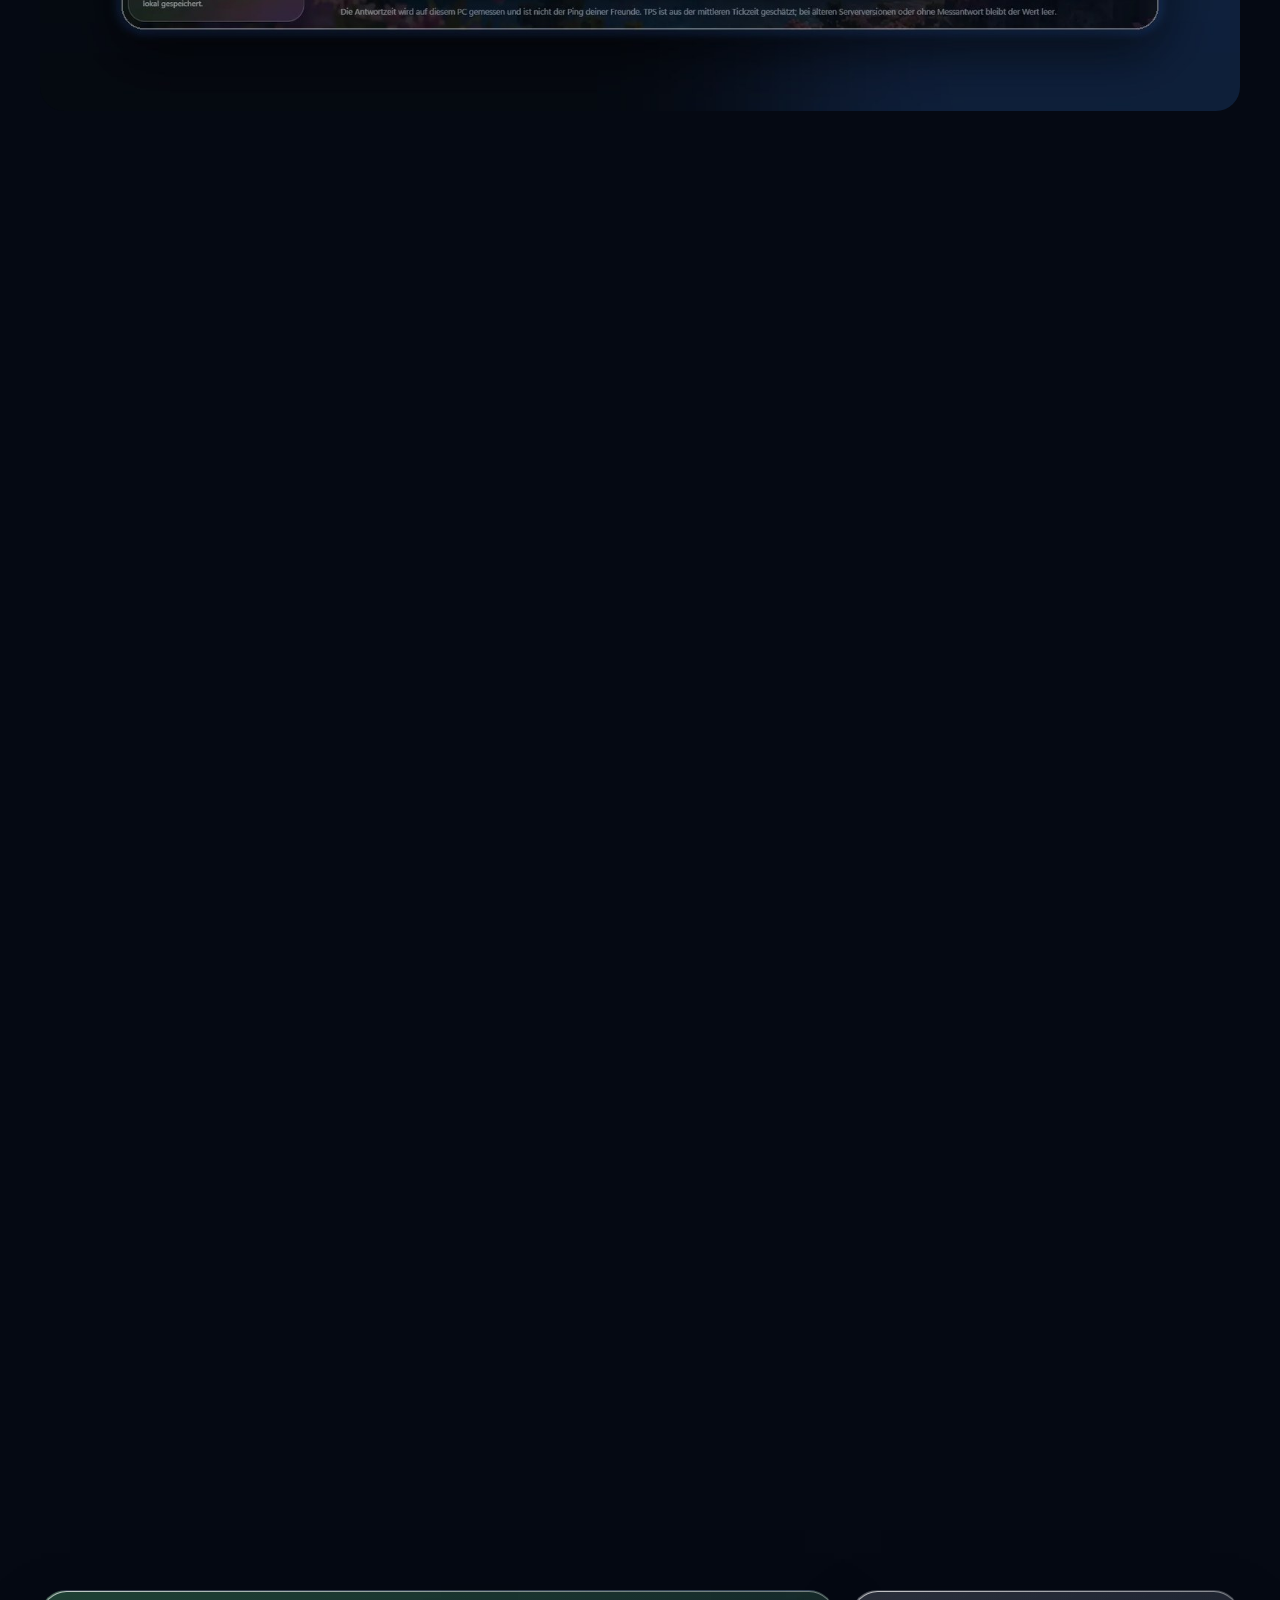
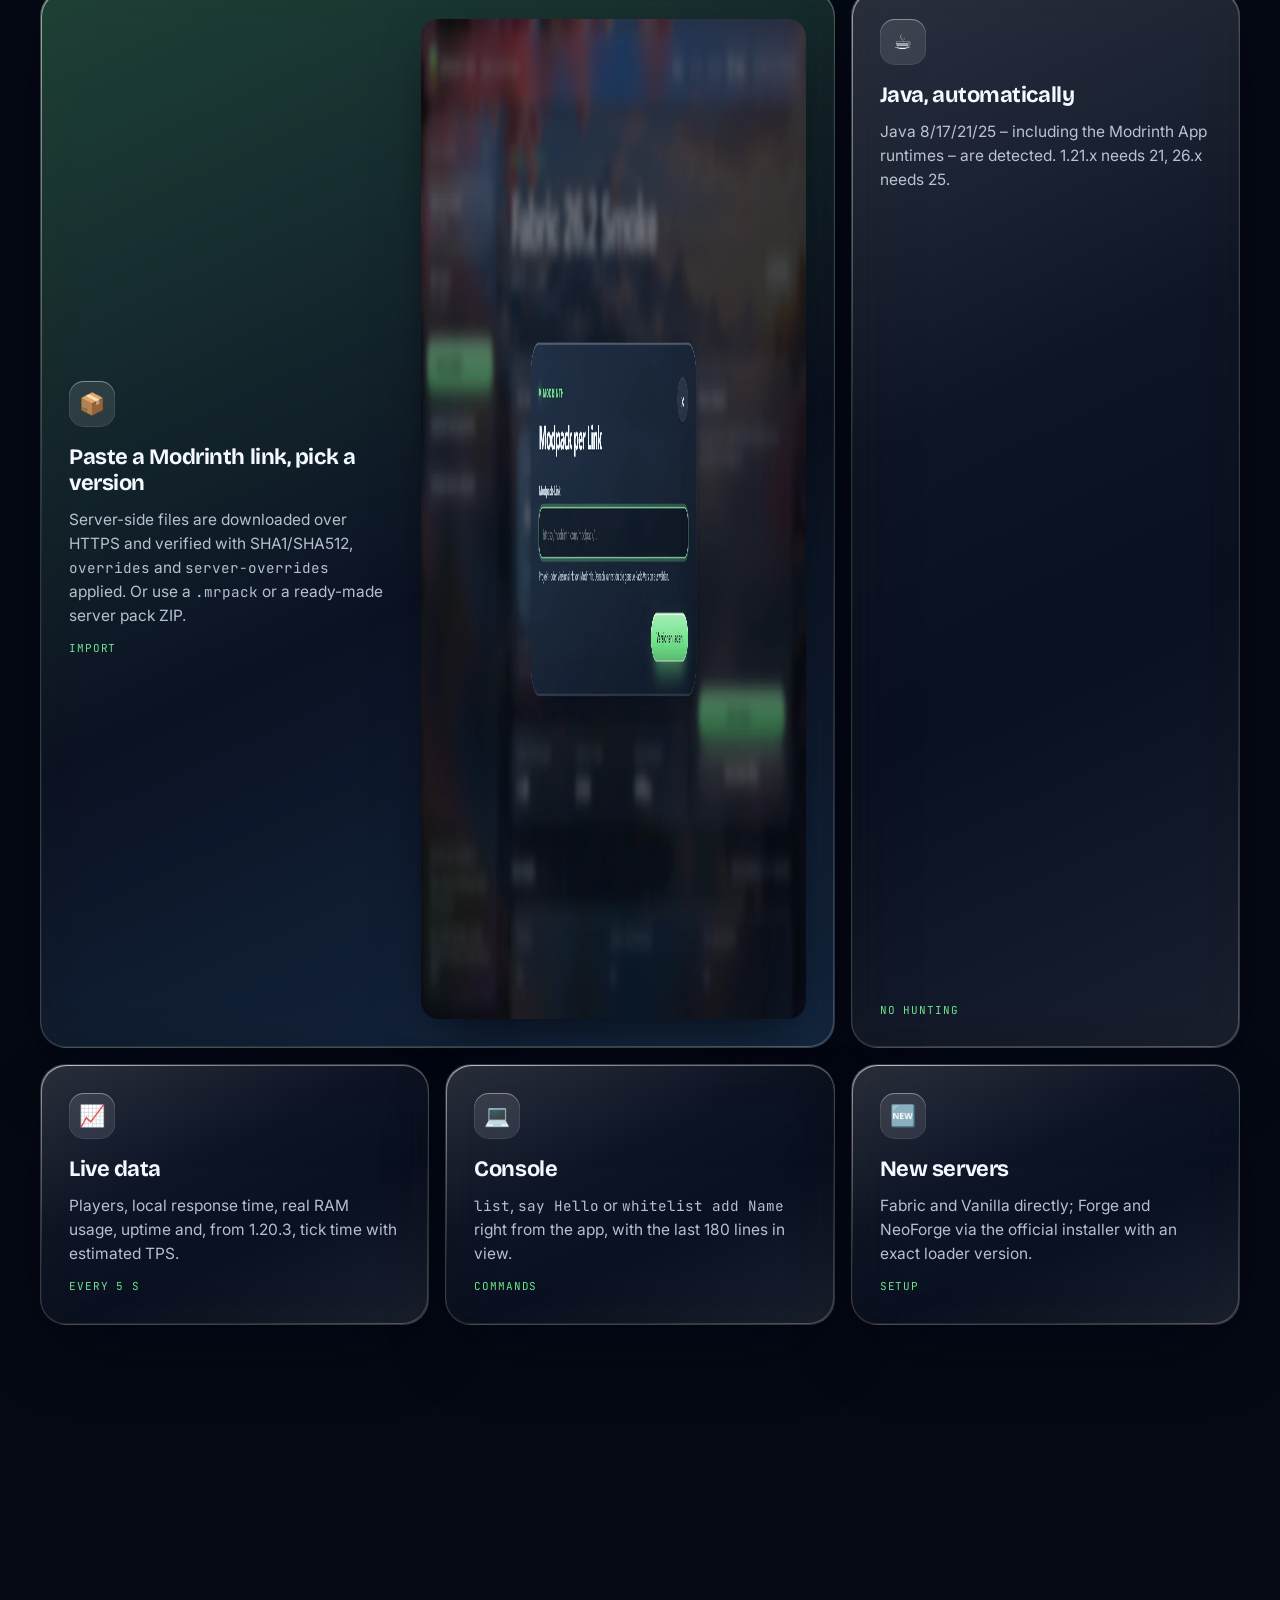
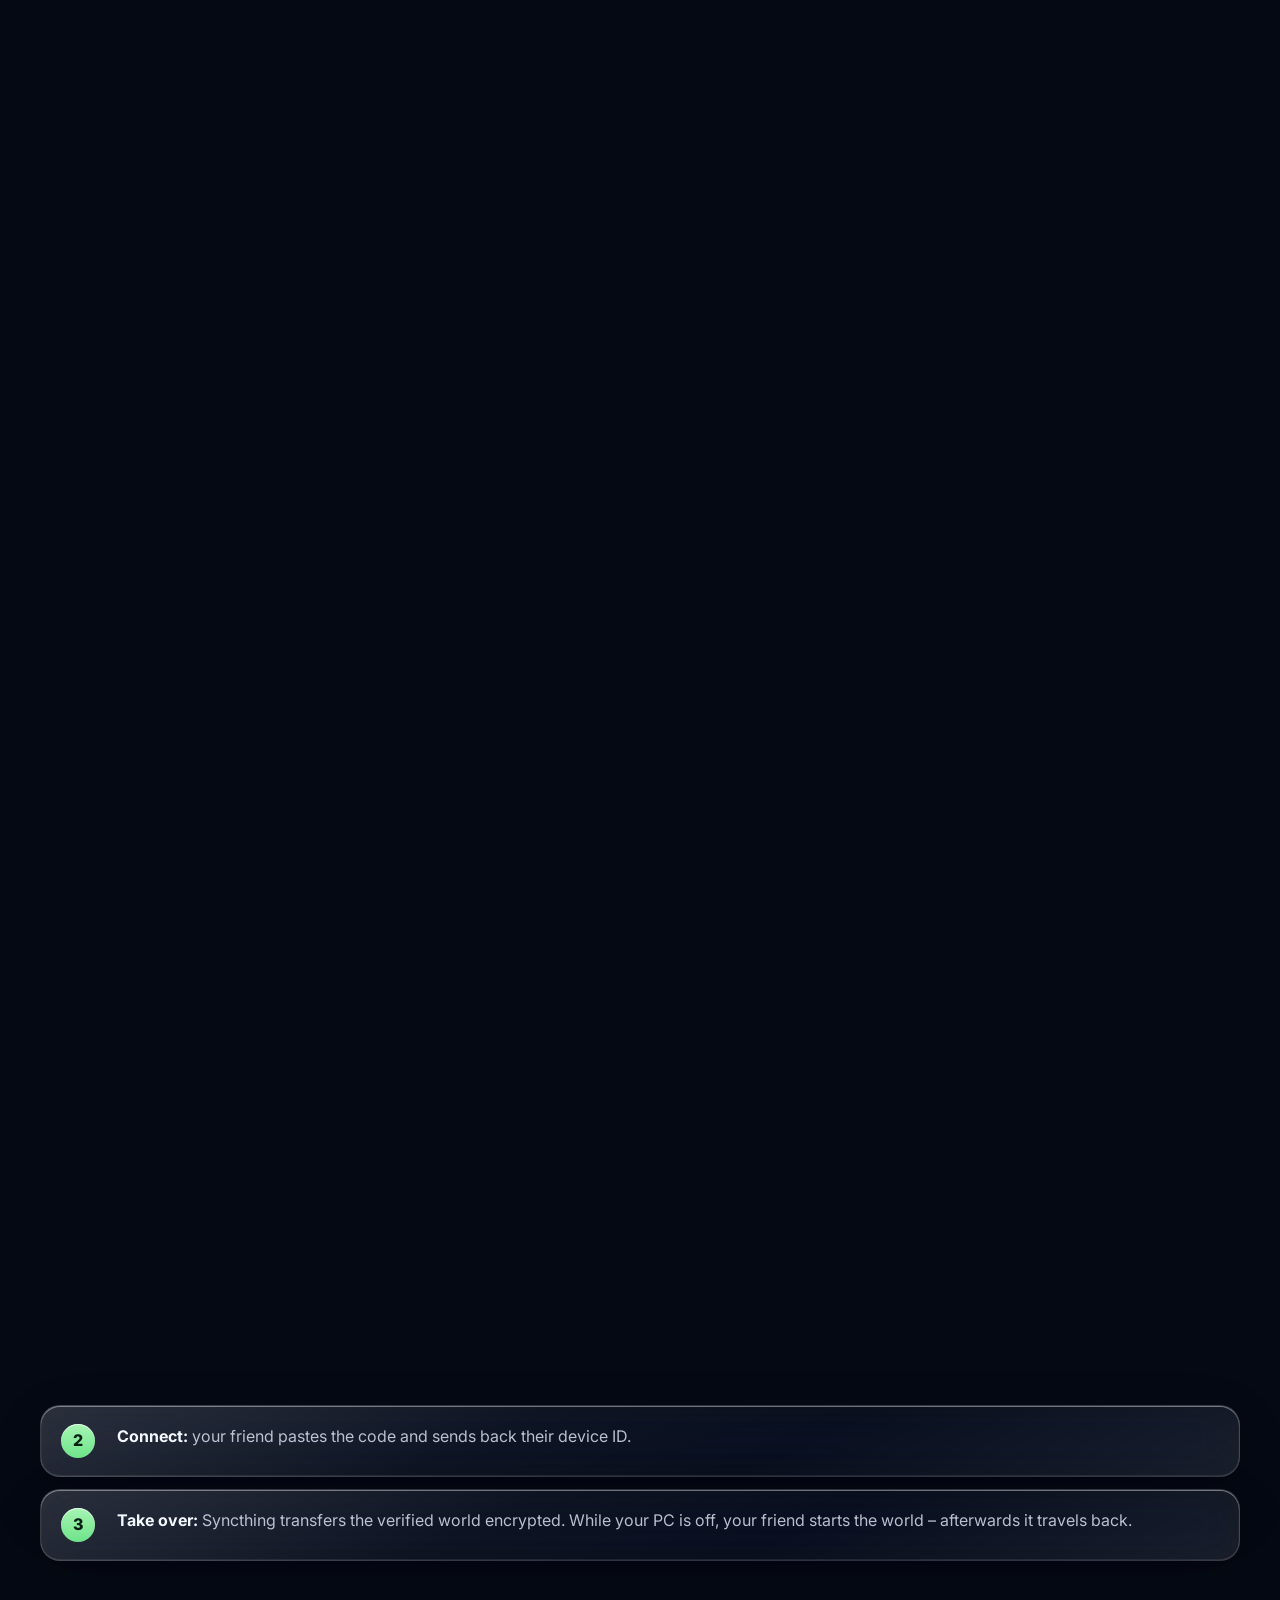
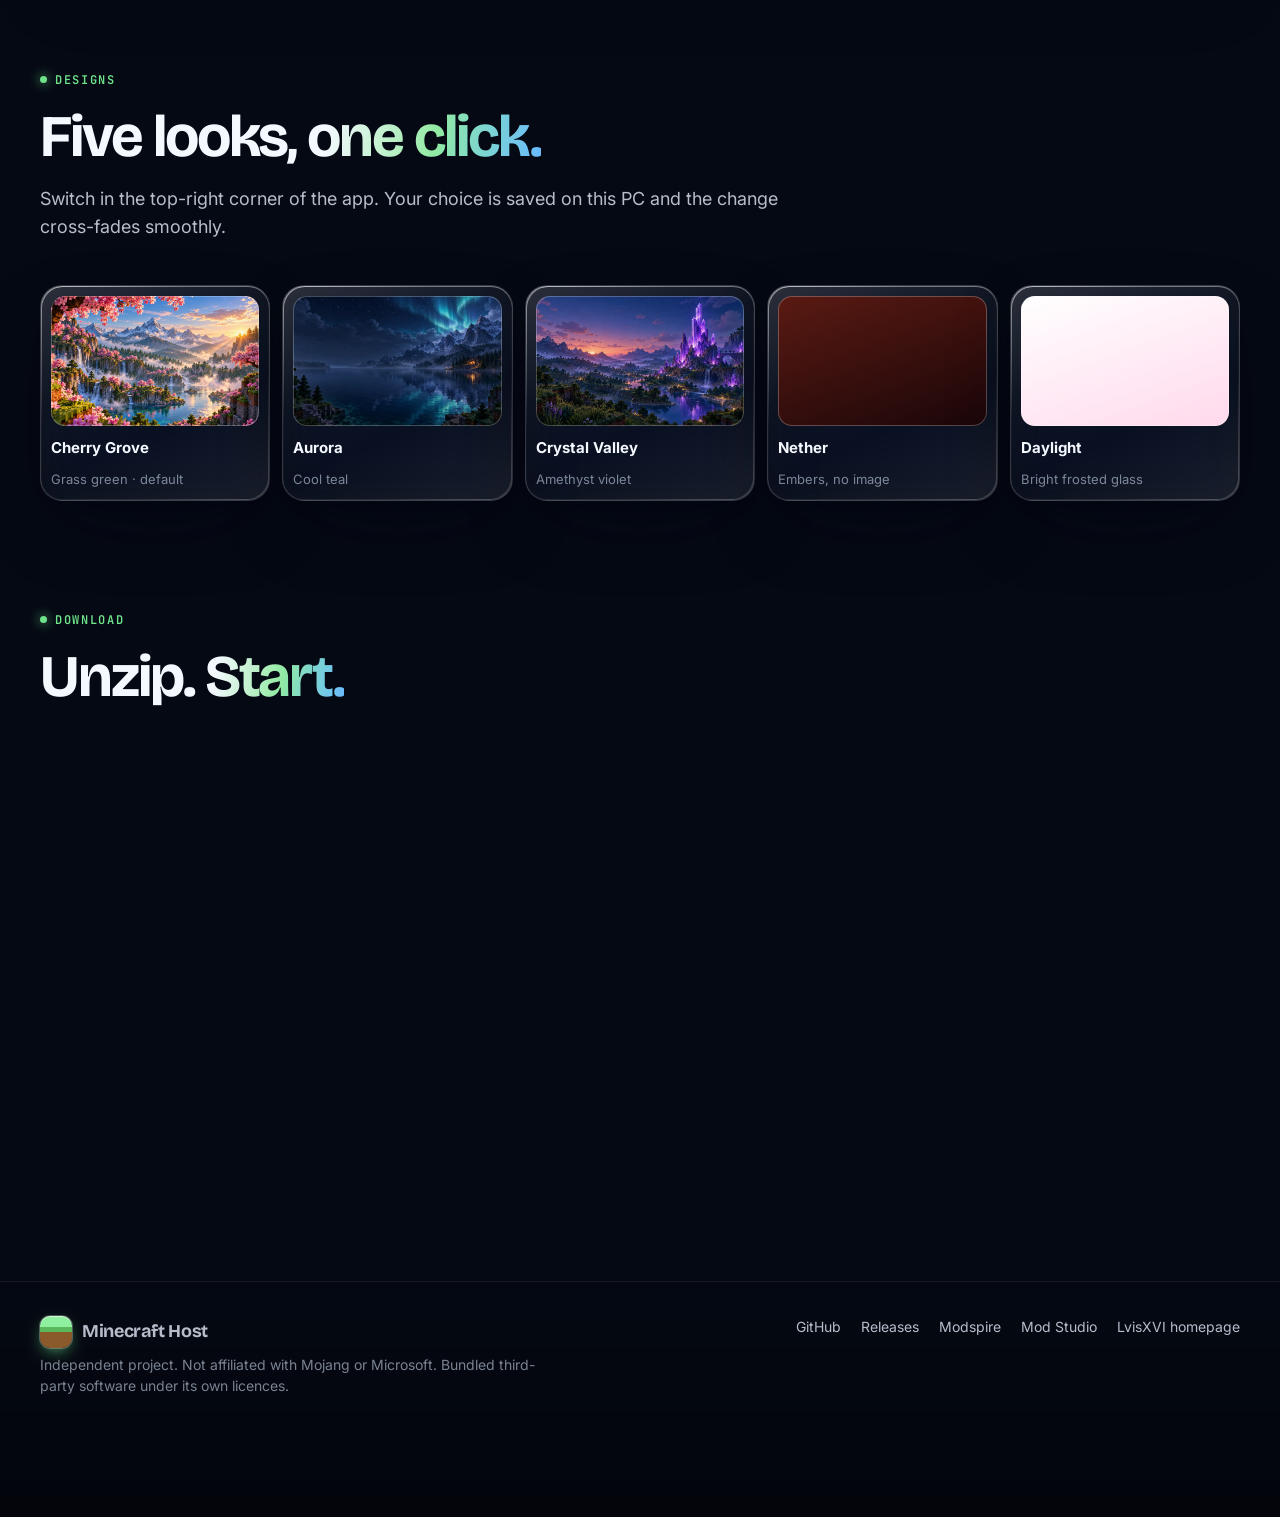
==== commit e4259f6a: "Host: fix the numbered steps squeezed into a narrow column The glass effect pseudo-element took the " ====
--- a/docs/index.html
+++ b/docs/index.html
@@ -34,7 +34,7 @@
     .ways .card { min-height: 0; }
     .steps { counter-reset: s; list-style: none; padding: 0; margin: 0; display: grid; gap: 12px; }
     .steps li { counter-increment: s; display: grid; grid-template-columns: 40px 1fr; gap: 16px; padding: 18px 20px; border-radius: 20px; color: var(--ink-2); }
-    .steps li::before { content: counter(s); width: 34px; height: 34px; border-radius: 50%; display: grid; place-items: center; font-weight: 800; color: var(--accent-ink); background: linear-gradient(180deg, #a6f5b3, var(--accent)); box-shadow: inset 0 1px 0 rgba(255,255,255,.7); }
+    .steps li::before { content: counter(s); position: static; inset: auto; z-index: auto; padding: 0; -webkit-mask: none; mask: none; width: 34px; height: 34px; border-radius: 50%; display: grid; place-items: center; font-weight: 800; color: var(--accent-ink); background: linear-gradient(180deg, #a6f5b3, var(--accent)); box-shadow: inset 0 1px 0 rgba(255,255,255,.7); }
     .steps b { color: var(--ink); }
     @media (max-width: 1080px) { .designs { grid-template-columns: repeat(3, minmax(0, 1fr)); } .ways { grid-template-columns: 1fr 1fr; } }
     @media (max-width: 720px) { .designs { grid-template-columns: 1fr 1fr; } .ways { grid-template-columns: 1fr; } }
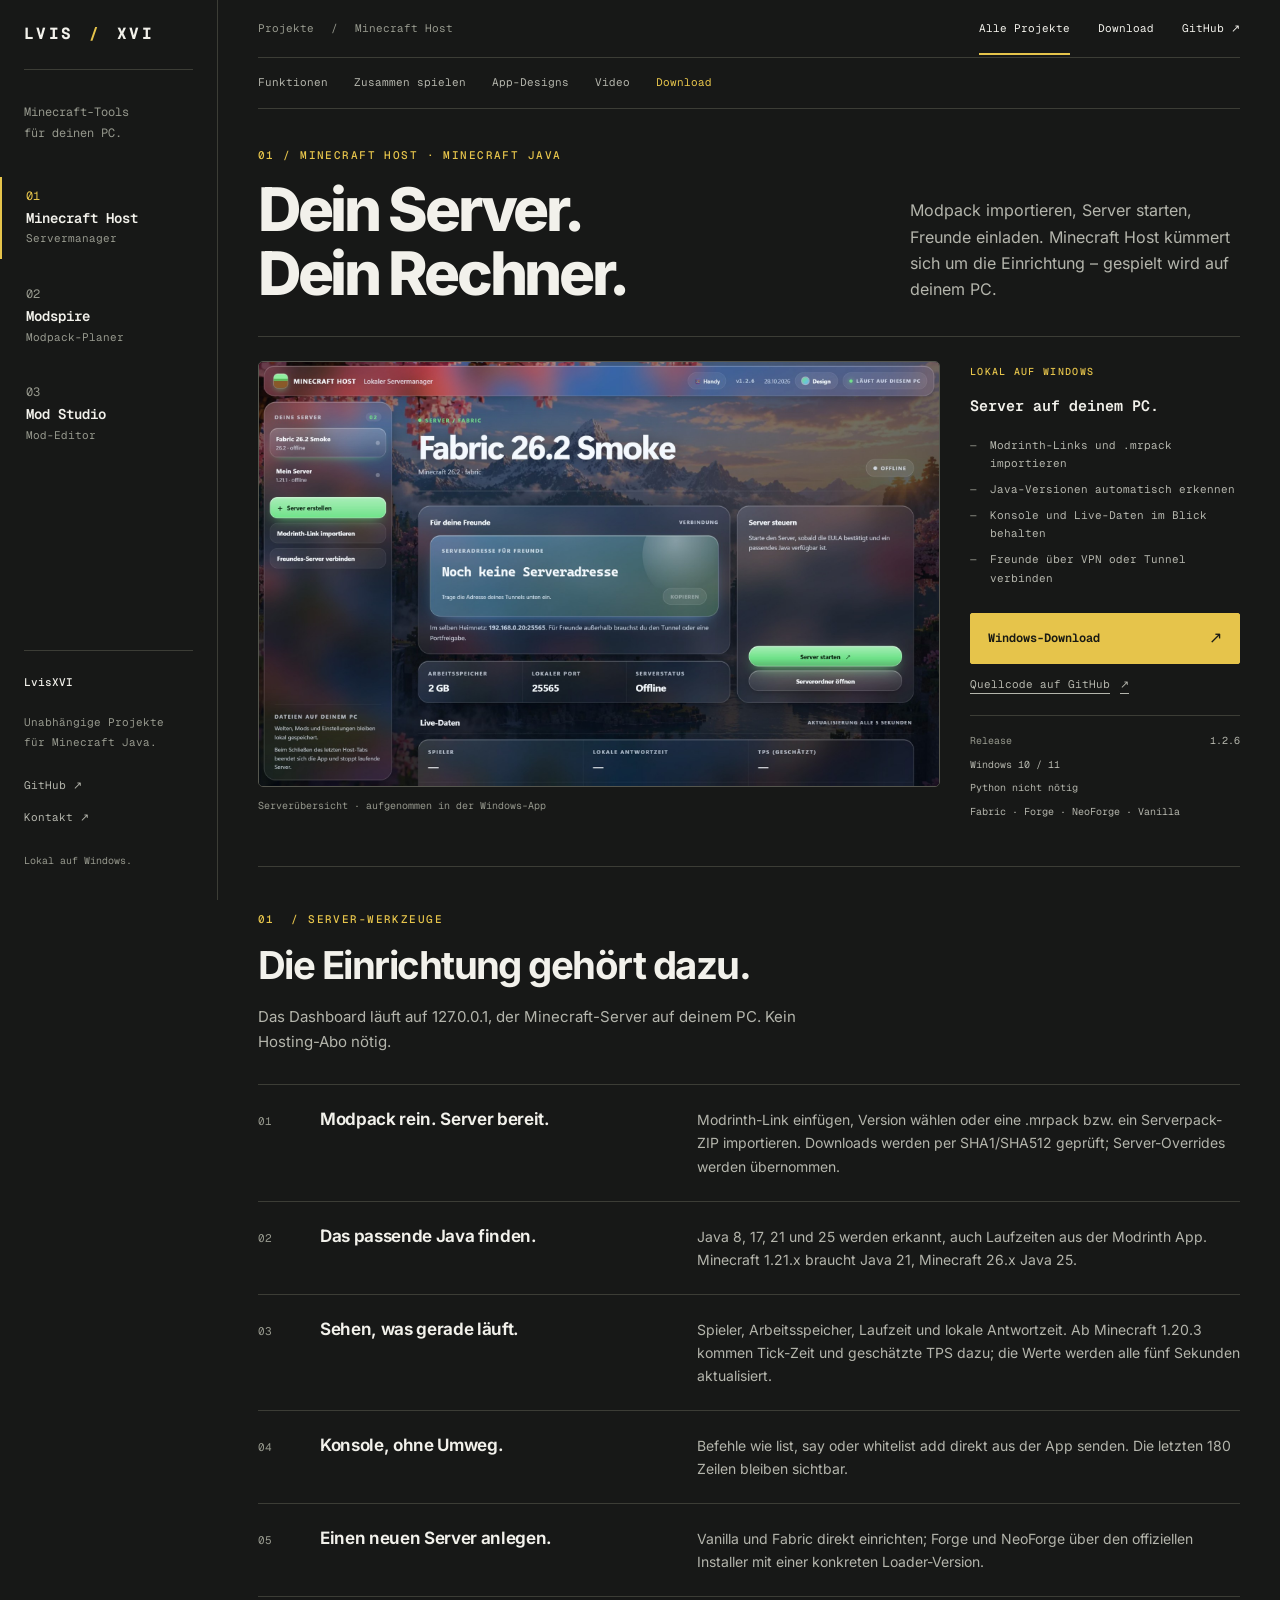
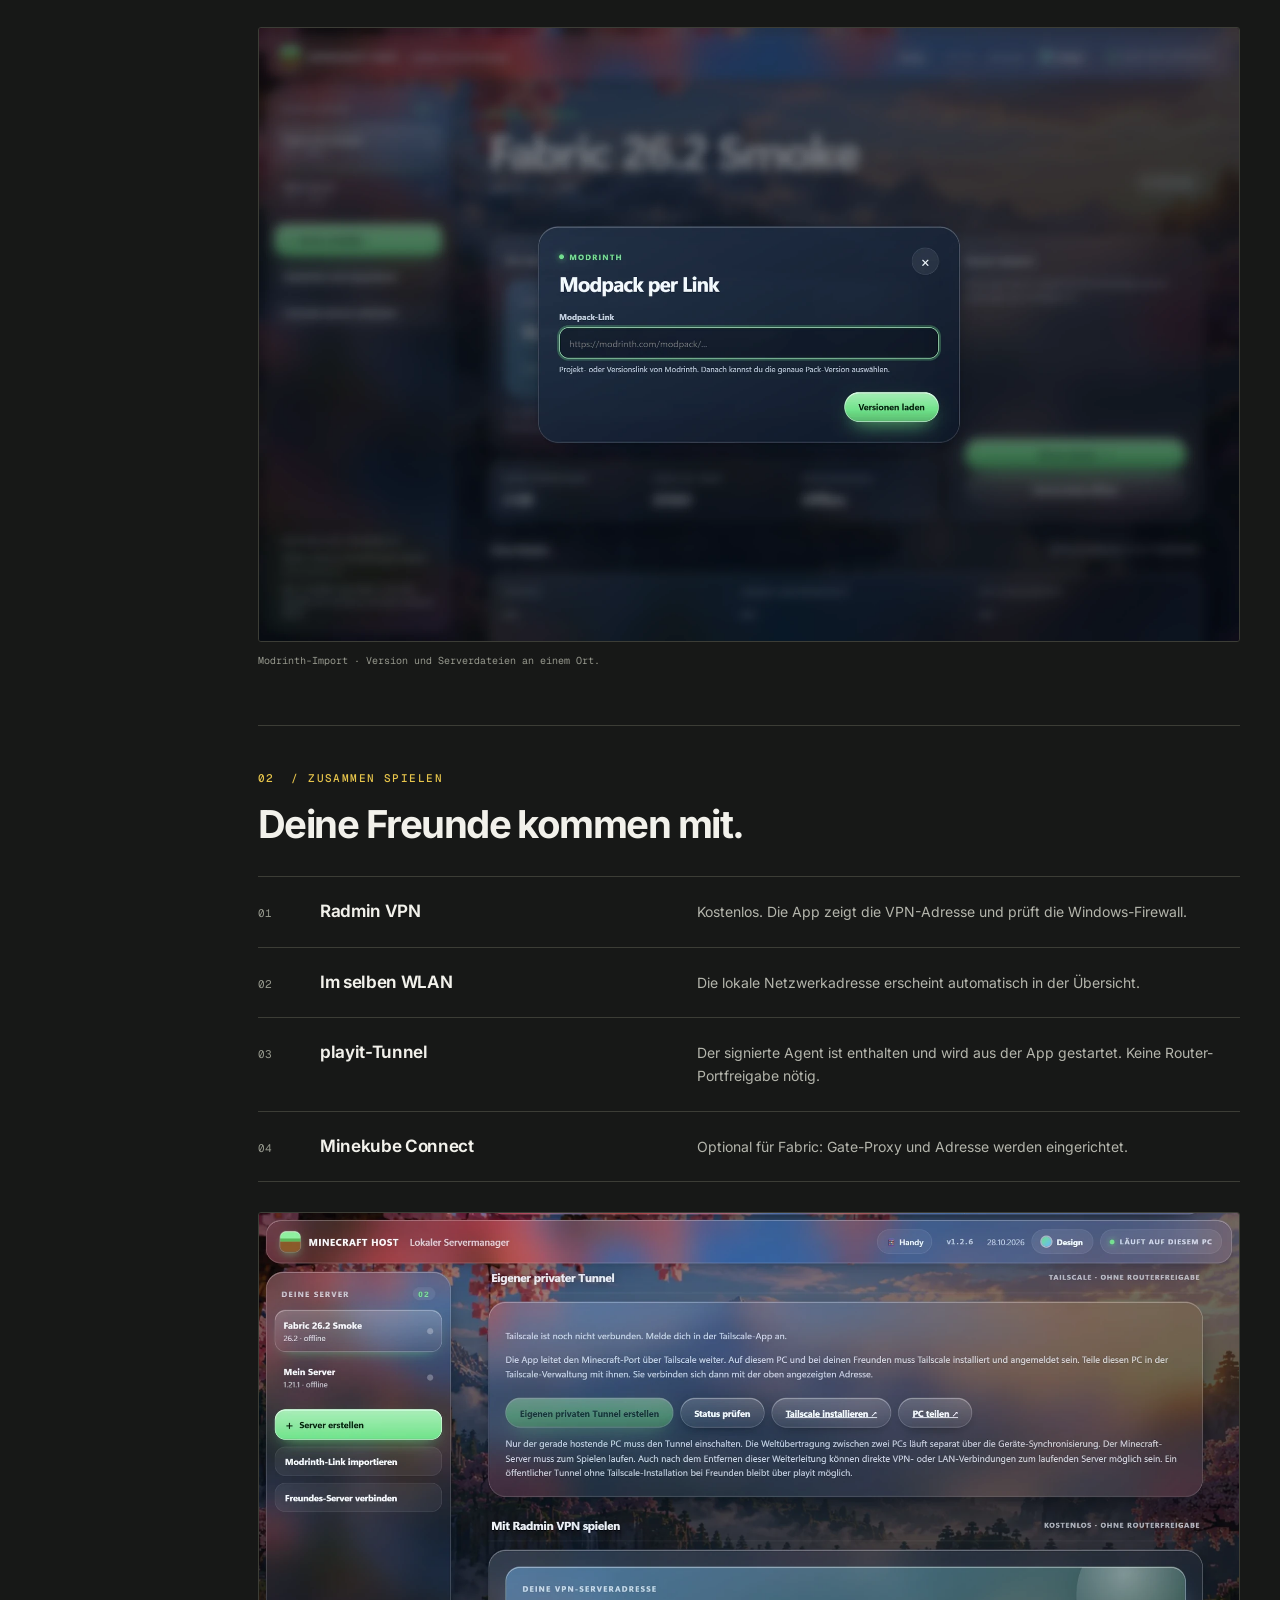
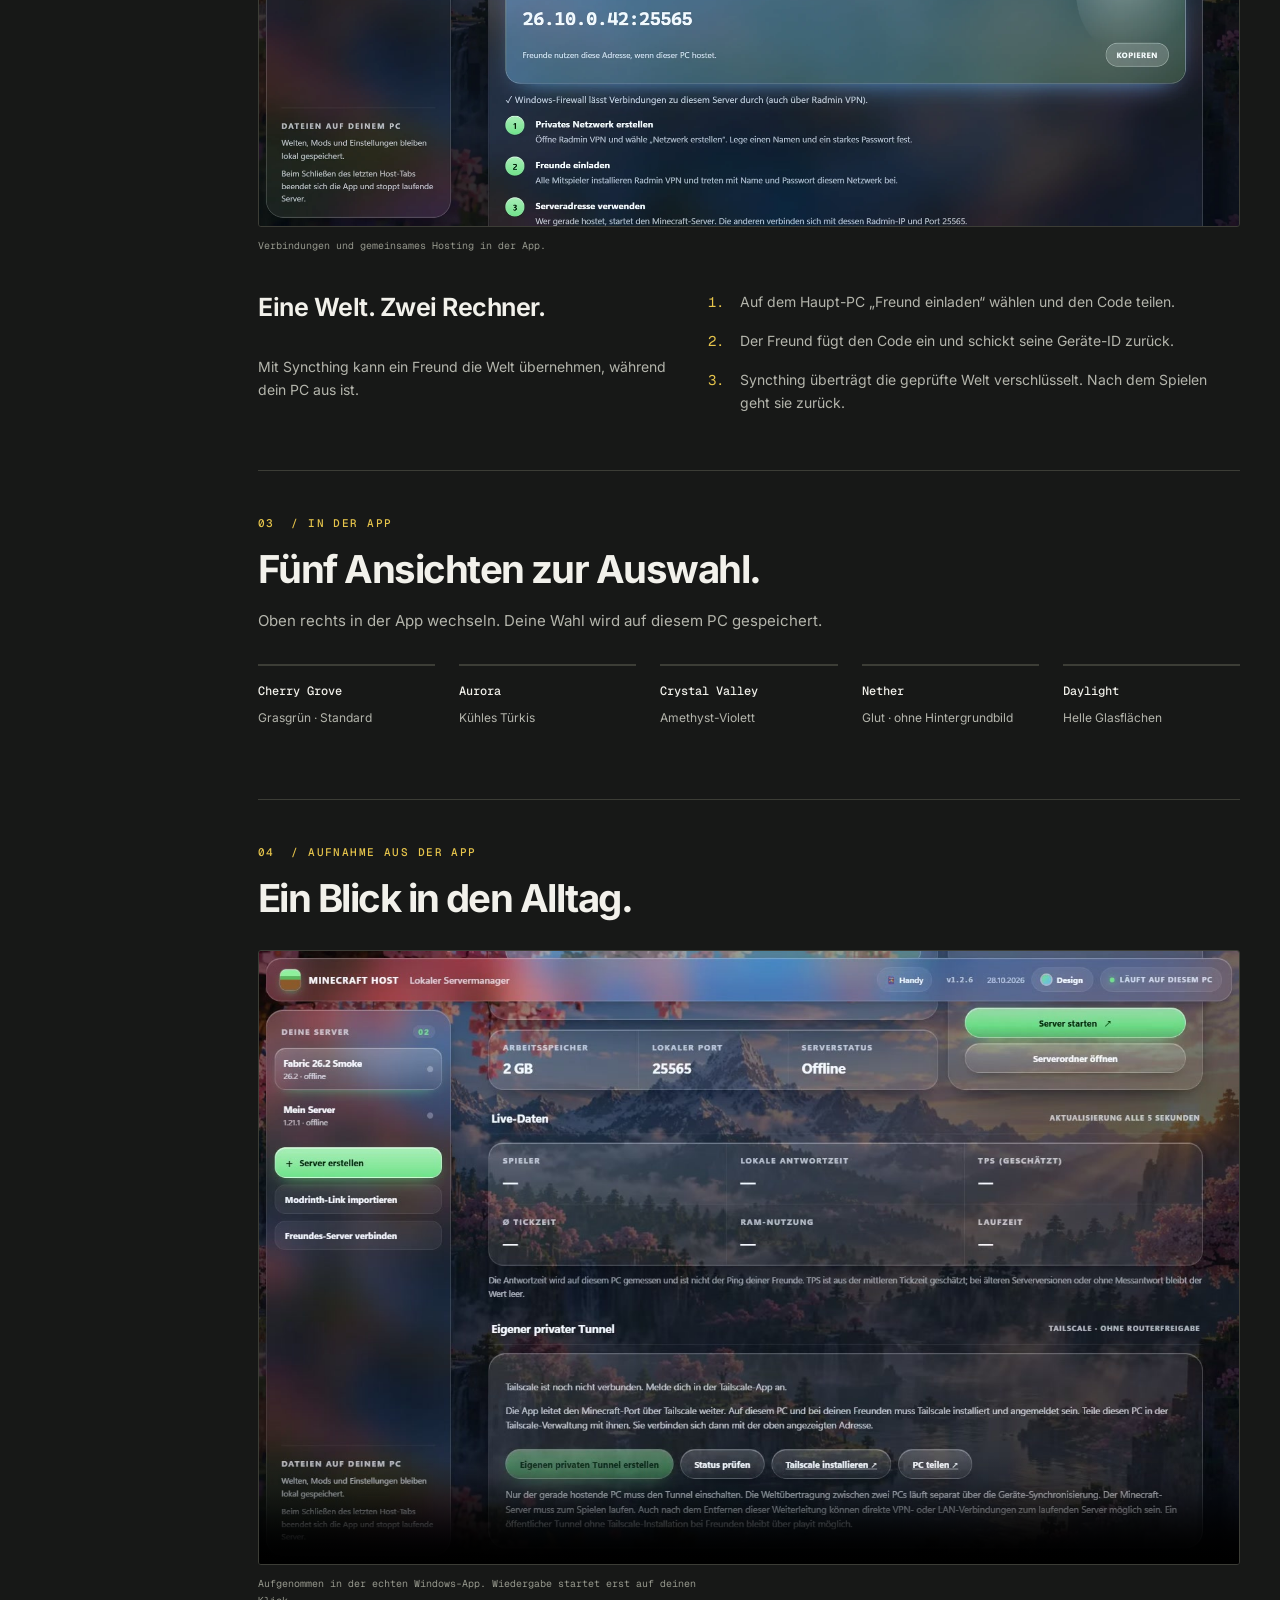
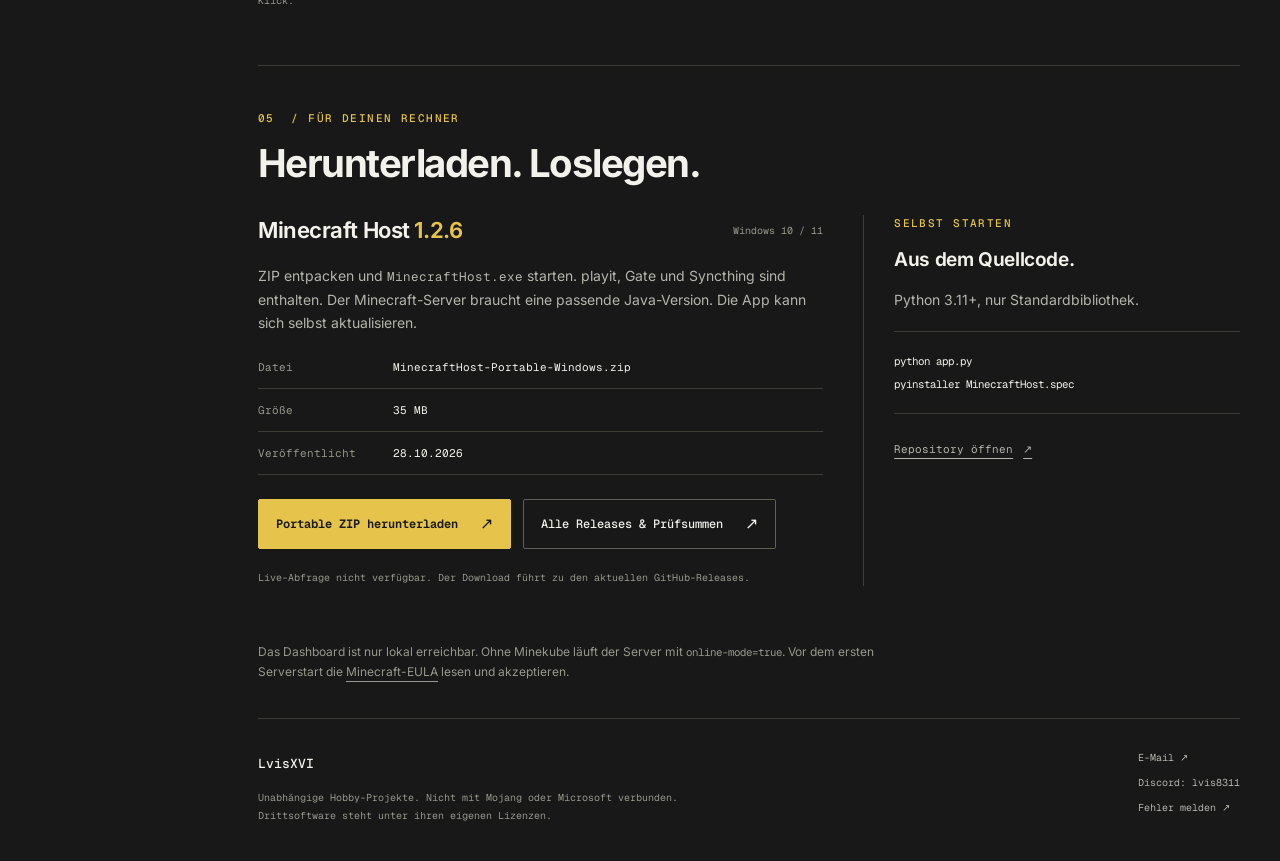
==== commit 31e41086: "Redesign GitHub Pages in the selected dark Build Log style" ====
--- a/docs/index.html
+++ b/docs/index.html
@@ -1,220 +1,442 @@
 <!doctype html>
-<html lang="en" class="js-off">
-<head>
-  <meta charset="utf-8">
-  <meta name="viewport" content="width=device-width, initial-scale=1, viewport-fit=cover">
-  <meta name="theme-color" content="#08111c">
-  <title>Minecraft Host — your server on your PC</title>
-  <meta name="description" content="Minecraft Host is a local Minecraft Java server manager for Windows: import Modrinth packs, detect Java automatically, start the server and invite friends via Radmin VPN, playit or Minekube.">
-  <link rel="canonical" href="https://lvisxvi.github.io/minecraft-host/">
-  <meta property="og:type" content="website">
-  <meta property="og:url" content="https://lvisxvi.github.io/minecraft-host/">
-  <meta property="og:title" content="Minecraft Host — your server on your PC">
-  <meta property="og:description" content="Drop in a modpack, press start, invite friends. Local, no port forwarding.">
-  <meta property="og:image" content="https://lvisxvi.github.io/minecraft-host/media/hero-canva.jpg">
-  <meta name="twitter:card" content="summary_large_image">
-  <link rel="preconnect" href="https://fonts.googleapis.com">
-  <link rel="preconnect" href="https://fonts.gstatic.com" crossorigin>
-  <link href="https://fonts.googleapis.com/css2?family=Bricolage+Grotesque:opsz,wght@12..96,600;12..96,700;12..96,800&family=Inter:wght@400;500;600;700&family=JetBrains+Mono:wght@500;600&display=swap" rel="stylesheet">
-  <link rel="preload" as="image" href="media/bg/cherry-valley-poster.webp">
-  <link rel="stylesheet" href="liquid.css">
-  <script type="application/ld+json">
-    {"@context":"https://schema.org","@type":"SoftwareApplication","name":"Minecraft Host","applicationCategory":"GameApplication","operatingSystem":"Windows 10, Windows 11","url":"https://lvisxvi.github.io/minecraft-host/","downloadUrl":"https://github.com/LvisXVI/minecraft-host/releases/latest","author":{"@type":"Person","name":"LvisXVI"},"offers":{"@type":"Offer","price":"0","priceCurrency":"EUR"}}
-  </script>
-  <style>
-    body { --scene: url("media/bg/cherry-valley-poster.webp"); --scene-filter: saturate(1.12) brightness(.96); --accent: #6fe38a; --accent-2: #69b8ff; --accent-ink: #052012; }
-    .block-mark { width: 32px; height: 32px; border-radius: 10px; display: inline-block; background: linear-gradient(180deg, #8ff09f 0 34%, #5cb85c 34% 50%, #8b5a2b 50% 100%); box-shadow: inset 0 1px 0 rgba(255,255,255,.6), 0 0 0 1px rgba(255,255,255,.25), 0 6px 18px -6px var(--accent); }
-    .intro-drop .block { width: 64px; height: 64px; border-radius: 18px; background: linear-gradient(180deg, #8ff09f 0 32%, #5cb85c 32% 46%, #8b5a2b 46% 100%); box-shadow: inset 0 2px 0 rgba(255,255,255,.6); animation: dropIcon 1.1s var(--ease-out) .35s both; }
-    .f1 { left: -30px; top: 16%; } .f2 { right: -16px; top: 56%; animation-delay: -3s; }
-    .designs { display: grid; grid-template-columns: repeat(5, minmax(0, 1fr)); gap: 12px; }
-    .design { padding: 10px; border-radius: 22px; display: grid; gap: 10px; }
-    .design i { display: block; aspect-ratio: 16 / 10; border-radius: 14px; background-size: cover; background-position: center; box-shadow: inset 0 0 0 1px rgba(255,255,255,.25); }
-    .design strong { display: block; font-size: 15px; } .design small { color: var(--ink-3); font-size: 13px; }
-    .ways { display: grid; grid-template-columns: repeat(4, minmax(0, 1fr)); gap: 12px; }
-    .ways .card { min-height: 0; }
-    .steps { counter-reset: s; list-style: none; padding: 0; margin: 0; display: grid; gap: 12px; }
-    .steps li { counter-increment: s; display: grid; grid-template-columns: 40px 1fr; gap: 16px; padding: 18px 20px; border-radius: 20px; color: var(--ink-2); }
-    .steps li::before { content: counter(s); position: static; inset: auto; z-index: auto; padding: 0; -webkit-mask: none; mask: none; width: 34px; height: 34px; border-radius: 50%; display: grid; place-items: center; font-weight: 800; color: var(--accent-ink); background: linear-gradient(180deg, #a6f5b3, var(--accent)); box-shadow: inset 0 1px 0 rgba(255,255,255,.7); }
-    .steps b { color: var(--ink); }
-    @media (max-width: 1080px) { .designs { grid-template-columns: repeat(3, minmax(0, 1fr)); } .ways { grid-template-columns: 1fr 1fr; } }
-    @media (max-width: 720px) { .designs { grid-template-columns: 1fr 1fr; } .ways { grid-template-columns: 1fr; } }
-  </style>
-</head>
-<body data-repo="LvisXVI/minecraft-host" data-asset="Portable.*\.zip$">
-  <a class="skip" href="#main">Skip to content</a>
-  <div class="lg-scene living" data-living data-image="media/living/host-bg.jpg" data-mask-a="media/living/host-mask-a.png" data-mask-b="media/living/host-mask-b.png" data-particles="blossom" aria-hidden="true" style="background-image: url(media/living/host-bg.jpg)"></div>
-
-  <div id="lg-intro" aria-hidden="true">
-    <div class="intro-core">
-      <div class="intro-drop"><span class="block"></span></div>
-      <div class="intro-word">Minecraft Host</div>
-      <div class="intro-line"></div>
-      <div class="intro-sub">Server · friends · world</div>
+<html lang="de">
+  <head>
+    <meta charset="utf-8" />
+    <meta name="viewport" content="width=device-width, initial-scale=1" />
+    <meta name="theme-color" content="#171817" />
+    <title>Minecraft Host — Server auf deinem PC.</title>
+    <meta
+      name="description"
+      content="Modpack importieren, Server starten, Freunde einladen. Minecraft Host kümmert sich um die Einrichtung – gespielt wird auf deinem PC."
+    />
+    <link rel="canonical" href="https://lvisxvi.github.io/minecraft-host/" />
+    <meta property="og:type" content="website" />
+    <meta
+      property="og:url"
+      content="https://lvisxvi.github.io/minecraft-host/"
+    />
+    <meta
+      property="og:title"
+      content="Minecraft Host — Server auf deinem PC."
+    />
+    <meta
+      property="og:description"
+      content="Modpack importieren, Server starten, Freunde einladen. Minecraft Host kümmert sich um die Einrichtung – gespielt wird auf deinem PC."
+    />
+    <meta
+      property="og:image"
+      content="https://lvisxvi.github.io/minecraft-host/media/minecraft-host-overview.jpg"
+    />
+    <meta name="twitter:card" content="summary_large_image" />
+    <link rel="stylesheet" href="site.css" />
+    <script type="application/ld+json">
+      {
+        "@context": "https://schema.org",
+        "@type": "SoftwareApplication",
+        "name": "Minecraft Host",
+        "applicationCategory": "GameApplication",
+        "operatingSystem": "Windows 10, Windows 11",
+        "url": "https://lvisxvi.github.io/minecraft-host/",
+        "downloadUrl": "https://github.com/LvisXVI/minecraft-host/releases/latest",
+        "author": { "@type": "Person", "name": "LvisXVI" },
+        "offers": { "@type": "Offer", "price": "0", "priceCurrency": "EUR" }
+      }
+    </script>
+    <script src="site.js" defer></script>
+  </head>
+  <body
+    class="product-page"
+    data-repo="LvisXVI/minecraft-host"
+    data-asset="Portable.*\.zip$"
+  >
+    <a class="skip-link" href="#main">Zum Inhalt</a>
+    <aside class="project-rail">
+      <a class="wordmark" href="../" aria-label="LvisXVI – Startseite"
+        >LVIS <span>/</span> XVI</a
+      >
+      <p class="rail-intro">Minecraft-Tools<br />für deinen PC.</p>
+      <nav class="project-nav" aria-label="Projekte">
+        <a class="project-link" href="./" aria-current="page"
+          ><span class="project-number">01</span
+          ><span
+            ><strong>Minecraft Host</strong><small>Servermanager</small></span
+          ></a
+        ><a class="project-link" href="../modspire/"
+          ><span class="project-number">02</span
+          ><span
+            ><strong>Modspire</strong><small>Modpack-Planer</small></span
+          ></a
+        ><a class="project-link" href="../minecraft-mod-studio/"
+          ><span class="project-number">03</span
+          ><span><strong>Mod Studio</strong><small>Mod-Editor</small></span></a
+        >
+      </nav>
+      <div class="rail-footer">
+        <p>
+          <strong>LvisXVI</strong><br />Unabhängige Projekte<br />für Minecraft
+          Java.
+        </p>
+        <a href="https://github.com/LvisXVI"
+          >GitHub <span aria-hidden="true">↗</span></a
+        ><a href="mailto:luisminecraft1x@gmail.com"
+          >Kontakt <span aria-hidden="true">↗</span></a
+        ><span class="rail-note">Lokal auf Windows.</span>
+      </div>
+    </aside>
+    <div class="site-body">
+      <header class="topbar">
+        <span class="breadcrumb"
+          >Projekte <span aria-hidden="true">/</span> Minecraft Host</span
+        >
+        <nav aria-label="Seitenmenü">
+          <a href="../">Alle Projekte</a><a href="#download">Download</a
+          ><a href="https://github.com/LvisXVI/minecraft-host"
+            >GitHub <span aria-hidden="true">↗</span></a
+          >
+        </nav>
+      </header>
+      <main id="main">
+        <nav class="section-nav" aria-label="Auf dieser Seite">
+          <a href="#features">Funktionen</a
+          ><a href="#friends">Zusammen spielen</a
+          ><a href="#designs">App-Designs</a><a href="#demo">Video</a
+          ><a href="#download">Download</a>
+        </nav>
+        <header class="page-intro" id="top">
+          <p class="eyebrow">01 / Minecraft Host · Minecraft Java</p>
+          <div class="intro-layout">
+            <h1>Dein Server.<br />Dein Rechner.</h1>
+            <p class="lead">
+              Modpack importieren, Server starten, Freunde einladen. Minecraft
+              Host kümmert sich um die Einrichtung – gespielt wird auf deinem
+              PC.
+            </p>
+          </div>
+        </header>
+        <section class="product-lead" aria-label="Minecraft Host im Überblick">
+          <figure class="hero-shot">
+            <img
+              src="media/minecraft-host-overview.jpg"
+              alt="Minecraft Host: Serverübersicht mit Serversteuerung, Verbindung und Live-Daten"
+              width="1280"
+              height="800"
+              fetchpriority="high"
+            />
+            <figcaption>
+              Serverübersicht · aufgenommen in der Windows-App
+            </figcaption>
+          </figure>
+          <div class="product-brief">
+            <p class="eyebrow">Lokal auf Windows</p>
+            <h2>Server auf deinem PC.</h2>
+            <ul class="capabilities">
+              <li>Modrinth-Links und .mrpack importieren</li>
+              <li>Java-Versionen automatisch erkennen</li>
+              <li>Konsole und Live-Daten im Blick behalten</li>
+              <li>Freunde über VPN oder Tunnel verbinden</li>
+            </ul>
+            <div class="stack-actions">
+              <a class="button primary" href="#download"
+                >Windows-Download <span aria-hidden="true">↗</span></a
+              ><a
+                class="text-link"
+                href="https://github.com/LvisXVI/minecraft-host"
+                >Quellcode auf GitHub <span aria-hidden="true">↗</span></a
+              >
+            </div>
+            <dl class="product-facts">
+              <div>
+                <dt>Release</dt>
+                <dd data-release-version>1.2.6</dd>
+              </div>
+              <div>
+                <dt class="visually-hidden">Voraussetzung</dt>
+                <dd>Windows 10 / 11</dd>
+              </div>
+              <div>
+                <dt class="visually-hidden">Voraussetzung</dt>
+                <dd>Python nicht nötig</dd>
+              </div>
+              <div>
+                <dt class="visually-hidden">Voraussetzung</dt>
+                <dd>Fabric · Forge · NeoForge · Vanilla</dd>
+              </div>
+            </dl>
+          </div>
+        </section>
+        <section class="content-section" id="features">
+          <div class="section-heading">
+            <p class="eyebrow"><span>01</span> / Server-Werkzeuge</p>
+            <h2>Die Einrichtung gehört dazu.</h2>
+            <p class="section-intro">
+              Das Dashboard läuft auf 127.0.0.1, der Minecraft-Server auf deinem
+              PC. Kein Hosting-Abo nötig.
+            </p>
+          </div>
+          <div class="feature-list">
+            <article class="feature-row">
+              <span class="row-number">01</span>
+              <h3>Modpack rein. Server bereit.</h3>
+              <p>
+                Modrinth-Link einfügen, Version wählen oder eine .mrpack bzw.
+                ein Serverpack-ZIP importieren. Downloads werden per SHA1/SHA512
+                geprüft; Server-Overrides werden übernommen.
+              </p>
+            </article>
+            <article class="feature-row">
+              <span class="row-number">02</span>
+              <h3>Das passende Java finden.</h3>
+              <p>
+                Java 8, 17, 21 und 25 werden erkannt, auch Laufzeiten aus der
+                Modrinth App. Minecraft 1.21.x braucht Java 21, Minecraft 26.x
+                Java 25.
+              </p>
+            </article>
+            <article class="feature-row">
+              <span class="row-number">03</span>
+              <h3>Sehen, was gerade läuft.</h3>
+              <p>
+                Spieler, Arbeitsspeicher, Laufzeit und lokale Antwortzeit. Ab
+                Minecraft 1.20.3 kommen Tick-Zeit und geschätzte TPS dazu; die
+                Werte werden alle fünf Sekunden aktualisiert.
+              </p>
+            </article>
+            <article class="feature-row">
+              <span class="row-number">04</span>
+              <h3>Konsole, ohne Umweg.</h3>
+              <p>
+                Befehle wie list, say oder whitelist add direkt aus der App
+                senden. Die letzten 180 Zeilen bleiben sichtbar.
+              </p>
+            </article>
+            <article class="feature-row">
+              <span class="row-number">05</span>
+              <h3>Einen neuen Server anlegen.</h3>
+              <p>
+                Vanilla und Fabric direkt einrichten; Forge und NeoForge über
+                den offiziellen Installer mit einer konkreten Loader-Version.
+              </p>
+            </article>
+          </div>
+          <figure class="screenshot">
+            <img
+              src="media/host-modrinth.webp"
+              alt="Dialog zum Import eines Modrinth-Modpacks"
+              loading="lazy"
+              width="1280"
+              height="800"
+            />
+            <figcaption>
+              Modrinth-Import · Version und Serverdateien an einem Ort.
+            </figcaption>
+          </figure>
+        </section>
+        <section class="content-section" id="friends">
+          <div class="section-heading">
+            <p class="eyebrow"><span>02</span> / Zusammen spielen</p>
+            <h2>Deine Freunde kommen mit.</h2>
+          </div>
+          <div class="feature-list">
+            <article class="feature-row">
+              <span class="row-number">01</span>
+              <h3>Radmin VPN</h3>
+              <p>
+                Kostenlos. Die App zeigt die VPN-Adresse und prüft die
+                Windows-Firewall.
+              </p>
+            </article>
+            <article class="feature-row">
+              <span class="row-number">02</span>
+              <h3>Im selben WLAN</h3>
+              <p>
+                Die lokale Netzwerkadresse erscheint automatisch in der
+                Übersicht.
+              </p>
+            </article>
+            <article class="feature-row">
+              <span class="row-number">03</span>
+              <h3>playit-Tunnel</h3>
+              <p>
+                Der signierte Agent ist enthalten und wird aus der App
+                gestartet. Keine Router-Portfreigabe nötig.
+              </p>
+            </article>
+            <article class="feature-row">
+              <span class="row-number">04</span>
+              <h3>Minekube Connect</h3>
+              <p>
+                Optional für Fabric: Gate-Proxy und Adresse werden eingerichtet.
+              </p>
+            </article>
+          </div>
+          <figure class="screenshot">
+            <img
+              src="media/host-connect.webp"
+              alt="Verbindungsübersicht mit Radmin-Adresse und Firewall-Prüfung"
+              loading="lazy"
+              width="1280"
+              height="800"
+            />
+            <figcaption>
+              Verbindungen und gemeinsames Hosting in der App.
+            </figcaption>
+          </figure>
+          <div class="shared-world">
+            <h3>Eine Welt. Zwei Rechner.</h3>
+            <p>
+              Mit Syncthing kann ein Freund die Welt übernehmen, während dein PC
+              aus ist.
+            </p>
+            <ol>
+              <li>
+                Auf dem Haupt-PC „Freund einladen“ wählen und den Code teilen.
+              </li>
+              <li>
+                Der Freund fügt den Code ein und schickt seine Geräte-ID zurück.
+              </li>
+              <li>
+                Syncthing überträgt die geprüfte Welt verschlüsselt. Nach dem
+                Spielen geht sie zurück.
+              </li>
+            </ol>
+          </div>
+        </section>
+        <section class="content-section" id="designs">
+          <div class="section-heading">
+            <p class="eyebrow"><span>03</span> / In der App</p>
+            <h2>Fünf Ansichten zur Auswahl.</h2>
+            <p class="section-intro">
+              Oben rechts in der App wechseln. Deine Wahl wird auf diesem PC
+              gespeichert.
+            </p>
+          </div>
+          <div class="theme-list">
+            <div>
+              <strong>Cherry Grove</strong><span>Grasgrün · Standard</span>
+            </div>
+            <div><strong>Aurora</strong><span>Kühles Türkis</span></div>
+            <div>
+              <strong>Crystal Valley</strong><span>Amethyst-Violett</span>
+            </div>
+            <div>
+              <strong>Nether</strong><span>Glut · ohne Hintergrundbild</span>
+            </div>
+            <div><strong>Daylight</strong><span>Helle Glasflächen</span></div>
+          </div>
+        </section>
+        <section class="content-section" id="demo">
+          <div class="section-heading">
+            <p class="eyebrow"><span>04</span> / Aufnahme aus der App</p>
+            <h2>Ein Blick in den Alltag.</h2>
+          </div>
+          <figure class="demo-video">
+            <video
+              controls
+              playsinline
+              preload="none"
+              width="1440"
+              height="900"
+              poster="media/minecraft-host-demo-poster.jpg"
+              aria-label="Minecraft Host – Video der Windows-App"
+            >
+              <source src="media/minecraft-host-demo.webm" type="video/webm" />
+              <source src="media/minecraft-host-demo.mp4" type="video/mp4" />
+              Dein Browser kann dieses Video nicht abspielen.
+              <a href="media/minecraft-host-demo.mp4">Video als MP4 öffnen</a>.
+            </video>
+            <figcaption>
+              Aufgenommen in der echten Windows-App. Wiedergabe startet erst auf
+              deinen Klick.
+            </figcaption>
+          </figure>
+        </section>
+        <section class="content-section" id="download">
+          <div class="section-heading">
+            <p class="eyebrow"><span>05</span> / Für deinen Rechner</p>
+            <h2>Herunterladen. Loslegen.</h2>
+          </div>
+          <div class="download-layout">
+            <div class="download-main">
+              <div class="release-title">
+                <h3>Minecraft Host <span data-release-version>1.2.6</span></h3>
+                <span class="platform">Windows 10 / 11</span>
+              </div>
+              <p>
+                ZIP entpacken und <code>MinecraftHost.exe</code> starten.
+                playit, Gate und Syncthing sind enthalten. Der Minecraft-Server
+                braucht eine passende Java-Version. Die App kann sich selbst
+                aktualisieren.
+              </p>
+              <dl class="release-spec">
+                <div>
+                  <dt>Datei</dt>
+                  <dd data-release-name>MinecraftHost-Portable-Windows.zip</dd>
+                </div>
+                <div>
+                  <dt>Größe</dt>
+                  <dd data-release-size>35 MB</dd>
+                </div>
+                <div>
+                  <dt>Veröffentlicht</dt>
+                  <dd data-release-date>28.10.2026</dd>
+                </div>
+              </dl>
+              <div class="actions">
+                <a
+                  class="button primary"
+                  href="https://github.com/LvisXVI/minecraft-host/releases/latest"
+                  data-release-download
+                  >Portable ZIP herunterladen
+                  <span aria-hidden="true">↗</span></a
+                ><a
+                  class="button"
+                  href="https://github.com/LvisXVI/minecraft-host/releases"
+                  >Alle Releases &amp; Prüfsummen
+                  <span aria-hidden="true">↗</span></a
+                >
+              </div>
+              <p class="release-note" data-release-status>
+                Release-Stand: 1.2.6. Weitere Versionen auf GitHub.
+              </p>
+            </div>
+            <aside class="source-panel">
+              <p class="eyebrow">Selbst starten</p>
+              <h3>Aus dem Quellcode.</h3>
+              <p>Python 3.11+, nur Standardbibliothek.</p>
+              <pre><code>python app.py
+pyinstaller MinecraftHost.spec</code></pre>
+              <a
+                class="text-link"
+                href="https://github.com/LvisXVI/minecraft-host"
+                >Repository öffnen <span aria-hidden="true">↗</span></a
+              >
+            </aside>
+          </div>
+        </section>
+        <p class="legal-note">
+          Das Dashboard ist nur lokal erreichbar. Ohne Minekube läuft der Server
+          mit <code>online-mode=true</code>. Vor dem ersten Serverstart die
+          <a href="https://www.minecraft.net/eula">Minecraft-EULA</a> lesen und
+          akzeptieren.
+        </p>
+      </main>
+      <footer class="site-footer" id="contact">
+        <div>
+          <a class="footer-name" href="../">LvisXVI</a>
+          <p>
+            Unabhängige Hobby-Projekte. Nicht mit Mojang oder Microsoft
+            verbunden.<br />Drittsoftware steht unter ihren eigenen Lizenzen.
+          </p>
+        </div>
+        <div class="footer-links">
+          <a href="mailto:luisminecraft1x@gmail.com"
+            >E-Mail <span aria-hidden="true">↗</span></a
+          ><span>Discord: lvis8311</span
+          ><a href="https://github.com/LvisXVI/minecraft-host/issues"
+            >Fehler melden <span aria-hidden="true">↗</span></a
+          >
+        </div>
+      </footer>
     </div>
-  </div>
-
-  <nav class="lg-nav glass" aria-label="Main">
-    <a class="brand" href="#top" aria-label="Minecraft Host home"><span class="block-mark" aria-hidden="true"></span><span>Minecraft Host</span></a>
-    <div class="nav-links">
-      <a href="#features">Features</a><a href="#friends">Friends</a><a href="#designs">Designs</a><a href="#download">Download</a>
-    </div>
-    <div class="switch" aria-label="Projects">
-      <a href="../modspire/">Modspire</a>
-      <a href="../minecraft-mod-studio/">Mod Studio</a>
-      <a href="./" aria-current="page">Host</a>
-    </div>
-    <a class="btn primary small nav-cta" href="#download">Download</a>
-    <button class="menu-btn" aria-label="Menu" aria-expanded="false"><span></span><span></span><span></span></button>
-  </nav>
-
-  <main id="main">
-    <header class="hero wrap" id="top">
-      <div class="hero-grid">
-        <div>
-          <span class="eyebrow" data-hero style="--d:0">Minecraft Java · Windows</span>
-          <h1 data-hero style="--d:1;margin-top:22px">Your server.<br><span class="grad">Your PC.</span></h1>
-          <p class="lead" data-hero style="--d:2">Drop in a modpack, press start, invite your friends. Minecraft Host imports Modrinth packs, finds the right Java and shows the address your friends need – no port forwarding.</p>
-          <div class="actions" data-hero style="--d:3">
-            <a class="btn primary" href="https://github.com/LvisXVI/minecraft-host/releases/latest" data-release-download>
-              <svg viewBox="0 0 24 24" fill="none" stroke="currentColor" stroke-width="2.2" stroke-linecap="round" stroke-linejoin="round" aria-hidden="true"><path d="M12 4v11m0 0 4.5-4.5M12 15l-4.5-4.5M5 19h14"/></svg>
-              Download portable
-            </a>
-            <a class="btn" href="https://github.com/LvisXVI/minecraft-host">View source</a>
-          </div>
-          <div class="meta" data-hero style="--d:4">
-            <span class="chip"><span class="dot"></span>Version <b data-release-version>1.1.0</b></span>
-            <span class="chip">Fabric · NeoForge · Forge · Vanilla</span>
-            <span class="chip">5 designs · self-update</span>
-          </div>
-        </div>
-        <div class="hero-visual" data-hero style="--d:2">
-          <div class="device glass"><img src="media/minecraft-host-overview.jpg" width="1280" height="800" alt="Minecraft Host im Liquid-Glass-Design: Server Fabric 26.1.2 mit Live-Daten"></div>
-          <div class="float glass f1"><span class="ico">⬢</span><div>Modrinth import<small>SHA-verified downloads</small></div></div>
-          <div class="float glass f2"><span class="ico">⇆</span><div>Host together<small>2 PCs · 1 world</small></div></div>
-        </div>
-      </div>
-      <div class="scroll-cue" aria-hidden="true"></div>
-    </header>
-
-    <figure class="wrap" style="margin:0 auto 48px;max-width:1200px">
-      <img src="media/hero-real.jpg" width="1620" height="1095" loading="lazy" alt="Minecraft Host server overview: the Fabric 26.2 Smoke server with public address, RAM, port and live data" style="display:block;width:100%;height:auto;border-radius:24px">
-    </figure>
-
-    <section class="section wrap" id="demo">
-      <div class="section-head" data-reveal>
-        <span class="eyebrow">Demo</span>
-        <h2>Minecraft Host <span class="grad">in motion.</span></h2>
-        <p>Real screens from the Windows app in the Polarlicht glass design.</p>
-      </div>
-      <figure class="card glass tint" data-reveal style="margin:0;padding:14px">
-        <video autoplay muted loop playsinline preload="metadata" width="1440" height="900" poster="media/minecraft-host-demo-poster.jpg" aria-label="Live demo of Minecraft Host: server overview, design switch, the Create server dialog and the Modrinth import" style="display:block;width:100%;height:auto;border-radius:18px"><source src="media/minecraft-host-demo.webm" type="video/webm"><source src="media/minecraft-host-demo.mp4" type="video/mp4"></video>
-        <figcaption class="muted" style="padding:12px 6px 0">Recorded from the real app: server overview, design switch and the Create server dialog. Addresses are blurred.</figcaption>
-      </figure>
-    </section>
-
-    <section class="section wrap" id="features">
-      <div class="section-head" data-reveal>
-        <span class="eyebrow">Features</span>
-        <h2>Everything for <span class="grad">game night.</span></h2>
-        <p>The dashboard runs in your browser on 127.0.0.1, the server on your PC. No cloud, no subscription. (The app interface is currently German.)</p>
-      </div>
-      <div class="bento">
-        <article class="card glass tint span-4 feature-wide" data-reveal>
-          <div><div class="ico">📦</div><h3>Paste a Modrinth link, pick a version</h3><p>Server-side files are downloaded over HTTPS and verified with SHA1/SHA512, <code>overrides</code> and <code>server-overrides</code> applied. Or use a <code>.mrpack</code> or a ready-made server pack ZIP.</p><span class="tag">Import</span></div>
-          <img src="media/host-modrinth.webp" width="1600" height="1000" alt="Dialog for importing a Modrinth modpack" loading="lazy">
-        </article>
-        <article class="card glass span-2" data-reveal style="--d:1"><div class="ico">☕</div><h3>Java, automatically</h3><p>Java 8/17/21/25 – including the Modrinth App runtimes – are detected. 1.21.x needs 21, 26.x needs 25.</p><span class="tag">No hunting</span></article>
-        <article class="card glass span-2" data-reveal><div class="ico">📈</div><h3>Live data</h3><p>Players, local response time, real RAM usage, uptime and, from 1.20.3, tick time with estimated TPS.</p><span class="tag">Every 5 s</span></article>
-        <article class="card glass span-2" data-reveal style="--d:1"><div class="ico">💻</div><h3>Console</h3><p><code>list</code>, <code>say Hello</code> or <code>whitelist add Name</code> right from the app, with the last 180 lines in view.</p><span class="tag">Commands</span></article>
-        <article class="card glass span-2" data-reveal style="--d:2"><div class="ico">🆕</div><h3>New servers</h3><p>Fabric and Vanilla directly; Forge and NeoForge via the official installer with an exact loader version.</p><span class="tag">Setup</span></article>
-      </div>
-    </section>
-
-    <section class="section wrap" id="friends">
-      <div class="section-head" data-reveal>
-        <span class="eyebrow">Invite friends</span>
-        <h2>Four ways, <span class="grad">none of them complicated.</span></h2>
-      </div>
-      <div class="ways">
-        <article class="card glass tint" data-reveal><div class="ico">🛡️</div><h3>Radmin VPN</h3><p>Recommended and free. The app shows your VPN address and checks Windows Firewall.</p></article>
-        <article class="card glass" data-reveal style="--d:1"><div class="ico">🏠</div><h3>Same Wi-Fi</h3><p>The LAN address appears in the overview automatically.</p></article>
-        <article class="card glass" data-reveal style="--d:2"><div class="ico">🚇</div><h3>playit-Tunnel</h3><p>Signed agent bundled, started from the app, Minecraft Java tunnel to your port.</p></article>
-        <article class="card glass" data-reveal style="--d:3"><div class="ico">⚡</div><h3>Minekube Connect</h3><p>Optional for Fabric: Gate proxy and address are set up for free.</p></article>
-      </div>
-      <div class="video-shell glass" style="margin-top:16px" data-reveal><img src="media/host-connect.webp" width="1600" height="1000" alt="Radmin address, firewall check and shared hosting" loading="lazy" style="border-radius:24px"></div>
-      <ol class="steps" style="margin-top:16px">
-        <li class="glass" data-reveal><span><b>Host together:</b> on the main PC, click "invite friend" and send the code.</span></li>
-        <li class="glass" data-reveal><span><b>Connect:</b> your friend pastes the code and sends back their device ID.</span></li>
-        <li class="glass" data-reveal><span><b>Take over:</b> Syncthing transfers the verified world encrypted. While your PC is off, your friend starts the world – afterwards it travels back.</span></li>
-      </ol>
-    </section>
-
-    <section class="section wrap" id="designs">
-      <div class="section-head" data-reveal>
-        <span class="eyebrow">Designs</span>
-        <h2>Five looks, <span class="grad">one click.</span></h2>
-        <p>Switch in the top-right corner of the app. Your choice is saved on this PC and the change cross-fades smoothly.</p>
-      </div>
-      <div class="designs">
-        <div class="design glass" data-reveal><i style="background-image:url(media/bg/cherry-valley-poster.webp)"></i><strong>Cherry Grove</strong><small>Grass green · default</small></div>
-        <div class="design glass" data-reveal style="--d:1"><i style="background-image:url(media/scene-aurora.webp)"></i><strong>Aurora</strong><small>Cool teal</small></div>
-        <div class="design glass" data-reveal style="--d:2"><i style="background-image:url(media/scene-crystal.webp)"></i><strong>Crystal Valley</strong><small>Amethyst violet</small></div>
-        <div class="design glass" data-reveal style="--d:3"><i style="background-image:linear-gradient(160deg,#5a1a12,#1a0609)"></i><strong>Nether</strong><small>Embers, no image</small></div>
-        <div class="design glass" data-reveal style="--d:4"><i style="background-image:linear-gradient(160deg,#ffffff,#ffd9ec)"></i><strong>Daylight</strong><small>Bright frosted glass</small></div>
-      </div>
-    </section>
-
-    <section class="section wrap" id="download">
-      <div class="section-head" data-reveal>
-        <span class="eyebrow">Download</span>
-        <h2>Unzip. <span class="grad">Start.</span></h2>
-      </div>
-      <div class="download">
-        <div class="dl-main glass tint" data-reveal>
-          <div>
-            <h3 style="font-size:30px">Minecraft Host <span data-release-version>1.1.0</span></h3>
-            <p class="muted" style="margin:8px 0 0">Portable ZIP with <code>MinecraftHost.exe</code> plus the playit agent, Gate and Syncthing. No Python needed, and from 1.1.0 it updates itself in one click. The Minecraft server needs a matching Java.</p>
-          </div>
-          <div class="spec">
-            <div><small>File</small><strong data-release-name>MinecraftHost-Portable-Windows.zip</strong></div>
-            <div><small>Size</small><strong data-release-size>≈ 38 MB</strong></div>
-            <div><small>Released</small><strong data-release-date>Oct 2026</strong></div>
-          </div>
-          <div class="actions">
-            <a class="btn primary" href="https://github.com/LvisXVI/minecraft-host/releases/latest" data-release-download>Download portable</a>
-            <a class="btn" href="https://github.com/LvisXVI/minecraft-host/releases">All releases</a>
-          </div>
-        </div>
-        <div class="dl-side">
-          <div class="card glass" data-reveal style="--d:1">
-            <h3>From source</h3>
-            <p>Python 3.11+, standard library only.</p>
-            <pre>python app.py
-pyinstaller MinecraftHost.spec</pre>
-          </div>
-          <div class="note glass" data-reveal style="--d:2"><b>Safely local:</b> the dashboard binds to 127.0.0.1 only and blocks other websites. Without Minekube the server runs with <code>online-mode=true</code>. Read and accept the <a href="https://www.minecraft.net/eula">Minecraft EULA</a> before the first start.</div>
-        </div>
-      </div>
-    </section>
-  </main>
-
-  <footer class="footer">
-    <div class="wrap">
-      <div>
-        <a class="brand" href="#top"><span class="block-mark" aria-hidden="true"></span><span>Minecraft Host</span></a>
-        <p>Independent project. Not affiliated with Mojang or Microsoft. Bundled third-party software under its own licences.</p>
-      </div>
-      <nav aria-label="Footer">
-        <a href="https://github.com/LvisXVI/minecraft-host">GitHub</a>
-        <a href="https://github.com/LvisXVI/minecraft-host/releases">Releases</a>
-        <a href="../modspire/">Modspire</a>
-        <a href="../minecraft-mod-studio/">Mod Studio</a>
-        <a href="https://lvisxvi.github.io/">LvisXVI homepage</a>
-      </nav>
-    </div>
-  </footer>
-  <script src="living-bg.js" defer></script>
-  <script src="music-player.js" defer></script>
-  <script src="liquid.js" defer></script>
-</body>
+  </body>
 </html>
--- a/docs/site.css
+++ b/docs/site.css
@@ -0,0 +1,1437 @@
+@font-face {
+  font-family: Inter;
+  src: url("fonts/inter-latin.woff2") format("woff2");
+  font-style: normal;
+  font-weight: 100 900;
+  font-display: swap;
+}
+@font-face {
+  font-family: Geist Mono;
+  src: url("fonts/geist-mono.woff2") format("woff2");
+  font-style: normal;
+  font-weight: 100 900;
+  font-display: swap;
+}
+:root {
+  color-scheme: dark;
+  --bg: #171817;
+  --surface: #1c1d1b;
+  --ink: #f2f1eb;
+  --muted: #b4b5ac;
+  --dim: #96988d;
+  --line: #3c3d36;
+  --accent: #e6c44b;
+  --mono: "Geist Mono", Consolas, monospace;
+  --sans: Inter, Arial, sans-serif;
+  font-family: var(--sans);
+  font-synthesis: none;
+}
+* {
+  box-sizing: border-box;
+}
+html {
+  scroll-behavior: smooth;
+  scroll-padding-top: 90px;
+}
+body {
+  margin: 0;
+  background: var(--bg);
+  color: var(--ink);
+  font-size: 16px;
+  line-height: 1.65;
+}
+a {
+  color: inherit;
+  text-underline-offset: 5px;
+}
+a:hover {
+  color: var(--accent);
+}
+button {
+  font: inherit;
+}
+a,
+button,
+canvas {
+  -webkit-tap-highlight-color: transparent;
+}
+a:focus-visible,
+button:focus-visible,
+canvas:focus-visible,
+video:focus-visible {
+  outline: 2px solid var(--accent);
+  outline-offset: 5px;
+}
+img,
+video {
+  display: block;
+  max-width: 100%;
+  height: auto;
+}
+img {
+  background: var(--surface);
+}
+figure,
+p,
+h1,
+h2,
+h3,
+dl {
+  margin: 0;
+}
+ul {
+  padding-left: 20px;
+}
+button,
+a {
+  touch-action: manipulation;
+}
+[hidden] {
+  display: none !important;
+}
+::selection {
+  color: var(--bg);
+  background: var(--accent);
+}
+.visually-hidden {
+  position: absolute;
+  width: 1px;
+  height: 1px;
+  padding: 0;
+  margin: -1px;
+  overflow: hidden;
+  clip: rect(0, 0, 0, 0);
+  white-space: nowrap;
+  border: 0;
+}
+.skip-link {
+  position: fixed;
+  top: 12px;
+  left: 24px;
+  z-index: 30;
+  background: var(--accent);
+  color: #171817;
+  padding: 10px 18px;
+  transform: translateY(-180%);
+}
+.skip-link:focus {
+  transform: none;
+}
+.project-rail {
+  position: fixed;
+  inset: 0 auto 0 0;
+  width: 218px;
+  padding: 24px 24px 30px;
+  border-right: 1px solid var(--line);
+  display: flex;
+  flex-direction: column;
+  background: var(--bg);
+  z-index: 10;
+  overflow-y: auto;
+}
+.wordmark {
+  display: block;
+  padding-bottom: 24px;
+  border-bottom: 1px solid var(--line);
+  font-family: var(--mono);
+  font-size: 16px;
+  line-height: 1.3;
+  font-weight: 700;
+  letter-spacing: 0.15em;
+  text-decoration: none;
+  white-space: nowrap;
+}
+.wordmark span {
+  color: var(--accent);
+  padding-inline: 3px;
+}
+.rail-intro {
+  margin: 32px 0 32px;
+  font: 12px/1.8 var(--mono);
+  color: var(--dim);
+}
+.project-nav {
+  display: grid;
+  gap: 16px;
+  margin-left: -24px;
+}
+.project-link {
+  position: relative;
+  display: flex;
+  flex-direction: column;
+  gap: 2px;
+  padding: 10px 14px 10px 24px;
+  text-decoration: none;
+  border-left: 2px solid transparent;
+}
+.project-link strong {
+  display: block;
+  font: 600 14px/1.6 var(--mono);
+}
+.project-link small {
+  display: block;
+  color: var(--dim);
+  font: 11px/1.8 var(--mono);
+}
+.project-number {
+  color: var(--dim);
+  font: 12px/1.5 var(--mono);
+}
+.project-link[aria-current="page"],
+.project-link:hover {
+  border-color: var(--accent);
+}
+.project-link[aria-current="page"] .project-number,
+.project-link:hover .project-number {
+  color: var(--accent);
+}
+.rail-footer {
+  margin-top: auto;
+  padding-top: 52px;
+  font: 11px/1.8 var(--mono);
+  color: var(--dim);
+  display: grid;
+  gap: 12px;
+}
+.rail-footer p {
+  padding-top: 22px;
+  border-top: 1px solid var(--line);
+  margin-bottom: 12px;
+}
+.rail-footer strong {
+  display: block;
+  color: var(--ink);
+  font-weight: 500;
+}
+.rail-footer a {
+  color: var(--muted);
+  text-decoration: none;
+}
+.rail-footer a:hover {
+  color: var(--accent);
+}
+.rail-note {
+  margin-top: 12px;
+  font-size: 10px;
+  color: var(--dim);
+}
+.site-body {
+  margin-left: 218px;
+  padding: 0 40px;
+  max-width: 1900px;
+}
+.topbar {
+  height: 74px;
+  display: flex;
+  align-items: center;
+  justify-content: space-between;
+  gap: 20px;
+  border-bottom: 1px solid var(--line);
+  font: 11px/1.5 var(--mono);
+}
+.breadcrumb {
+  color: var(--dim);
+}
+.breadcrumb > span {
+  padding: 0 10px;
+}
+.topbar nav {
+  display: flex;
+  gap: 28px;
+}
+.topbar a {
+  text-decoration: none;
+  white-space: nowrap;
+}
+.topbar a:first-child {
+  border-bottom: 2px solid var(--accent);
+  padding: 26px 0 24px;
+}
+.section-nav {
+  display: flex;
+  gap: 26px;
+  padding: 16px 0;
+  border-bottom: 1px solid var(--line);
+  font: 11px/1.6 var(--mono);
+}
+.section-nav a {
+  text-decoration: none;
+  color: var(--muted);
+  white-space: nowrap;
+}
+.section-nav a:hover,
+.section-nav a[aria-current="location"] {
+  color: var(--accent);
+}
+.page-intro {
+  padding: 38px 0 30px;
+}
+.eyebrow {
+  font: 500 11px/1.6 var(--mono);
+  letter-spacing: 0.13em;
+  text-transform: uppercase;
+  color: var(--accent);
+  margin-bottom: 14px;
+}
+.eyebrow > span {
+  margin-right: 8px;
+}
+h1 {
+  font-size: clamp(38px, 4.7vw, 76px);
+  font-weight: 800;
+  letter-spacing: -0.055em;
+  line-height: 1.06;
+  text-wrap: balance;
+}
+h2 {
+  font-size: clamp(28px, 3vw, 44px);
+  line-height: 1.15;
+  font-weight: 700;
+  letter-spacing: -0.04em;
+  text-wrap: balance;
+}
+h3 {
+  font-size: 19px;
+  line-height: 1.4;
+  letter-spacing: -0.02em;
+  font-weight: 650;
+}
+.lead {
+  color: var(--muted);
+  font-size: 18px;
+  line-height: 1.65;
+  margin-top: 14px;
+  max-width: 65ch;
+}
+.home-page .page-intro .lead {
+  margin-top: 12px;
+}
+.intro-layout {
+  display: grid;
+  grid-template-columns: minmax(0, 1.3fr) minmax(0, 0.7fr);
+  gap: 40px;
+  align-items: end;
+}
+.intro-layout .lead {
+  margin: 0 0 3px;
+  font-size: 16px;
+  max-width: 41ch;
+}
+.project-entry {
+  border-top: 1px solid var(--line);
+  padding: 17px 0 24px;
+}
+.project-entry-heading {
+  display: flex;
+  align-items: center;
+  justify-content: space-between;
+  gap: 16px;
+  margin-bottom: 15px;
+}
+.project-entry-heading h2 {
+  font: 600 15px/1.5 var(--mono);
+  text-transform: uppercase;
+  letter-spacing: 0.04em;
+}
+.project-entry-heading h2 span {
+  color: var(--accent);
+  margin-right: 16px;
+}
+.project-entry-heading > span {
+  color: var(--dim);
+  font: 10px/1.5 var(--mono);
+  text-transform: uppercase;
+  letter-spacing: 0.07em;
+}
+.project-entry-body {
+  display: grid;
+  gap: 26px;
+  grid-template-columns: minmax(0, 1fr) 270px;
+}
+.project-image {
+  display: block;
+  min-width: 0;
+  grid-row: span 2;
+  align-self: start;
+  overflow: hidden;
+  border: 1px solid #55564e;
+  border-radius: 5px;
+}
+.project-image img {
+  width: 100%;
+  aspect-ratio: 16/10;
+  object-fit: cover;
+  transition: filter 0.2s;
+}
+.project-image:hover img {
+  filter: brightness(1.08);
+}
+.project-description h3 {
+  font-family: var(--mono);
+  font-size: 14px;
+  letter-spacing: 0;
+  margin-bottom: 10px;
+}
+.project-description p {
+  font: 12px/1.8 var(--mono);
+  color: var(--muted);
+  max-width: 46ch;
+}
+.capabilities {
+  padding: 0;
+  list-style: none;
+  display: grid;
+  gap: 8px;
+  margin: 22px 0 0;
+}
+.capabilities li {
+  font: 11px/1.65 var(--mono);
+  color: var(--muted);
+  padding-left: 20px;
+  position: relative;
+}
+.capabilities li::before {
+  content: "—";
+  position: absolute;
+  left: 0;
+  color: var(--dim);
+}
+.featured .project-description {
+  align-self: end;
+}
+.project-actions {
+  display: grid;
+  gap: 14px;
+  align-content: start;
+  justify-items: start;
+}
+.button {
+  display: inline-flex;
+  align-items: center;
+  justify-content: space-between;
+  gap: 22px;
+  padding: 12px 17px;
+  min-height: 44px;
+  text-decoration: none;
+  border: 1px solid #606152;
+  border-radius: 2px;
+  background: transparent;
+  color: var(--ink);
+  font: 500 12px/1.55 var(--mono);
+  cursor: pointer;
+  transition:
+    background 0.15s,
+    color 0.15s,
+    border-color 0.15s;
+  max-width: 100%;
+  text-align: left;
+}
+.button > span {
+  font-size: 16px;
+}
+.button:hover {
+  color: var(--ink);
+  border-color: var(--accent);
+  background: #24251f;
+}
+.button.primary {
+  background: var(--accent);
+  border-color: var(--accent);
+  color: #191a13;
+  font-weight: 650;
+}
+.button.primary:hover {
+  background: #f3d568;
+  border-color: #f3d568;
+  color: #14150d;
+}
+.text-link {
+  display: inline-flex;
+  align-items: center;
+  gap: 10px;
+  font: 11px/1.6 var(--mono);
+  color: var(--muted);
+}
+.text-link:hover {
+  color: var(--accent);
+}
+.compact .project-entry-body {
+  grid-template-columns: minmax(0, 1.25fr) minmax(0, 0.8fr) auto;
+  align-items: center;
+  gap: 24px;
+}
+.compact .project-image {
+  grid-row: auto;
+}
+.compact .project-image img {
+  aspect-ratio: 2.55;
+  object-position: top;
+}
+.compact .project-description h3 {
+  font-size: 12px;
+}
+.compact .project-description p {
+  font-size: 11px;
+}
+.compact .project-actions .button {
+  min-width: 178px;
+}
+.compact .project-actions .text-link {
+  font-size: 10px;
+}
+.about-note {
+  display: grid;
+  grid-template-columns: 170px 1fr;
+  gap: 24px;
+  padding: 44px 0 64px;
+  border-top: 1px solid var(--line);
+  margin-top: 16px;
+}
+.about-note p:not(.eyebrow) {
+  font-size: 15px;
+  color: var(--muted);
+  max-width: 65ch;
+}
+.about-note .text-link {
+  grid-column: 2;
+}
+.product-lead {
+  display: grid;
+  grid-template-columns: minmax(0, 1fr) 270px;
+  gap: 30px;
+  padding: 24px 0 46px;
+  border-top: 1px solid var(--line);
+}
+.hero-shot {
+  min-width: 0;
+  align-self: start;
+}
+.hero-shot img {
+  width: 100%;
+  border: 1px solid #55564e;
+  border-radius: 5px;
+  aspect-ratio: 16/10;
+  object-fit: cover;
+}
+.hero-shot figcaption,
+.screenshot figcaption,
+.demo-video figcaption {
+  font: 10px/1.7 var(--mono);
+  color: var(--dim);
+  margin-top: 10px;
+}
+.product-brief {
+  padding-top: 3px;
+  align-self: start;
+}
+.product-brief h2 {
+  font: 600 15px/1.6 var(--mono);
+  letter-spacing: 0;
+}
+.product-brief .eyebrow {
+  font-size: 10px;
+}
+.product-brief .capabilities {
+  margin-top: 18px;
+}
+.stack-actions {
+  display: grid;
+  gap: 12px;
+  margin-top: 26px;
+}
+.stack-actions .button {
+  width: 100%;
+}
+.product-facts {
+  border-top: 1px solid var(--line);
+  padding-top: 17px;
+  margin-top: 22px;
+  display: grid;
+  gap: 7px;
+  font: 10px/1.65 var(--mono);
+  color: var(--muted);
+}
+.product-facts > div:first-child {
+  display: flex;
+  justify-content: space-between;
+}
+.product-facts dt {
+  color: var(--dim);
+}
+.product-facts dd {
+  margin: 0;
+}
+.content-section {
+  border-top: 1px solid var(--line);
+  padding: 44px 0 56px;
+  scroll-margin-top: 24px;
+}
+.section-heading {
+  margin-bottom: 30px;
+  max-width: 800px;
+}
+.section-heading h2 {
+  max-width: 26ch;
+}
+.section-intro {
+  color: var(--muted);
+  font-size: 15px;
+  max-width: 65ch;
+  margin-top: 18px;
+}
+.feature-list {
+  border-top: 1px solid var(--line);
+}
+.feature-row {
+  display: grid;
+  grid-template-columns: 38px minmax(0, 0.65fr) minmax(0, 1fr);
+  gap: 24px;
+  padding: 23px 0;
+  border-bottom: 1px solid var(--line);
+  align-items: baseline;
+}
+.feature-row h3 {
+  font-size: 17px;
+}
+.feature-row p {
+  font-size: 14px;
+  color: var(--muted);
+  max-width: 65ch;
+}
+.row-number {
+  color: var(--dim);
+  font: 11px/1.5 var(--mono);
+}
+.screenshot {
+  margin-top: 30px;
+}
+.screenshot img {
+  width: 100%;
+  border: 1px solid var(--line);
+  border-radius: 3px;
+}
+.gallery {
+  display: grid;
+  grid-template-columns: 1fr 1fr;
+  gap: 24px;
+  margin-bottom: 32px;
+}
+.gallery .screenshot {
+  margin: 0;
+}
+.gallery img {
+  aspect-ratio: 16/10;
+  object-fit: cover;
+}
+.demo-video {
+  max-width: 100%;
+}
+.demo-video video {
+  width: 100%;
+  border: 1px solid var(--line);
+  border-radius: 3px;
+}
+.demo-video figcaption {
+  max-width: 75ch;
+}
+.shared-world {
+  display: grid;
+  grid-template-columns: 1fr 1.3fr;
+  gap: 18px 40px;
+  margin-top: 36px;
+}
+.shared-world h3 {
+  font-size: 25px;
+  grid-column: 1;
+}
+.shared-world p {
+  grid-column: 1;
+  color: var(--muted);
+  font-size: 14px;
+}
+.shared-world ol {
+  grid-column: 2;
+  grid-row: 1/3;
+  margin: 0;
+  display: grid;
+  gap: 16px;
+  color: var(--muted);
+  font-size: 14px;
+  padding-left: 24px;
+}
+.shared-world li {
+  padding-left: 8px;
+}
+.shared-world li::marker {
+  color: var(--accent);
+  font-family: var(--mono);
+}
+.theme-list {
+  display: grid;
+  grid-template-columns: repeat(5, 1fr);
+  gap: 24px;
+}
+.theme-list > div {
+  border-top: 2px solid var(--line);
+  padding: 16px 0;
+  display: grid;
+  gap: 8px;
+}
+.theme-list strong {
+  font: 500 12px/1.5 var(--mono);
+}
+.theme-list span {
+  font-size: 12px;
+  color: var(--muted);
+}
+.plain-note {
+  display: grid;
+  grid-template-columns: 1fr 1fr;
+  gap: 40px;
+  color: var(--muted);
+  font-size: 15px;
+}
+.status-columns {
+  display: grid;
+  grid-template-columns: 1fr 1fr;
+  gap: 40px;
+}
+.status-columns > div {
+  border-top: 1px solid var(--line);
+  padding-top: 22px;
+}
+.status-columns ul {
+  display: grid;
+  gap: 12px;
+  margin: 22px 0 0;
+  font-size: 14px;
+  color: var(--muted);
+}
+.status-columns li {
+  padding-left: 6px;
+}
+.status-columns li::marker {
+  color: var(--accent);
+}
+.status-columns p:last-child:not(.eyebrow) {
+  font-size: 13px;
+  color: var(--muted);
+  margin-top: 22px;
+}
+.muted {
+  color: var(--muted);
+}
+.download-layout {
+  display: grid;
+  grid-template-columns: minmax(0, 1.5fr) minmax(0, 1fr);
+  gap: 40px;
+}
+.release-title {
+  display: flex;
+  justify-content: space-between;
+  gap: 16px;
+  align-items: center;
+  margin-bottom: 18px;
+}
+.release-title h3 {
+  font-size: 22px;
+}
+.release-title h3 span {
+  color: var(--accent);
+}
+.platform {
+  font: 10px/1.5 var(--mono);
+  color: var(--dim);
+  white-space: nowrap;
+}
+.download-main > p,
+.source-panel > p:not(.eyebrow) {
+  font-size: 14px;
+  color: var(--muted);
+}
+.release-spec {
+  margin: 24px 0;
+  display: grid;
+  gap: 12px;
+  font: 11px/1.8 var(--mono);
+}
+.release-spec > div {
+  display: grid;
+  grid-template-columns: 115px minmax(0, 1fr);
+  gap: 20px;
+  padding-bottom: 10px;
+  border-bottom: 1px solid var(--line);
+}
+.release-spec dt {
+  color: var(--dim);
+}
+.release-spec dd {
+  margin: 0;
+  overflow-wrap: anywhere;
+}
+.actions {
+  display: flex;
+  flex-wrap: wrap;
+  gap: 12px;
+}
+.release-note {
+  font: 10px/1.7 var(--mono) !important;
+  margin-top: 20px;
+  color: var(--dim) !important;
+}
+.download-note {
+  color: var(--muted);
+  font-size: 13px;
+  margin-top: 22px;
+}
+.source-panel {
+  border-left: 1px solid var(--line);
+  padding-left: 30px;
+}
+.source-panel h3 {
+  margin-bottom: 14px;
+}
+.source-panel pre {
+  margin: 20px 0;
+  padding: 18px 0;
+  border-block: 1px solid var(--line);
+  overflow-x: auto;
+  font: 12px/1.9 var(--mono);
+  color: var(--ink);
+}
+code {
+  font-family: var(--mono);
+  font-size: 0.9em;
+  overflow-wrap: anywhere;
+}
+.legal-note {
+  font-size: 12px;
+  color: var(--dim);
+  padding: 0 0 36px;
+  max-width: 85ch;
+}
+.doc-links {
+  display: grid;
+}
+.doc-links a {
+  display: grid;
+  grid-template-columns: 1fr 1fr 24px;
+  gap: 20px;
+  padding: 20px 0;
+  border-bottom: 1px solid var(--line);
+  text-decoration: none;
+  align-items: baseline;
+}
+.doc-links strong {
+  font-size: 16px;
+  font-weight: 500;
+}
+.doc-links span {
+  color: var(--muted);
+  font-size: 13px;
+}
+.doc-links span:last-child {
+  color: var(--accent);
+  text-align: right;
+  font-size: 18px;
+}
+.texture-demo {
+  display: grid;
+  grid-template-columns: 320px 1fr;
+  gap: 48px;
+  align-items: center;
+}
+.texture-demo canvas {
+  display: block;
+  width: 100%;
+  height: auto;
+  aspect-ratio: 1;
+  border: 1px solid #74766a;
+  image-rendering: pixelated;
+  touch-action: none;
+  cursor: crosshair;
+}
+.texture-tools {
+  display: grid;
+  gap: 20px;
+  justify-items: start;
+}
+.texture-tools > p {
+  color: var(--muted);
+  font-size: 14px;
+}
+.palette {
+  display: flex;
+  flex-wrap: wrap;
+  gap: 8px;
+}
+.palette button {
+  width: 30px;
+  height: 30px;
+  border: 2px solid transparent;
+  border-radius: 0;
+  cursor: pointer;
+}
+.palette button[aria-pressed="true"] {
+  outline: 2px solid var(--ink);
+  outline-offset: 3px;
+}
+.canvas-caption {
+  font: 10px/1.7 var(--mono);
+  color: var(--dim);
+  margin-top: 12px;
+}
+.site-footer {
+  border-top: 1px solid var(--line);
+  padding: 30px 0 36px;
+  display: flex;
+  justify-content: space-between;
+  gap: 36px;
+}
+.footer-name {
+  font: 500 13px/1.5 var(--mono);
+  text-decoration: none;
+}
+.site-footer p {
+  font: 10px/1.8 var(--mono);
+  color: var(--dim);
+  margin-top: 14px;
+}
+.footer-links {
+  display: grid;
+  gap: 8px;
+  font: 10px/1.7 var(--mono);
+  color: var(--muted);
+  align-content: start;
+}
+.footer-links a {
+  text-decoration: none;
+}
+@media (min-width: 1600px) {
+  .site-body {
+    padding-inline: 56px;
+  }
+  .project-entry-body {
+    grid-template-columns: minmax(0, 1fr) 310px;
+  }
+  .project-description p {
+    font-size: 13px;
+  }
+  .capabilities li {
+    font-size: 12px;
+  }
+  .product-lead {
+    grid-template-columns: minmax(0, 1fr) 310px;
+  }
+}
+@media (max-width: 1180px) {
+  .project-rail {
+    width: 190px;
+    padding-inline: 20px;
+  }
+  .project-nav {
+    margin-left: -20px;
+  }
+  .project-link {
+    padding-left: 20px;
+  }
+  .site-body {
+    margin-left: 190px;
+    padding-inline: 28px;
+  }
+  .topbar nav {
+    gap: 20px;
+  }
+  .breadcrumb {
+    font-size: 10px;
+  }
+  .project-entry-body,
+  .product-lead {
+    grid-template-columns: minmax(0, 1fr) 230px;
+    gap: 22px;
+  }
+  .compact .project-entry-body {
+    grid-template-columns: minmax(0, 1fr) minmax(0, 0.8fr);
+  }
+  .compact .project-image {
+    grid-row: span 2;
+  }
+  .compact .project-image img {
+    aspect-ratio: 1.6;
+  }
+  .compact .project-actions {
+    grid-column: 2;
+  }
+  .project-entry-heading > span {
+    display: none;
+  }
+  .intro-layout {
+    grid-template-columns: 1fr;
+    gap: 18px;
+  }
+  .intro-layout .lead {
+    max-width: 65ch;
+  }
+  .theme-list {
+    grid-template-columns: repeat(3, 1fr);
+  }
+  .texture-demo {
+    grid-template-columns: 280px 1fr;
+    gap: 30px;
+  }
+  .download-layout {
+    grid-template-columns: 1fr;
+  }
+  .source-panel {
+    padding: 24px 0 0;
+    border-left: 0;
+    border-top: 1px solid var(--line);
+  }
+  .release-title {
+    flex-wrap: wrap;
+  }
+}
+@media (max-width: 900px) {
+  .project-rail {
+    position: relative;
+    inset: auto;
+    width: 100%;
+    padding: 20px 28px 0;
+    border-right: 0;
+    overflow: visible;
+  }
+  .wordmark {
+    border: 0;
+    padding: 0;
+    font-size: 15px;
+  }
+  .rail-intro,
+  .rail-footer {
+    display: none;
+  }
+  .project-nav {
+    display: grid;
+    grid-template-columns: repeat(3, minmax(0, 1fr));
+    gap: 12px;
+    margin: 20px 0 0;
+    border-bottom: 1px solid var(--line);
+  }
+  .project-link {
+    border-left: 0;
+    border-bottom: 2px solid transparent;
+    padding: 8px 0 14px;
+    gap: 6px;
+  }
+  .project-link strong {
+    font-size: 12px;
+    line-height: 1.5;
+  }
+  .project-link small {
+    font-size: 10px;
+  }
+  .project-number {
+    font-size: 10px;
+  }
+  .site-body {
+    margin-left: 0;
+    padding: 0 28px;
+  }
+  .topbar {
+    height: 62px;
+  }
+  .topbar a:first-child {
+    padding: 20px 0 18px;
+  }
+  .topbar nav {
+    gap: 22px;
+  }
+  .page-intro {
+    padding: 32px 0 28px;
+  }
+  h1 {
+    font-size: clamp(38px, 7vw, 64px);
+  }
+  .home-page .lead {
+    font-size: 16px;
+  }
+  .project-entry-body {
+    grid-template-columns: minmax(0, 1fr) 240px;
+  }
+  .product-lead {
+    grid-template-columns: minmax(0, 1fr) 235px;
+  }
+  .product-brief .capabilities {
+    gap: 7px;
+  }
+  .product-facts {
+    font-size: 10px;
+  }
+  .feature-row {
+    grid-template-columns: 28px minmax(0, 0.65fr) minmax(0, 1fr);
+    gap: 18px;
+  }
+  .feature-row h3 {
+    font-size: 16px;
+  }
+  .section-nav {
+    gap: 22px;
+    overflow-x: auto;
+    scrollbar-width: thin;
+    max-width: 100%;
+  }
+  .content-section {
+    scroll-margin-top: 0;
+  }
+  .texture-demo {
+    grid-template-columns: 280px 1fr;
+  }
+}
+@media (max-width: 650px) {
+  html {
+    scroll-padding-top: 20px;
+  }
+  .project-rail {
+    padding: 22px 20px 0;
+  }
+  .site-body {
+    padding: 0 20px;
+  }
+  .wordmark {
+    font-size: 14px;
+  }
+  .project-nav {
+    gap: 12px;
+    margin-top: 18px;
+  }
+  .project-link strong {
+    font-size: 11px;
+  }
+  .project-link small {
+    font-size: 9px;
+  }
+  .project-link {
+    gap: 6px;
+  }
+  .topbar {
+    font-size: 10px;
+  }
+  .breadcrumb {
+    display: none;
+  }
+  .topbar nav {
+    width: 100%;
+    justify-content: space-between;
+    gap: 16px;
+  }
+  .section-nav {
+    font-size: 10px;
+    gap: 22px;
+    padding: 15px 0;
+  }
+  .page-intro {
+    padding: 32px 0 26px;
+  }
+  .eyebrow {
+    font-size: 10px;
+  }
+  h1 {
+    font-size: clamp(35px, 8.3vw, 52px);
+    letter-spacing: -0.05em;
+    line-height: 1.08;
+  }
+  .lead,
+  .home-page .lead {
+    font-size: 14px;
+    max-width: 36ch;
+  }
+  .intro-layout .lead {
+    font-size: 14px;
+    max-width: 46ch;
+  }
+  .project-entry-heading h2 {
+    font-size: 12px;
+    letter-spacing: 0;
+  }
+  .project-entry-heading h2 span {
+    margin-right: 12px;
+  }
+  .project-entry-body,
+  .compact .project-entry-body {
+    grid-template-columns: 1fr;
+    gap: 20px;
+  }
+  .project-image,
+  .compact .project-image {
+    grid-row: auto;
+  }
+  .project-image img,
+  .compact .project-image img {
+    aspect-ratio: 16/10;
+  }
+  .project-entry {
+    padding: 17px 0 28px;
+  }
+  .featured .project-description {
+    margin-top: 0;
+  }
+  .project-description h3,
+  .compact .project-description h3 {
+    font-size: 14px;
+  }
+  .project-description p,
+  .compact .project-description p {
+    font: 14px/1.75 var(--sans);
+    max-width: 45ch;
+  }
+  .featured .capabilities {
+    display: none;
+  }
+  .project-actions,
+  .compact .project-actions {
+    grid-column: auto;
+    display: flex;
+    align-items: center;
+    flex-wrap: wrap;
+    gap: 16px;
+  }
+  .project-actions .text-link {
+    font-size: 10px;
+  }
+  .compact .project-actions .button {
+    min-width: 0;
+  }
+  .button {
+    font-size: 11px;
+    min-height: 44px;
+    padding: 11px 15px;
+    gap: 15px;
+  }
+  .about-note {
+    grid-template-columns: 1fr;
+    gap: 12px;
+    padding: 32px 0 40px;
+  }
+  .about-note .text-link {
+    grid-column: 1;
+  }
+  .about-note p:not(.eyebrow) {
+    font-size: 14px;
+  }
+  .product-lead {
+    grid-template-columns: 1fr;
+    gap: 25px;
+    padding: 22px 0 36px;
+  }
+  .product-brief h2 {
+    font-size: 18px;
+  }
+  .product-brief .capabilities {
+    grid-template-columns: 1fr;
+    gap: 8px;
+  }
+  .product-brief .capabilities li {
+    font-size: 11px;
+  }
+  .stack-actions {
+    max-width: 360px;
+  }
+  .product-facts {
+    display: flex;
+    flex-wrap: wrap;
+    gap: 10px 22px;
+  }
+  .product-facts > div:first-child {
+    gap: 10px;
+  }
+  .content-section {
+    padding: 32px 0 38px;
+  }
+  .section-heading {
+    margin-bottom: 24px;
+  }
+  h2 {
+    font-size: 30px;
+  }
+  .section-intro {
+    font-size: 14px;
+  }
+  .feature-row {
+    grid-template-columns: 24px minmax(0, 1fr);
+    gap: 8px 15px;
+    padding: 21px 0;
+  }
+  .feature-row h3 {
+    font-size: 16px;
+  }
+  .feature-row p {
+    grid-column: 2;
+    font-size: 14px;
+  }
+  .row-number {
+    font-size: 10px;
+  }
+  .gallery,
+  .plain-note,
+  .status-columns {
+    grid-template-columns: 1fr;
+    gap: 28px;
+  }
+  .shared-world {
+    grid-template-columns: 1fr;
+    gap: 16px;
+  }
+  .shared-world ol {
+    grid-column: 1;
+    grid-row: auto;
+    padding-left: 20px;
+  }
+  .theme-list {
+    grid-template-columns: repeat(2, minmax(0, 1fr));
+    gap: 14px 24px;
+  }
+  .theme-list strong {
+    font-size: 11px;
+  }
+  .download-layout {
+    gap: 28px;
+  }
+  .release-title h3 {
+    font-size: 20px;
+  }
+  .release-spec > div {
+    grid-template-columns: 75px minmax(0, 1fr);
+    gap: 14px;
+    font-size: 10px;
+  }
+  .source-panel pre {
+    font-size: 11px;
+  }
+  .doc-links a {
+    grid-template-columns: 1fr 24px;
+    gap: 6px;
+  }
+  .doc-links a > span:not(:last-child) {
+    grid-column: 1;
+    grid-row: 2;
+    font-size: 12px;
+  }
+  .doc-links a > span:last-child {
+    grid-column: 2;
+    grid-row: 1/3;
+  }
+  .texture-demo {
+    grid-template-columns: 1fr;
+    gap: 24px;
+  }
+  .texture-demo > div:first-child {
+    max-width: 320px;
+    width: 100%;
+  }
+  .palette {
+    gap: 10px;
+  }
+  .palette button {
+    width: 32px;
+    height: 32px;
+  }
+  .site-footer {
+    flex-direction: column;
+    gap: 24px;
+  }
+  .site-footer p {
+    font-size: 10px;
+  }
+  .footer-links {
+    display: flex;
+    flex-wrap: wrap;
+    gap: 12px 24px;
+  }
+}
+.topbar nav {
+  align-items: center;
+}
+.topbar {
+  height: 58px;
+}
+.topbar a:first-child {
+  padding-block: 18px 16px;
+}
+.home-page .page-intro {
+  padding-top: 24px;
+  padding-bottom: 24px;
+}
+.home-page h1 {
+  font-size: clamp(38px, 4.4vw, 66px);
+}
+.home-page .featured .project-image img {
+  aspect-ratio: 2;
+  object-position: top;
+}
+.home-page .compact .project-image img {
+  aspect-ratio: 3.3;
+}
+.home-page .featured .project-description {
+  align-self: start;
+  padding-top: 0;
+}
+.home-page .project-nav .project-link:first-child {
+  border-color: var(--accent);
+}
+.home-page .project-nav .project-link:first-child .project-number {
+  color: var(--accent);
+}
+@media (min-width: 901px) {
+  .home-page .topbar {
+    height: 54px;
+  }
+  .home-page .page-intro {
+    padding-top: 20px;
+    padding-bottom: 20px;
+  }
+  .home-page h1 {
+    font-size: 60px;
+    line-height: 1.04;
+  }
+  .home-page .page-intro .eyebrow {
+    margin-bottom: 10px;
+  }
+  .home-page .page-intro .lead {
+    margin-top: 8px;
+  }
+  .home-page .featured .project-entry-body {
+    grid-template-columns: minmax(0, 1fr) 315px;
+  }
+  .home-page .compact .project-image img {
+    aspect-ratio: 3.7;
+  }
+  .home-page .project-entry {
+    padding-bottom: 18px;
+  }
+}
+@media (max-width: 650px) {
+  .topbar {
+    height: 58px;
+  }
+  .home-page h1 {
+    font-size: clamp(35px, 8.3vw, 52px);
+  }
+  .home-page .featured .project-image img,
+  .home-page .compact .project-image img {
+    aspect-ratio: 16/10;
+  }
+  .home-page .page-intro {
+    padding-top: 28px;
+    padding-bottom: 26px;
+  }
+}
+@media (prefers-reduced-motion: reduce) {
+  html {
+    scroll-behavior: auto;
+  }
+  *,
+  *::before,
+  *::after {
+    transition: none !important;
+    animation: none !important;
+  }
+}
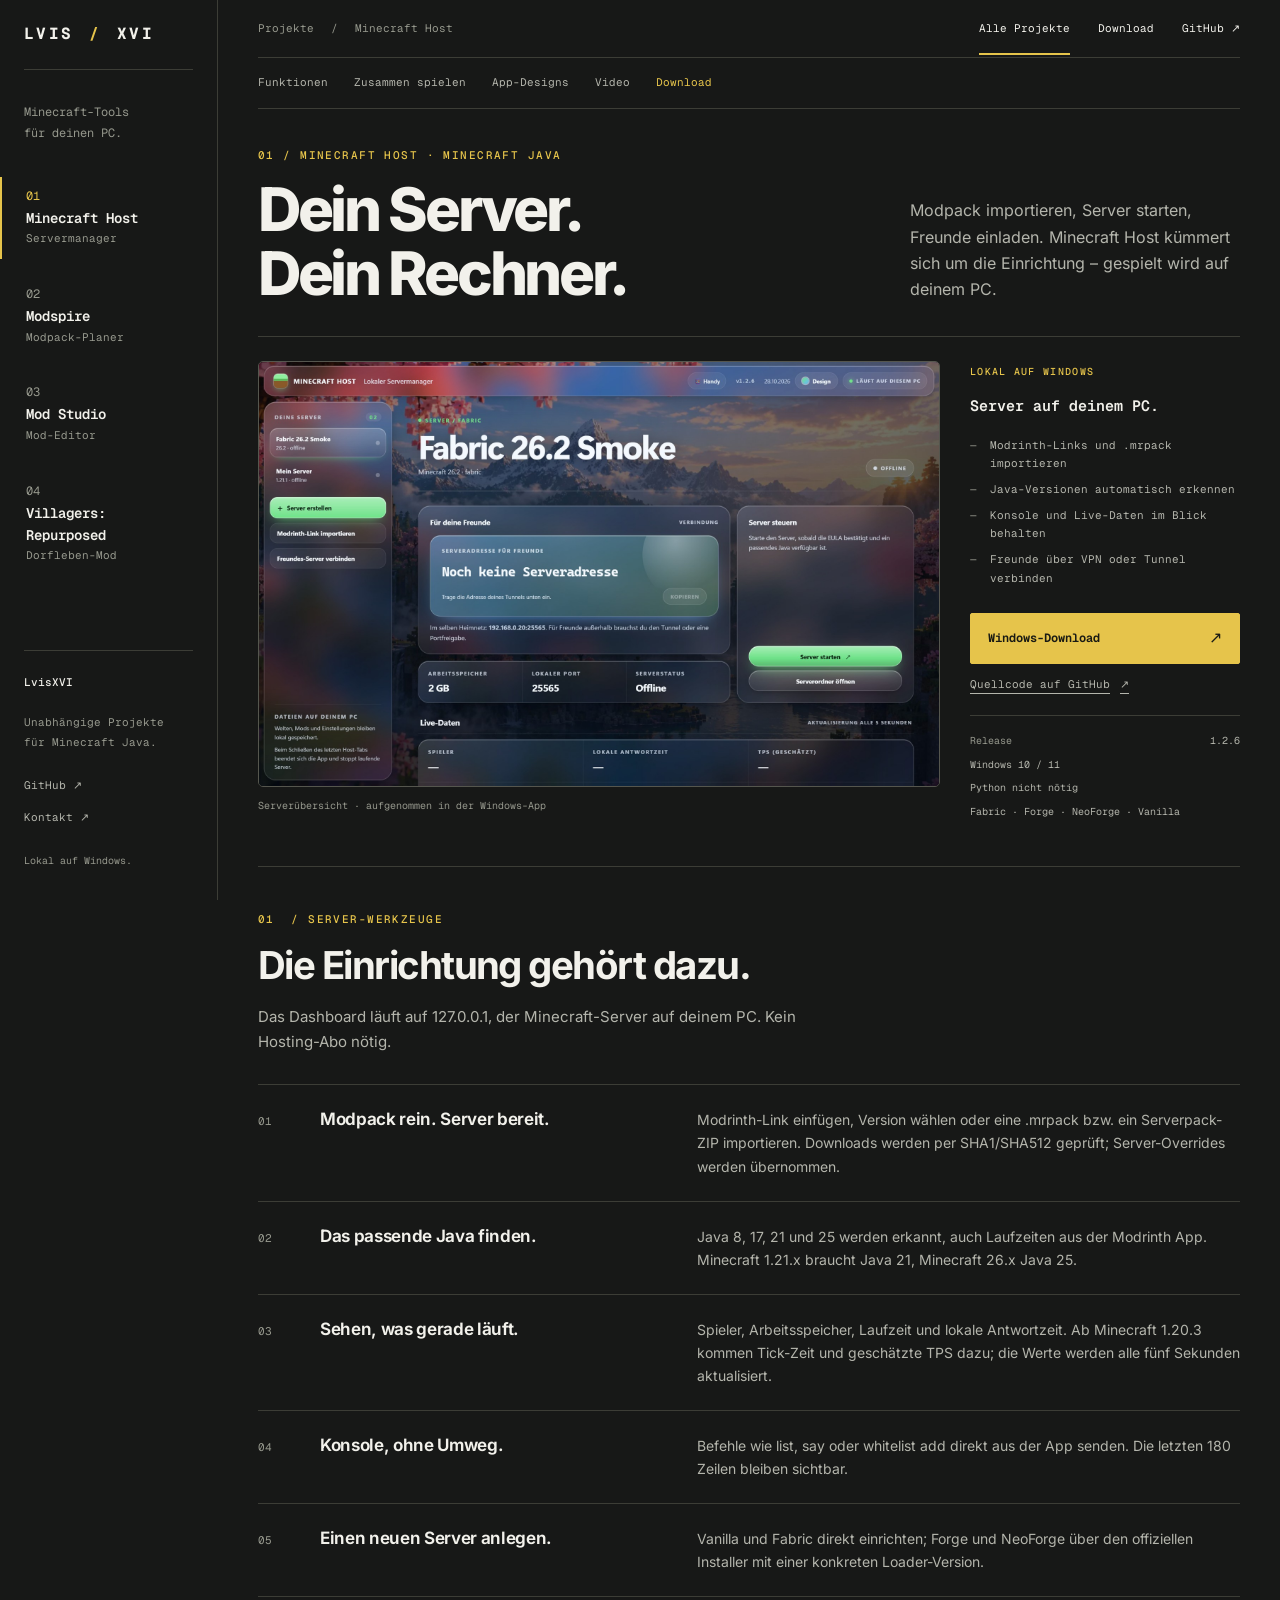
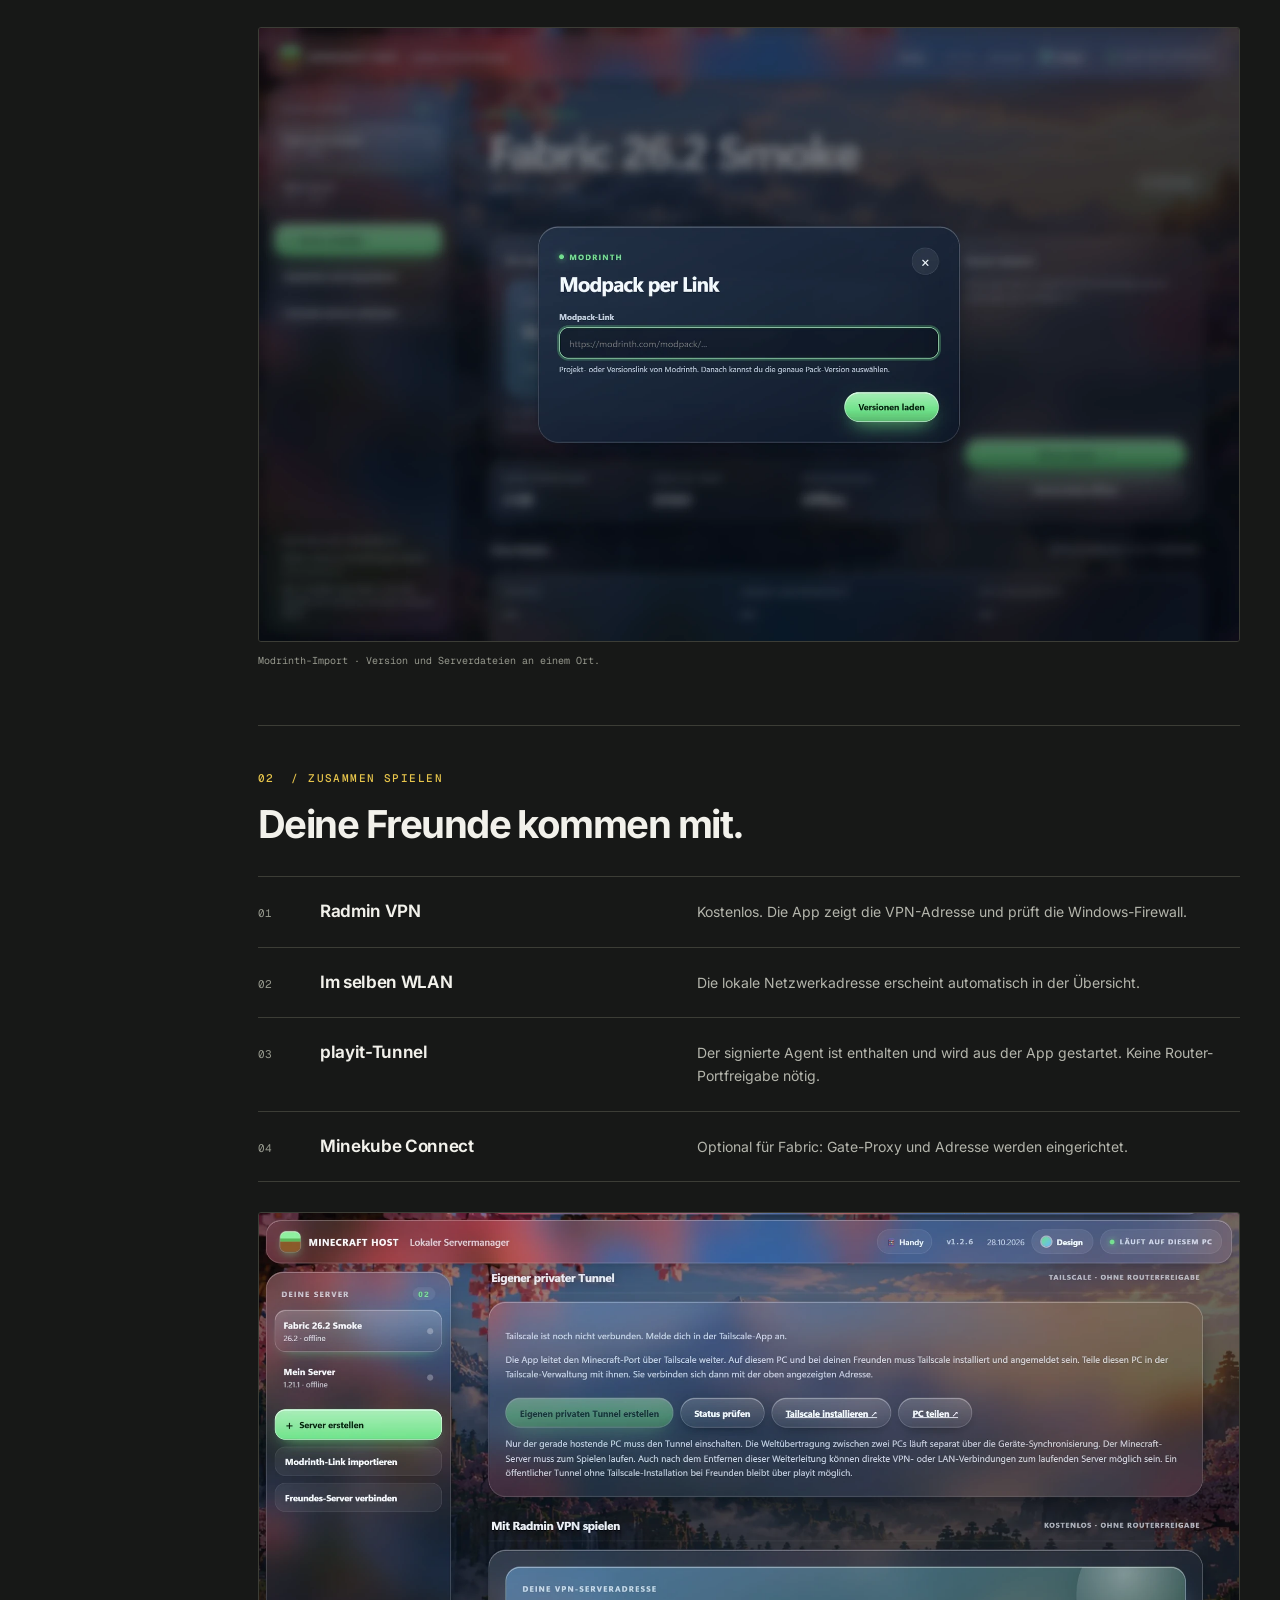
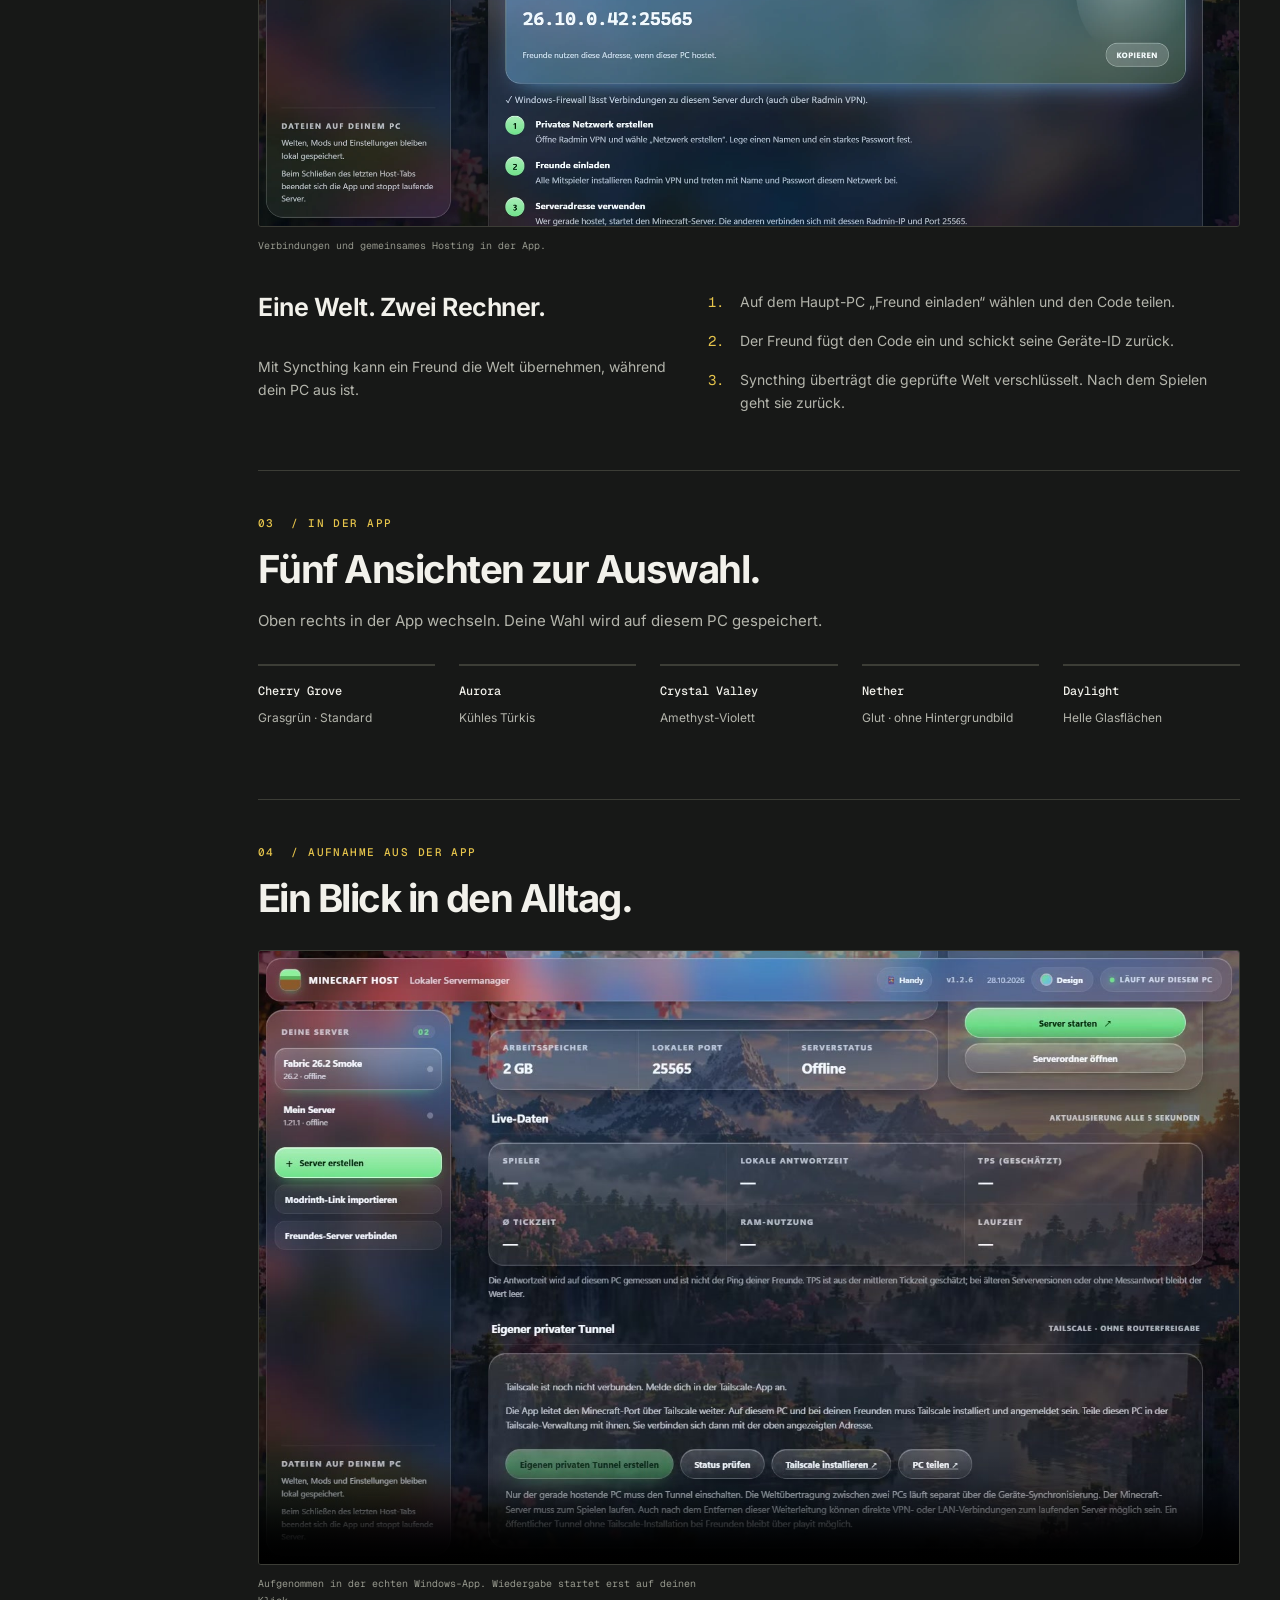
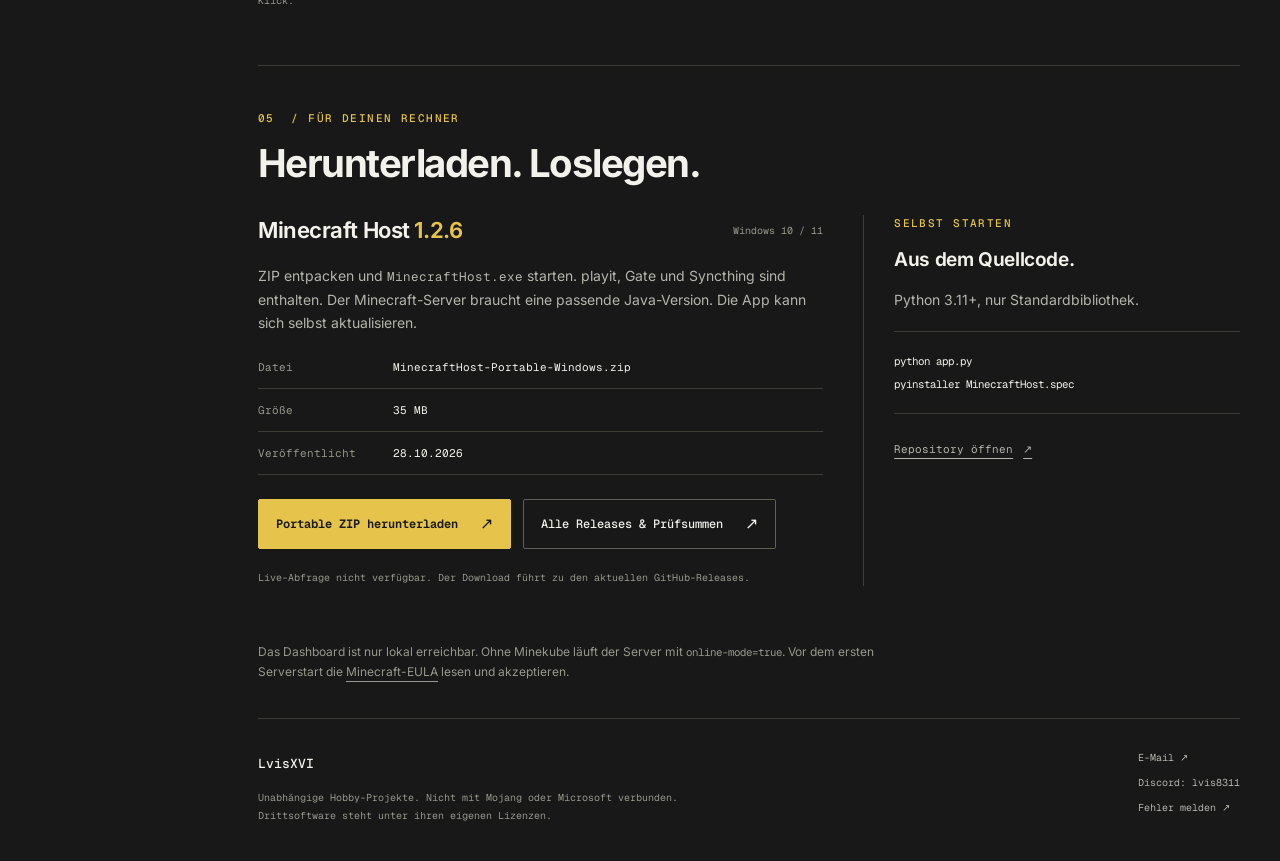
==== commit 70c021ba: "Link Villagers project in site navigation" ====
--- a/docs/index.html
+++ b/docs/index.html
@@ -69,6 +69,11 @@
         ><a class="project-link" href="../minecraft-mod-studio/"
           ><span class="project-number">03</span
           ><span><strong>Mod Studio</strong><small>Mod-Editor</small></span></a
+        ><a class="project-link" href="../Villager-Repurposed/"
+          ><span class="project-number">04</span
+          ><span
+            ><strong>Villagers: Repurposed</strong><small>Dorfleben-Mod</small></span
+          ></a
         >
       </nav>
       <div class="rail-footer">
